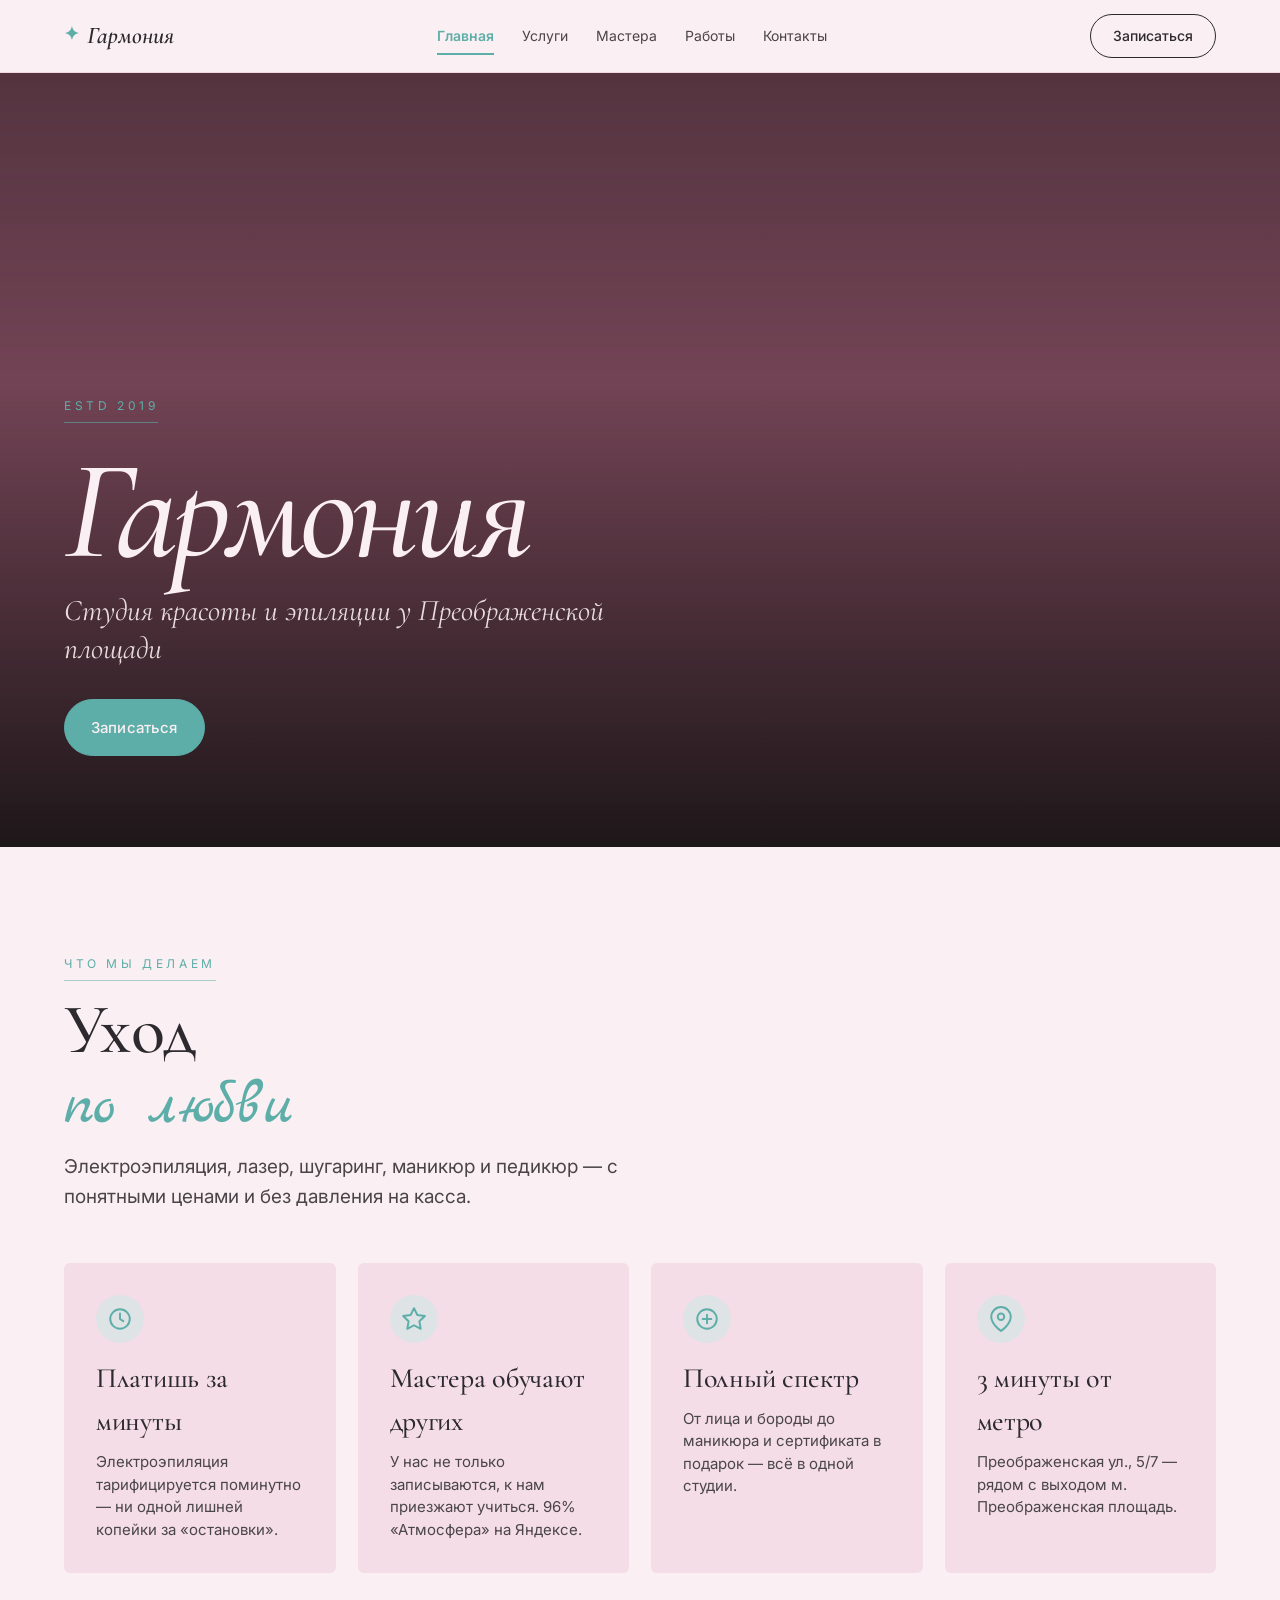
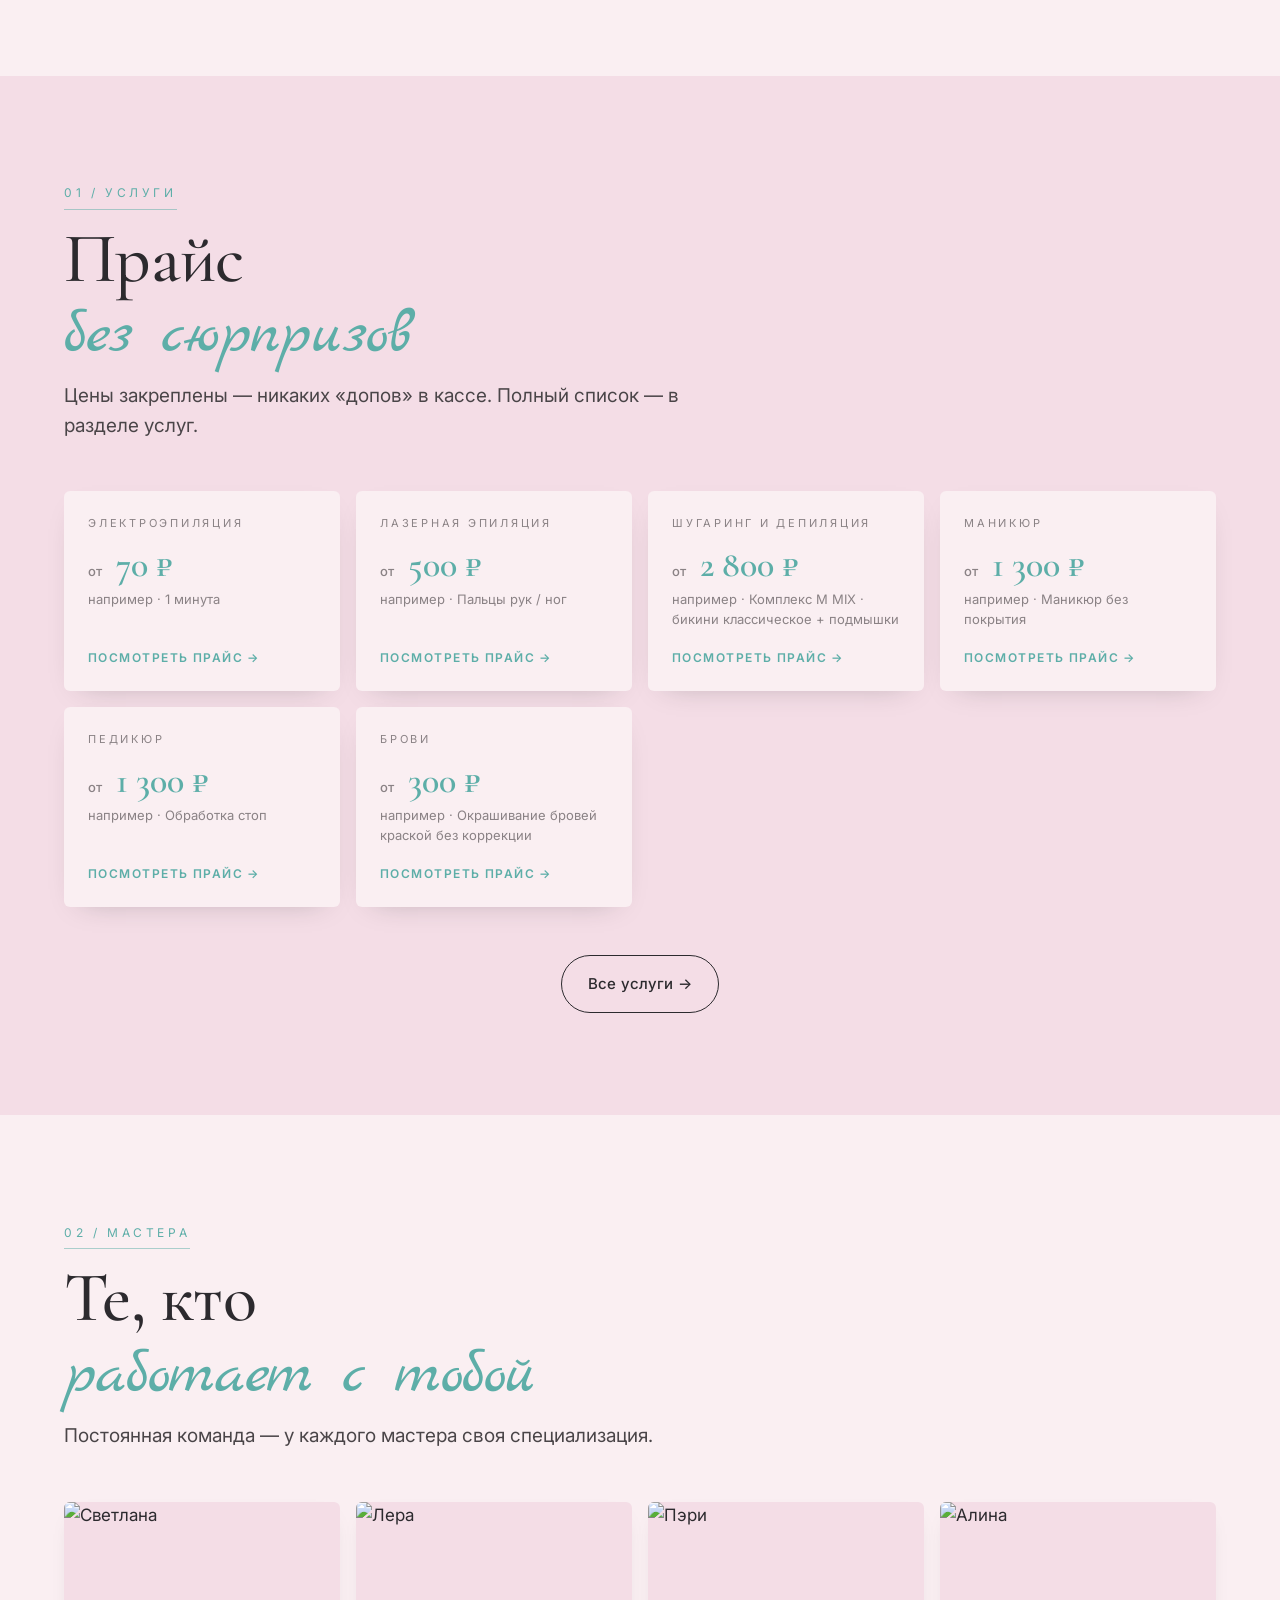
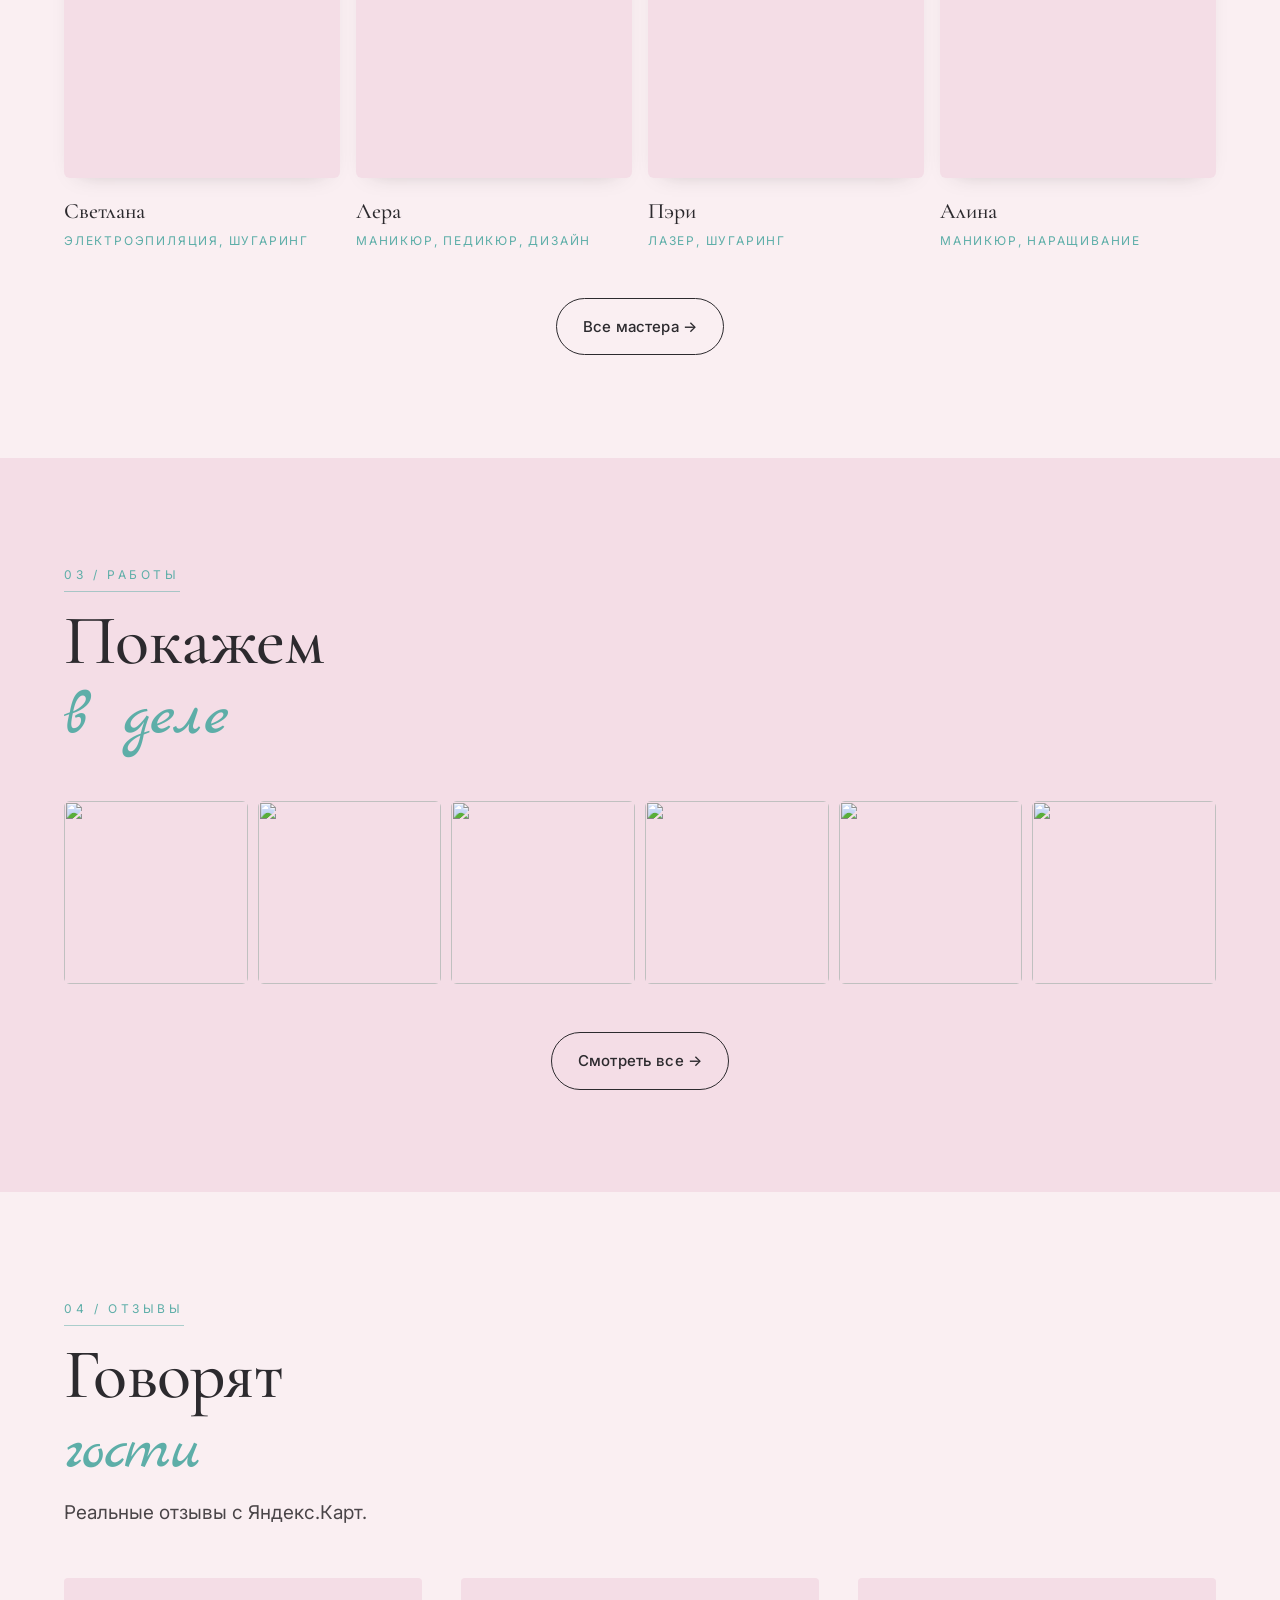
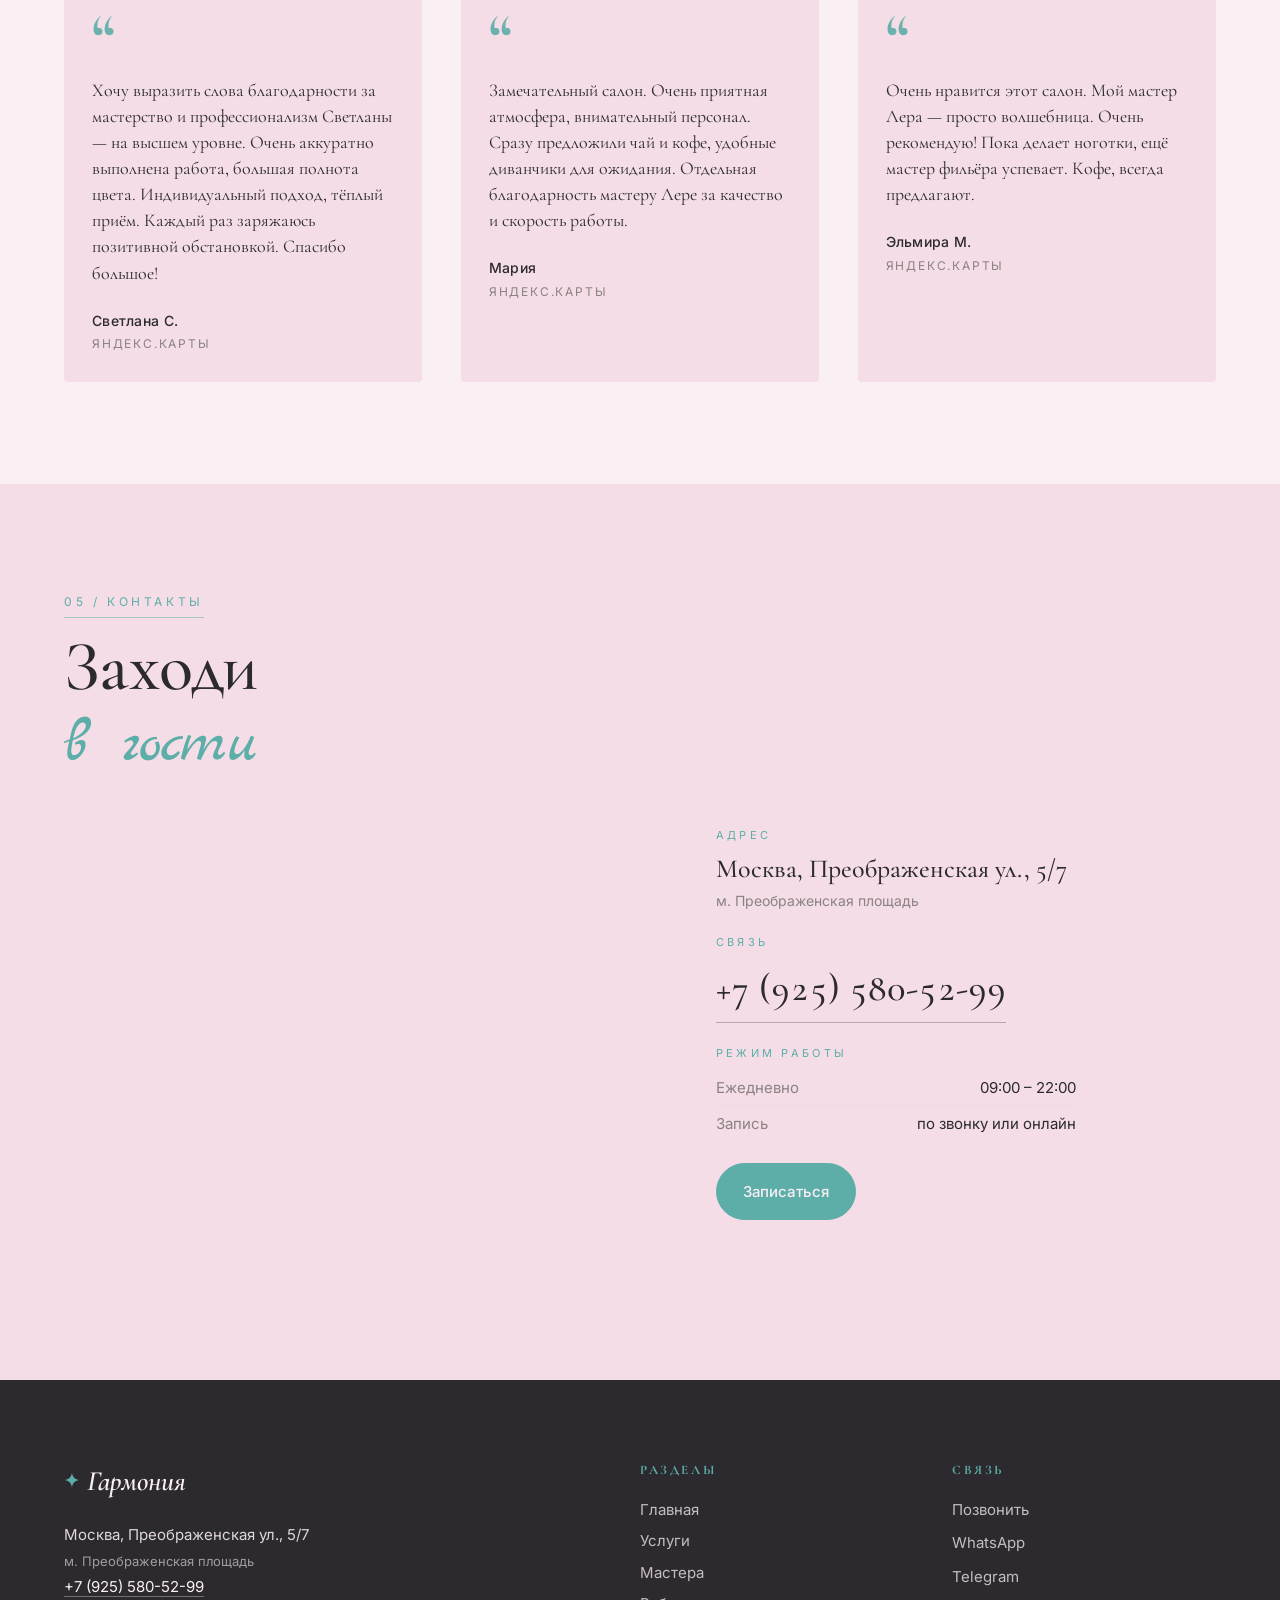
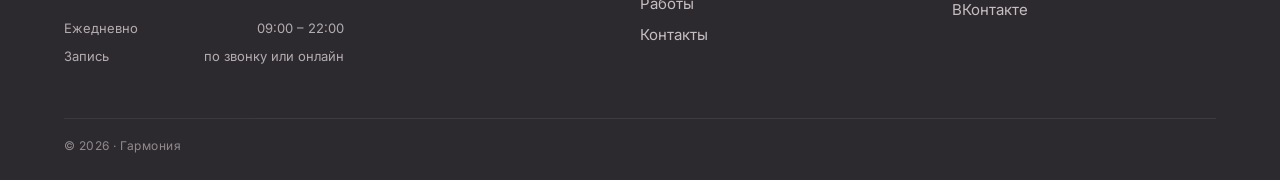
==== index.html @ d14ef210 "v2.8: фикс iOS-шапки (solid bg, без backdrop-filter) + карточки светлее - .site-header: солидный pap" ====
<!DOCTYPE html>
<html lang="ru">
<head>
  <meta charset="UTF-8" />
  <meta name="viewport" content="width=device-width, initial-scale=1, viewport-fit=cover" />
  <title>Гармония — студия красоты и эпиляции у Преображенской площади</title>
  <meta name="description" content="Гармония — студия красоты и эпиляции у м. Преображенская площадь. Электроэпиляция по минутам, лазер, шугаринг, маникюр, педикюр." />
  <meta name="theme-color" content="#FAEFF2" />

  <!-- Open Graph -->
  <meta property="og:type" content="website" />
  <meta property="og:title" content="Гармония — студия красоты и эпиляции" />
  <meta property="og:description" content="Электроэпиляция по минутам, лазер, шугаринг, маникюр, педикюр. У м. Преображенская площадь." />
  <meta property="og:url" content="https://rumiantsevivan.github.io/harmonia/" />
  <!-- TODO: og:image от клиента -->

  <link rel="icon" href="data:image/svg+xml,<svg xmlns='http://www.w3.org/2000/svg' viewBox='0 0 100 100'><text y='.9em' font-size='90' x='5' fill='%235DAEA8'>✦</text></svg>" />
  <link rel="preconnect" href="https://fonts.googleapis.com" />
  <link rel="preconnect" href="https://fonts.gstatic.com" crossorigin />
  <link href="https://fonts.googleapis.com/css2?family=Cormorant+Garamond:ital,wght@0,400;0,500;0,600;0,700;1,400;1,500&family=Marck+Script&family=Inter:wght@400;500;600;700&display=swap" rel="stylesheet" />
  <link rel="stylesheet" href="style.css?v=14" />
</head>
<body data-page="home">

  <div data-include="header"></div>

  <!-- HERO -->
  <section class="home-hero" id="top">
    <div class="home-hero__media" data-bind-style="backgroundImage:hero_image_css"></div>
    <div class="home-hero__veil"></div>
    <div class="home-hero__inner">
      <span class="home-hero__crumb">ESTD <span data-bind="est_year">—</span></span>
      <h1 class="home-hero__title"><span data-bind="name">Гармония</span></h1>
      <p class="home-hero__tagline" data-bind="tagline">Студия красоты и эпиляции у Преображенской площади</p>
      <div class="home-hero__cta">
        <button class="btn btn--solid" type="button" data-modal-open="booking">
          Записаться
        </button>
      </div>
    </div>
  </section>

  <!-- ПРЕИМУЩЕСТВА -->
  <section class="home-section home-section--paper">
    <div class="home-section__head">
      <span class="home-section__crumb">Что мы делаем</span>
      <h2 class="home-section__title">Уход<br /><em>по любви</em></h2>
      <p class="home-section__lede">
        Электроэпиляция, лазер, шугаринг, маникюр и педикюр —
        с понятными ценами и без давления на касса.
      </p>
    </div>
    <div class="features">
      <article class="feature">
        <div class="feature__icon" aria-hidden="true">
          <svg viewBox="0 0 24 24" fill="none" stroke="currentColor" stroke-width="1.8" stroke-linecap="round" stroke-linejoin="round"><circle cx="12" cy="12" r="9"/><polyline points="12 7 12 12 15 14"/></svg>
        </div>
        <h3 class="feature__title">Платишь за минуты</h3>
        <p class="feature__lede">Электроэпиляция тарифицируется поминутно — ни одной лишней копейки за «остановки».</p>
      </article>
      <article class="feature">
        <div class="feature__icon" aria-hidden="true">
          <svg viewBox="0 0 24 24" fill="none" stroke="currentColor" stroke-width="1.8" stroke-linecap="round" stroke-linejoin="round"><polygon points="12 2 15.09 8.26 22 9.27 17 14.14 18.18 21.02 12 17.77 5.82 21.02 7 14.14 2 9.27 8.91 8.26 12 2"/></svg>
        </div>
        <h3 class="feature__title">Мастера обучают других</h3>
        <p class="feature__lede">У нас не только записываются, к нам приезжают учиться. 96% «Атмосфера» на Яндексе.</p>
      </article>
      <article class="feature">
        <div class="feature__icon" aria-hidden="true">
          <svg viewBox="0 0 24 24" fill="none" stroke="currentColor" stroke-width="1.8" stroke-linecap="round" stroke-linejoin="round"><circle cx="12" cy="12" r="9"/><line x1="12" y1="8" x2="12" y2="16"/><line x1="8" y1="12" x2="16" y2="12"/></svg>
        </div>
        <h3 class="feature__title">Полный спектр</h3>
        <p class="feature__lede">От лица и бороды до маникюра и сертификата в подарок — всё в одной студии.</p>
      </article>
      <article class="feature">
        <div class="feature__icon" aria-hidden="true">
          <svg viewBox="0 0 24 24" fill="none" stroke="currentColor" stroke-width="1.8" stroke-linecap="round" stroke-linejoin="round"><path d="M21 10c0 7-9 13-9 13s-9-6-9-13a9 9 0 0 1 18 0z"/><circle cx="12" cy="10" r="3"/></svg>
        </div>
        <h3 class="feature__title">3 минуты от метро</h3>
        <p class="feature__lede">Преображенская ул., 5/7 — рядом с выходом м. Преображенская площадь.</p>
      </article>
    </div>
  </section>

  <!-- ПРЕВЬЮ УСЛУГ -->
  <section class="home-section home-section--soft">
    <div class="home-section__head">
      <span class="home-section__crumb">01 / Услуги</span>
      <h2 class="home-section__title">Прайс<br /><em>без сюрпризов</em></h2>
      <p class="home-section__lede">
        Цены закреплены — никаких «допов» в кассе. Полный список —
        в разделе услуг.
      </p>
    </div>
    <div class="preview-services" id="servicesPreview"><!-- fill --></div>
    <div class="preview-grid-foot">
      <a class="btn btn--ghost-dark" href="services.html">Все услуги →</a>
    </div>
  </section>

  <!-- ПРЕВЬЮ МАСТЕРОВ -->
  <section class="home-section home-section--paper">
    <div class="home-section__head">
      <span class="home-section__crumb">02 / Мастера</span>
      <h2 class="home-section__title">Те, кто<br /><em>работает с тобой</em></h2>
      <p class="home-section__lede">
        Постоянная команда — у каждого мастера своя специализация.
      </p>
    </div>
    <div class="preview-masters" id="mastersPreview"><!-- fill --></div>
    <div class="preview-grid-foot">
      <a class="btn btn--ghost-dark" href="masters.html">Все мастера →</a>
    </div>
  </section>

  <!-- ПРЕВЬЮ РАБОТ -->
  <section class="home-section home-section--soft">
    <div class="home-section__head">
      <span class="home-section__crumb">03 / Работы</span>
      <h2 class="home-section__title">Покажем<br /><em>в деле</em></h2>
    </div>
    <div class="preview-gallery" id="galleryPreview"><!-- fill --></div>
    <div class="preview-grid-foot">
      <a class="btn btn--ghost-dark" href="gallery.html">Смотреть все →</a>
    </div>
  </section>

  <!-- ПРЕВЬЮ ОТЗЫВОВ -->
  <section class="home-section home-section--paper">
    <div class="home-section__head">
      <span class="home-section__crumb">04 / Отзывы</span>
      <h2 class="home-section__title">Говорят<br /><em>гости</em></h2>
      <p class="home-section__lede">
        Реальные отзывы с Яндекс.Карт.
      </p>
    </div>
    <div class="reviews" id="reviewsPreview"><!-- fill --></div>
  </section>

  <!-- КОНТАКТНЫЙ БЛОК -->
  <section class="home-section home-section--soft" id="contacts-home">
    <div class="home-section__head">
      <span class="home-section__crumb">05 / Контакты</span>
      <h2 class="home-section__title">Заходи<br /><em>в гости</em></h2>
    </div>
    <div class="home-contacts">
      <div class="home-contacts__map" id="homeMap"><!-- iframe --></div>
      <div class="home-contacts__info">
        <div class="contacts-page__block">
          <div class="contacts-page__label">Адрес</div>
          <div class="contacts-page__value" data-bind="address">—</div>
          <div class="contacts-page__sub" data-bind="metro">—</div>
        </div>
        <div class="contacts-page__block">
          <div class="contacts-page__label">Связь</div>
          <a class="contacts-page__phone" data-bind-attr="href:phone_tel">
            <span data-bind="phone">—</span>
          </a>
        </div>
        <div class="contacts-page__block">
          <div class="contacts-page__label">Режим работы</div>
          <ul class="contacts-page__hours" id="homeHoursList"><!-- fill --></ul>
        </div>
        <div>
          <button class="btn btn--solid" type="button" data-modal-open="booking">Записаться</button>
        </div>
      </div>
    </div>
  </section>

  <div data-include="footer"></div>
  <div data-include="modal-booking"></div>

  <script src="config.js?v=7"></script>
  <script src="include.js?v=1"></script>
  <script src="page-fills.js?v=5"></script>
  <script src="modal.js?v=3"></script>
  <script src="script.js?v=2"></script>
</body>
</html>
---- style.css ----
/* ============================================================
   ГАРМОНИЯ · Студия красоты — Soft Pink + Teal
   Шрифты: Cormorant Garamond (display, serif) + Marck Script + Inter
   Все настраиваемые значения — в :root и инжектятся из config.js
   ============================================================ */

:root {
  /* Цвета (переопределяются из config.js через JS) */
  --accent: #5DAEA8;
  --accent-dark: #3E8F89;
  --pink: #E68FAA;
  --ink: #2C2A2E;
  --ink-soft: #4A4548;
  --muted: #8A8285;
  --line: #EDD8DF;
  --paper: #FAEFF2;
  --paper-soft: #F4DDE6;
  --paper-dark: #A8607A;
  --paper-dark-soft: #8E4A62;

  /* Типографика — Soft & Feminine */
  --display: "Cormorant Garamond", "Iowan Old Style", "Hoefler Text", "Georgia", "Times New Roman", serif;
  --script: "Marck Script", "Brush Script MT", "Lucida Handwriting", cursive;
  --body: "Inter", -apple-system, BlinkMacSystemFont, "Segoe UI", sans-serif;

  /* Ритм */
  --section-px: clamp(20px, 5vw, 96px);
  --section-py: clamp(64px, 9vw, 140px);
  --max-w: 1320px;
}

* { box-sizing: border-box; }
html { scroll-behavior: smooth; }
body {
  margin: 0;
  font-family: var(--body);
  font-size: 17px;
  line-height: 1.55;
  color: var(--ink);
  /* Тёмный фон под всем сайтом — чтобы iOS safe-area сверху/снизу не была белой */
  background: var(--paper-dark);
  -webkit-font-smoothing: antialiased;
  text-rendering: optimizeLegibility;
}
img { max-width: 100%; display: block; }
a { color: inherit; text-decoration: none; }
button { font: inherit; cursor: pointer; }

/* ===== TOPBAR ===== */
.topbar {
  position: fixed; top: 0; left: 0; right: 0; z-index: 50;
  padding-top: max(14px, env(safe-area-inset-top));
  padding-bottom: 14px;
  padding-left: var(--section-px); padding-right: var(--section-px);
  display: flex; align-items: center; justify-content: space-between;
  /* Прозрачный над hero — фон появляется только при скролле */
  background: transparent;
  border-bottom: 1px solid transparent;
  transition: background .25s, border-color .2s, padding .2s, backdrop-filter .25s;
}
.topbar.is-scrolled {
  background: color-mix(in srgb, var(--paper) 92%, transparent);
  backdrop-filter: blur(12px);
  -webkit-backdrop-filter: blur(12px);
  border-bottom-color: var(--line);
  padding-top: max(10px, env(safe-area-inset-top));
  padding-bottom: 10px;
}
/* Над hero (когда topbar прозрачный) текст белый, чтобы читался на фото */
.topbar:not(.is-scrolled) .topbar__brand,
.topbar:not(.is-scrolled) .topbar__nav a { color: var(--paper); }
.topbar:not(.is-scrolled) .topbar__cta {
  color: var(--paper);
  border-color: color-mix(in srgb, var(--paper) 60%, transparent);
}
.topbar:not(.is-scrolled) .topbar__cta:hover {
  background: var(--paper); color: var(--ink); border-color: var(--paper);
}
.topbar__brand {
  display: inline-flex; align-items: center; gap: 8px;
  font-family: var(--display); font-weight: 600; font-size: 22px;
  letter-spacing: -.01em;
}
.topbar__mark { color: var(--accent); font-size: 18px; transform: translateY(-1px); }
.topbar__nav { display: flex; gap: 28px; font-size: 14px; }
.topbar__nav a {
  position: relative; padding: 6px 0;
  color: var(--ink-soft); transition: color .15s;
}
.topbar__nav a:hover { color: var(--accent); }
.topbar__cta {
  padding: 10px 18px;
  border: 1px solid var(--ink);
  border-radius: 999px;
  font-size: 14px; font-weight: 500;
  transition: background .15s, color .15s;
}
.topbar__cta:hover { background: var(--ink); color: var(--paper); }

@media (max-width: 820px) {
  .topbar { padding: 10px 16px; }
  .topbar__nav { display: none; }
  .topbar__brand { font-size: 18px; }
  .topbar__cta { padding: 8px 14px; font-size: 13px; }
}

/* ===== HERO ===== */
.hero {
  position: relative; min-height: 100vh;
  display: flex; align-items: flex-end;
  padding: 120px var(--section-px) clamp(60px, 8vw, 100px);
  color: var(--paper); overflow: hidden;
}
.hero__media {
  position: absolute; inset: 0;
  background-size: cover; background-position: center;
  transform: scale(1.05);
  animation: heroZoom 18s ease-out forwards;
}
@keyframes heroZoom { to { transform: scale(1); } }
.hero__veil {
  position: absolute; inset: 0;
  background: linear-gradient(
    180deg,
    rgba(15,15,15,.62) 0%,
    rgba(15,15,15,.42) 35%,
    rgba(15,15,15,.95) 100%
  );
}
.hero__inner {
  position: relative;
  max-width: 880px;
  width: 100%;
}
.hero__est {
  display: inline-block;
  font-size: 12px; letter-spacing: .3em; text-transform: uppercase;
  color: var(--accent);
  padding-bottom: 8px;
  border-bottom: 1px solid color-mix(in srgb, var(--accent) 60%, transparent);
  margin-bottom: 24px;
  animation: fadeUp .8s .1s both;
}
.hero__title {
  font-family: var(--display);
  font-weight: 500;
  font-size: clamp(56px, 11vw, 168px);
  line-height: .92;
  letter-spacing: -.035em;
  margin: 0 0 18px;
  animation: fadeUp .9s .25s both;
}
.hero__title-name { font-style: italic; }
.hero__tagline {
  font-family: var(--display);
  font-size: clamp(22px, 2.4vw, 32px);
  font-weight: 400;
  font-style: italic;
  margin: 0 0 28px;
  line-height: 1.25;
  max-width: 660px;
  color: color-mix(in srgb, var(--paper) 90%, transparent);
  animation: fadeUp .9s .4s both;
}
.hero__trust {
  display: flex; flex-wrap: wrap; align-items: center;
  gap: 14px;
  margin: 0 0 28px;
  font-size: 13px;
  letter-spacing: .04em;
  color: color-mix(in srgb, var(--paper) 80%, transparent);
  animation: fadeUp .9s .5s both;
}
.hero__trust:empty { display: none; }
.hero__trust-rating {
  display: inline-flex; align-items: center; gap: 7px;
  color: var(--paper);
}
.hero__trust-star { color: #F5C76E; font-size: 15px; line-height: 1; }
.hero__trust-rating strong {
  font-family: var(--display); font-weight: 500;
  font-size: 16px; letter-spacing: -.01em;
}
.hero__trust-sep {
  color: color-mix(in srgb, var(--accent) 75%, var(--paper));
  font-size: 14px;
  opacity: .8;
  user-select: none;
}
.hero__trust-award {
  display: inline-flex; align-items: center; gap: 6px;
  font-style: italic;
  color: color-mix(in srgb, var(--accent) 80%, var(--paper));
}
.hero__trust-award::before {
  content: "✦";
  color: var(--accent);
  font-size: 10px;
  font-style: normal;
}
.hero__offer {
  font-size: 16px;
  max-width: 540px;
  margin: 0 0 36px;
  white-space: pre-line;
  color: color-mix(in srgb, var(--paper) 78%, transparent);
  animation: fadeUp .9s .55s both;
}
.hero__cta-row {
  display: flex; flex-wrap: wrap; gap: 14px;
  margin-bottom: 32px;
  animation: fadeUp .9s .7s both;
}
.hero__address {
  font-size: 13px;
  letter-spacing: .05em;
  text-transform: uppercase;
  color: color-mix(in srgb, var(--paper) 75%, transparent);
  animation: fadeUp .9s .85s both;
}
.hero__address .dot { margin: 0 10px; opacity: .5; }
.hero__scroll {
  position: absolute;
  left: 50%; bottom: clamp(20px, 4vw, 36px);
  transform: translateX(-50%);
  font-size: 11px; letter-spacing: .25em; text-transform: uppercase;
  color: color-mix(in srgb, var(--paper) 60%, transparent);
  animation: scrollFadeUp 1s 1s both, scrollBounce 2.6s 2s ease-in-out infinite;
  pointer-events: none;
}
@keyframes scrollFadeUp { from { opacity: 0; transform: translate(-50%, 24px); } to { opacity: 1; transform: translate(-50%, 0); } }
@keyframes scrollBounce { 0%, 100% { transform: translate(-50%, 0); } 50% { transform: translate(-50%, 8px); } }
@keyframes fadeUp { from { opacity: 0; transform: translateY(24px); } to { opacity: 1; transform: none; } }
@keyframes bounce { 0%, 100% { transform: translateY(0); } 50% { transform: translateY(8px); } }

@media (max-width: 600px) {
  .hero { min-height: 94vh; padding-bottom: 80px; }
  .hero__scroll { display: none; }
  .hero__address { font-size: 12px; }
  .hero__cta-row { width: 100%; }
}

/* ===== BUTTONS ===== */
.btn {
  display: inline-flex; align-items: center; gap: 10px;
  padding: 16px 26px;
  border-radius: 999px;
  font-size: 15px; font-weight: 500;
  letter-spacing: .01em;
  transition: transform .15s, background .15s, color .15s, border-color .15s;
}
.btn:active { transform: translateY(1px); }
.btn--solid {
  background: var(--accent); color: var(--paper);
  border: 1px solid var(--accent);
}
.btn--solid:hover { background: var(--accent-dark); border-color: var(--accent-dark); }
.btn--solid .btn__phone {
  font-family: var(--display); font-weight: 500; font-size: 16px;
  opacity: .85;
}
.btn--ghost {
  background: transparent; color: var(--paper);
  border: 1px solid color-mix(in srgb, var(--paper) 50%, transparent);
}
.btn--ghost:hover {
  border-color: var(--paper);
  background: color-mix(in srgb, var(--paper) 10%, transparent);
}
.btn--ghost-dark {
  background: transparent; color: var(--ink);
  border: 1px solid var(--ink);
}
.btn--ghost-dark:hover { background: var(--ink); color: var(--paper); }
.btn--with-arrow .btn__arrow { transition: transform .25s cubic-bezier(.5,.05,.2,1); }
.btn--with-arrow:hover .btn__arrow { transform: translateX(4px); }
.btn--with-icon { padding: 14px 22px; }
.btn--book {
  padding: 20px 32px;
  font-size: 16px;
  width: 100%;
  justify-content: center;
}
.btn--book .btn__spinner { display: none; animation: spin 1s linear infinite; }
.btn--book.is-loading { pointer-events: none; opacity: .85; }
.btn--book.is-loading .btn__label,
.btn--book.is-loading .btn__arrow { display: none; }
.btn--book.is-loading .btn__spinner { display: inline-block; }
@keyframes spin { to { transform: rotate(360deg); } }

/* ===== SECTIONS ===== */
.section {
  padding: var(--section-py) var(--section-px);
  position: relative;
}
.section--paper { background: var(--paper); color: var(--ink); }
.section--dark { background: var(--paper-dark); color: var(--paper); }
.section__head { max-width: var(--max-w); margin: 0 auto clamp(40px, 5vw, 72px); }
.section__head--inverse { color: var(--paper); }
.eyebrow {
  display: inline-block;
  font-size: 12px; letter-spacing: .3em; text-transform: uppercase;
  color: var(--accent); margin-bottom: 20px;
  padding-bottom: 4px;
  border-bottom: 1px solid color-mix(in srgb, var(--accent) 50%, transparent);
}
.eyebrow--inverse { color: var(--accent); border-bottom-color: color-mix(in srgb, var(--accent) 60%, transparent); }
.section__title {
  font-family: var(--display);
  font-weight: 500;
  font-size: clamp(42px, 6.4vw, 96px);
  line-height: .98;
  letter-spacing: -.025em;
  margin: 0 0 18px;
  max-width: 900px;
}
.section__title em { font-style: italic; color: var(--accent); font-weight: 400; }
.section__title--inverse em { color: var(--accent); }
.section__lede {
  font-size: 18px;
  max-width: 540px;
  color: var(--muted);
  margin: 0;
}

/* ===== SERVICES ===== */
.services {
  list-style: none; padding: 0; margin: 0 auto;
  max-width: var(--max-w);
  border-top: 1px solid var(--line);
}
.services__item {
  display: grid;
  grid-template-columns: 60px 1fr auto auto;
  gap: 24px;
  align-items: baseline;
  padding: 28px 0;
  border-bottom: 1px solid var(--line);
  transition: padding .25s, background .25s;
}
.services__item:hover { padding-left: 12px; padding-right: 12px; background: var(--paper-soft); }
.services__num {
  font-family: var(--display);
  font-style: italic;
  font-size: 18px;
  color: var(--accent);
}
.services__title {
  font-family: var(--display);
  font-size: clamp(22px, 2.3vw, 30px);
  font-weight: 500;
  letter-spacing: -.01em;
  line-height: 1.15;
}
.services__note {
  font-size: 13px;
  color: var(--muted);
  letter-spacing: .02em;
  text-align: right;
}
.services__price {
  font-family: var(--display);
  font-size: clamp(20px, 2.2vw, 28px);
  font-weight: 500;
  color: var(--ink);
  white-space: nowrap;
  min-width: 130px;
  text-align: right;
}

@media (max-width: 700px) {
  .services__item {
    grid-template-columns: 32px 1fr;
    gap: 12px;
    padding: 22px 0;
  }
  .services__item:hover { padding-left: 0; padding-right: 0; background: transparent; }
  .services__title { font-size: 19px; grid-column: 2; }
  .services__num { font-size: 14px; align-self: start; padding-top: 4px; }
  .services__price { grid-column: 2; text-align: left; font-size: 18px; min-width: 0; margin-top: 4px; }
  .services__note { grid-column: 2; text-align: left; }
}

/* ===== GALLERY ===== */
.gallery {
  max-width: var(--max-w); margin: 0 auto;
  display: grid;
  grid-template-columns: repeat(12, 1fr);
  gap: 12px;
  align-items: start;
}
.gallery__item {
  position: relative;
  overflow: hidden;
  border-radius: 4px;
  background: var(--paper-dark-soft);
  aspect-ratio: 4 / 5;
}
/* Асимметричный паттерн для первых 6: */
.gallery__item:nth-child(1) { grid-column: span 5; grid-row: span 2; aspect-ratio: 5 / 7; }
.gallery__item:nth-child(2) { grid-column: span 4; aspect-ratio: 1 / 1; }
.gallery__item:nth-child(3) { grid-column: span 3; aspect-ratio: 3 / 4; }
.gallery__item:nth-child(4) { grid-column: span 3; aspect-ratio: 3 / 4; margin-top: 32px; }
.gallery__item:nth-child(5) { grid-column: span 4; aspect-ratio: 4 / 3; }
.gallery__item:nth-child(6) { grid-column: span 5; aspect-ratio: 5 / 4; }
.gallery__item:nth-child(n+7) { grid-column: span 4; }
.gallery__img {
  width: 100%; height: 100%;
  object-fit: cover;
  transition: transform .8s cubic-bezier(.16,.84,.44,1);
  filter: saturate(.92);
}
.gallery__item:hover .gallery__img { transform: scale(1.04); }
@media (max-width: 820px) {
  .gallery { grid-template-columns: repeat(2, 1fr); gap: 10px; }
  .gallery__item,
  .gallery__item:nth-child(n+7) { grid-column: span 1; grid-row: auto; margin-top: 0; aspect-ratio: 4 / 5; }
  /* Намеренный «масонри-ритм» — разные пропорции и небольшие сдвиги, чтобы плитка не была линейкой */
  .gallery__item:nth-child(1) { grid-column: 1 / -1; aspect-ratio: 5 / 4; }
  .gallery__item:nth-child(2) { aspect-ratio: 3 / 4; }
  .gallery__item:nth-child(3) { aspect-ratio: 1 / 1; margin-top: 24px; }
  .gallery__item:nth-child(4) { aspect-ratio: 5 / 6; }
  .gallery__item:nth-child(5) { aspect-ratio: 4 / 5; margin-top: 18px; }
  .gallery__item:nth-child(6) { aspect-ratio: 3 / 4; }
}

/* ===== REVIEWS ===== */
.reviews {
  max-width: var(--max-w); margin: 0 auto;
  display: grid;
  grid-template-columns: repeat(3, 1fr);
  gap: clamp(20px, 3vw, 48px);
}
.review {
  position: relative;
  padding: 24px 28px 28px;
  background: var(--paper-soft);
  border-radius: 4px;
  display: flex;
  flex-direction: column;
}
.review__mark {
  font-family: var(--display);
  font-style: normal;
  font-weight: 700;
  font-size: 64px;
  color: var(--accent);
  line-height: 1.1;
  display: block;
  margin: 0 0 4px;
  opacity: .9;
}
.review__text {
  font-family: var(--display);
  font-size: 18px;
  font-weight: 400;
  line-height: 1.45;
  color: var(--ink);
  margin: 0 0 24px;
}
.review__author {
  font-size: 14px;
  font-weight: 500;
  letter-spacing: .02em;
}
.review__source {
  font-size: 12px;
  letter-spacing: .15em;
  text-transform: uppercase;
  color: var(--muted);
  margin-top: 4px;
}
@media (max-width: 820px) { .reviews { grid-template-columns: 1fr; } }

/* ===== MASTERS ===== */
.masters {
  max-width: 1080px;            /* чуть уже — чтобы 2 колонки выглядели плотнее */
  margin: 0 auto;
  display: grid;
  grid-template-columns: repeat(2, 1fr);
  gap: clamp(28px, 4vw, 64px);
}
.master__photo-wrap {
  aspect-ratio: 3 / 4;
  overflow: hidden;
  margin-bottom: 18px;
  background: var(--paper-soft);
  border-radius: 4px;
}
.master__photo {
  width: 100%; height: 100%; object-fit: cover;
  filter: grayscale(.15) saturate(.95);
  transition: transform .8s cubic-bezier(.16,.84,.44,1), filter .4s;
}
.master:hover .master__photo { transform: scale(1.03); filter: grayscale(0) saturate(1); }
.master__name {
  font-family: var(--display);
  font-size: 24px; font-weight: 500;
  letter-spacing: -.01em;
  margin: 0 0 4px;
}
.master__role {
  font-size: 13px;
  letter-spacing: .12em;
  text-transform: uppercase;
  color: var(--muted);
}
@media (max-width: 480px) { .masters { grid-template-columns: 1fr; } }

/* ===== CONTACTS ===== */
.section--contacts { padding: 0; }
.contacts {
  display: grid;
  grid-template-columns: 1fr 1fr;
  min-height: 640px;
}
.contacts__col--info {
  padding: var(--section-py) var(--section-px);
}
.contacts__col--map {
  background: var(--paper-dark-soft);
  position: relative;
  min-height: 480px;
}
.contacts__block { margin-top: 28px; }
.contacts__label {
  font-size: 11px; letter-spacing: .3em; text-transform: uppercase;
  color: var(--accent); margin-bottom: 8px;
}
.contacts__value {
  font-family: var(--display);
  font-size: 22px; font-weight: 500;
  line-height: 1.3;
  color: var(--paper);
}
.contacts__sub { font-size: 14px; color: color-mix(in srgb, var(--paper) 65%, transparent); margin-top: 4px; }
.contacts__phone {
  display: inline-block;
  font-family: var(--display);
  font-size: clamp(28px, 3vw, 40px);
  font-weight: 500;
  color: var(--paper);
  letter-spacing: -.01em;
  border-bottom: 1px solid color-mix(in srgb, var(--paper) 40%, transparent);
  padding-bottom: 4px;
  transition: color .15s, border-color .15s;
}
.contacts__phone:hover { color: color-mix(in srgb, var(--paper) 80%, transparent); border-color: color-mix(in srgb, var(--paper) 70%, transparent); }
.contacts__socials { display: flex; gap: 16px; margin-top: 20px; }
.contacts__socials a {
  font-size: 13px;
  letter-spacing: .12em;
  text-transform: uppercase;
  color: color-mix(in srgb, var(--paper) 80%, transparent);
  padding: 8px 14px;
  border: 1px solid color-mix(in srgb, var(--paper) 30%, transparent);
  border-radius: 999px;
  transition: border-color .15s, color .15s;
}
.contacts__socials a:hover { color: var(--paper); border-color: var(--paper); }
.hours { list-style: none; padding: 0; margin: 0; }
.hours li {
  display: flex; justify-content: space-between;
  padding: 6px 0;
  font-size: 16px;
  color: color-mix(in srgb, var(--paper) 88%, transparent);
  border-bottom: 1px solid color-mix(in srgb, var(--paper) 12%, transparent);
  max-width: 360px;
}
.hours li:last-child { border-bottom: none; }
.hours span:first-child { color: color-mix(in srgb, var(--paper) 60%, transparent); }

.map { width: 100%; height: 100%; min-height: 480px; }
.map iframe { width: 100%; height: 100%; border: 0; display: block; }

@media (max-width: 900px) {
  .contacts { grid-template-columns: 1fr; }
  .contacts__col--map { min-height: 340px; order: 2; }
  .map { min-height: 340px; }
}

/* ===== FOOTER ===== */
.footer {
  padding: 36px var(--section-px);
  background: var(--paper-dark);
  color: color-mix(in srgb, var(--paper) 60%, transparent);
  display: flex; flex-wrap: wrap; align-items: center; justify-content: space-between;
  gap: 16px;
  font-size: 13px;
  border-top: 1px solid color-mix(in srgb, var(--paper) 8%, transparent);
}
.footer__brand {
  font-family: var(--display);
  font-size: 18px; font-weight: 500;
  color: var(--paper);
  display: inline-flex; gap: 8px;
}
.footer__mark { color: var(--accent); }
.footer__est { letter-spacing: .12em; text-transform: uppercase; font-size: 11px; }
.footer__signature { font-size: 12px; opacity: .7; }

/* ============================================================
   ===== SECTION: BOOKING (форма записи) ======================
   ============================================================ */
.section--booking { background: var(--paper); position: relative; }
.section--booking::before {
  /* Тонкая декоративная линия сверху, отделяющая от мастеров */
  content: "";
  display: block;
  height: 1px;
  width: clamp(80px, 12vw, 160px);
  background: var(--accent);
  position: absolute;
  top: clamp(40px, 6vw, 80px);
  left: var(--section-px);
  opacity: .7;
}

.booking {
  max-width: var(--max-w);
  margin: 0 auto;
  display: grid;
  grid-template-columns: 1fr 1.15fr;
  gap: clamp(40px, 6vw, 96px);
  align-items: start;
  position: relative;
}

.booking__head { padding-top: clamp(8px, 1vw, 16px); }
.booking__head .eyebrow { margin-bottom: 20px; }
.booking__head .section__title { margin-bottom: 22px; }
.booking__head .section__lede { margin-bottom: 28px; }

.booking__points {
  list-style: none; padding: 0; margin: 0;
  display: flex; flex-direction: column;
  gap: 14px;
}
.booking__points li {
  display: flex; align-items: baseline;
  gap: 14px;
  font-size: 16px;
  color: var(--ink-soft);
  line-height: 1.4;
}
.booking__bullet {
  color: var(--accent);
  font-size: 11px;
  transform: translateY(-2px);
}

/* ===== Карточка формы ===== */
.booking__form {
  background: var(--paper-soft);
  border: 1px solid var(--line);
  border-radius: 6px;
  padding: clamp(28px, 3.4vw, 48px);
  display: flex; flex-direction: column;
  gap: 22px;
  position: relative;
  box-shadow: 0 1px 0 rgba(0,0,0,.02), 0 20px 40px -30px rgba(15,15,15,.25);
}
.booking__form[hidden], .booking__success[hidden] { display: none !important; }
/* декоративный «угол» в верхнем правом — едва заметный editorial-штрих */
.booking__form::before {
  content: "";
  position: absolute;
  top: -1px; right: -1px;
  width: 28px; height: 28px;
  border-top: 2px solid var(--accent);
  border-right: 2px solid var(--accent);
  border-top-right-radius: 6px;
  pointer-events: none;
}

/* ===== Поля ===== */
.field { display: flex; flex-direction: column; gap: 8px; }
.field__label {
  font-size: 11px;
  letter-spacing: .22em;
  text-transform: uppercase;
  color: var(--muted);
  font-weight: 500;
}
.field__opt {
  text-transform: none;
  letter-spacing: 0;
  font-style: italic;
  color: var(--muted);
  font-size: 12px;
  margin-left: 2px;
}
.field__input {
  font: inherit;
  font-family: var(--body);
  font-size: 16px;
  line-height: 1.4;
  color: var(--ink);
  background: var(--paper);
  border: 1px solid var(--line);
  border-radius: 4px;
  padding: 14px 16px;
  width: 100%;
  min-height: 52px;
  box-sizing: border-box;
  outline: none;
  transition: border-color .15s, background .15s, box-shadow .15s;
  -webkit-appearance: none;
  appearance: none;
}
/* Фикс iOS Safari: пустой <input type="time"> схлопывается по высоте,
   из-за чего «Дата» и «Время» оказывались разными. Жёстко уравниваем. */
input[type="time"].field__input,
input[type="date"].field__input {
  height: 52px;
  line-height: 22px;
}
.field__input::placeholder { color: color-mix(in srgb, var(--muted) 80%, transparent); }
.field__input:hover { border-color: color-mix(in srgb, var(--accent) 50%, var(--line)); }
.field__input:focus {
  border-color: var(--accent);
  background: var(--paper);
  box-shadow: 0 0 0 3px color-mix(in srgb, var(--accent) 18%, transparent);
}
.field--invalid .field__input { border-color: #B84A4A; background: #FBF3F3; }
.field--invalid .field__input:focus { box-shadow: 0 0 0 3px rgba(184,74,74,.15); }
.field__error {
  font-size: 12px;
  color: #B84A4A;
  letter-spacing: .01em;
  min-height: 0;
  opacity: 0;
  transition: opacity .15s;
}
.field--invalid .field__error { opacity: 1; }

/* select wrapper с кастомной стрелкой */
.field__select-wrap { position: relative; }
.field__select {
  padding-right: 42px;
  cursor: pointer;
  background: var(--paper);
}
.field__select-caret {
  position: absolute;
  right: 16px; top: 50%;
  transform: translateY(-50%);
  pointer-events: none;
  color: var(--muted);
}

/* Дата/время — две колонки */
.field-row {
  display: grid;
  grid-template-columns: 1fr 1fr;
  gap: 14px;
}
/* native date/time picker — иконка контрастнее */
input[type="date"]::-webkit-calendar-picker-indicator,
input[type="time"]::-webkit-calendar-picker-indicator {
  opacity: .55;
  cursor: pointer;
  filter: invert(28%) sepia(8%) saturate(280%) hue-rotate(2deg);
}
input[type="date"]:hover::-webkit-calendar-picker-indicator,
input[type="time"]:hover::-webkit-calendar-picker-indicator { opacity: 1; }

/* CTA подача — pulse-эффект, привлекает внимание без агрессии.
   Запас по вертикали (margin) — чтобы свечение не упиралось в края формы. */
.btn--book {
  margin-top: 14px;
  margin-bottom: 10px;
  position: relative;
}
.btn--book::after {
  content: "";
  position: absolute;
  inset: 0;
  border-radius: 999px;
  border: 2px solid var(--accent);
  opacity: 0;
  animation: btnPulse 3.2s ease-out 1s infinite;
  pointer-events: none;
}
@keyframes btnPulse {
  0%   { opacity: .55; transform: scale(1); }
  70%  { opacity: 0;   transform: scale(1.05); }
  100% { opacity: 0;   transform: scale(1.05); }
}
.btn--book.is-loading::after,
.btn--book:hover::after { display: none; }

.booking__legal {
  font-size: 12px;
  color: var(--muted);
  margin: 0;
  text-align: center;
  line-height: 1.5;
}

/* ===== Success state ===== */
.booking__success {
  background: var(--paper-soft);
  border: 1px solid var(--line);
  border-radius: 6px;
  padding: clamp(48px, 6vw, 84px) clamp(28px, 4vw, 56px);
  text-align: center;
  position: relative;
  animation: successIn .6s cubic-bezier(.16,.84,.44,1);
}
.booking__success::before {
  content: "";
  position: absolute;
  top: -1px; right: -1px;
  width: 40px; height: 40px;
  border-top: 2px solid var(--accent);
  border-right: 2px solid var(--accent);
  border-top-right-radius: 6px;
}
@keyframes successIn { from { opacity: 0; transform: translateY(8px); } to { opacity: 1; transform: none; } }
.booking__success-mark {
  display: inline-block;
  font-size: 32px;
  color: var(--accent);
  margin-bottom: 18px;
  animation: markIn .8s .2s both cubic-bezier(.16,.84,.44,1);
}
@keyframes markIn { from { opacity: 0; transform: scale(.5) rotate(-12deg); } to { opacity: 1; transform: none; } }
.booking__success-title {
  font-family: var(--display);
  font-weight: 500;
  font-size: clamp(36px, 5vw, 64px);
  line-height: 1;
  letter-spacing: -.025em;
  margin: 0 0 16px;
  color: var(--ink);
}
.booking__success-title em { font-style: italic; color: var(--accent); font-weight: 400; }
.booking__success-lede {
  font-size: 17px;
  color: var(--ink-soft);
  max-width: 460px;
  margin: 0 auto 32px;
  line-height: 1.55;
}
.booking__success-actions {
  display: flex; flex-direction: column;
  align-items: center; gap: 14px;
}
.booking__again {
  background: none; border: 0;
  color: var(--muted);
  font-size: 13px;
  font-style: italic;
  text-decoration: underline;
  text-underline-offset: 3px;
  text-decoration-thickness: 1px;
  cursor: pointer;
  padding: 4px 8px;
}
.booking__again:hover { color: var(--ink); }

/* ===== Mobile layout ===== */
@media (max-width: 900px) {
  .booking { grid-template-columns: 1fr; gap: 36px; }
  .booking__head .section__title { font-size: clamp(40px, 9vw, 64px); }
  .field-row { grid-template-columns: 1fr 1fr; gap: 10px; }
  .booking__form { padding: 24px; }
  .field__input { font-size: 16px; padding: 13px 14px; } /* 16px чтобы iOS не зумил */
}
@media (max-width: 420px) {
  .field-row { grid-template-columns: 1fr; }
}

/* ===== FAB (плавающая кнопка записи) ===== */
.fab {
  position: fixed; right: 16px;
  /* Подняли выше safe-area iOS, чтобы тень не упиралась в URL-бар Safari */
  bottom: max(20px, calc(env(safe-area-inset-bottom) + 16px));
  z-index: 60;
  display: none;
  align-items: center; gap: 10px;
  padding: 14px 18px;
  background: var(--accent);
  color: var(--paper);
  border-radius: 999px;
  /* Чуть сократил тень — менее размашистая, не «обрезается» о край экрана */
  box-shadow: 0 8px 20px rgba(184, 131, 90, .35), 0 2px 6px rgba(0,0,0,.15);
  font-family: var(--display);
  font-weight: 500;
  font-size: 15px;
  transition: transform .15s, background .15s;
}
.fab:active { transform: scale(.97); background: var(--accent-dark); }
@media (max-width: 900px) {
  .fab { display: inline-flex; }
}

/* ===== SERVICES — TABBED (по категориям) ===== */
.services-root--tabs {
  max-width: var(--max-w);
  margin: 0 auto;
}
.srv-nav {
  display: flex;
  flex-wrap: wrap;
  gap: 8px;
  margin-bottom: 36px;
  border-bottom: 1px solid var(--line);
  padding-bottom: 4px;
}
.srv-tab {
  appearance: none;
  border: 0;
  background: transparent;
  padding: 14px 22px;
  cursor: pointer;
  display: flex;
  flex-direction: column;
  align-items: flex-start;
  gap: 2px;
  color: var(--muted);
  border-bottom: 2px solid transparent;
  margin-bottom: -1px;
  transition: color .2s, border-color .2s;
  text-align: left;
}
.srv-tab:hover { color: var(--ink); }
.srv-tab.is-active {
  color: var(--accent);
  border-bottom-color: var(--accent);
}
.srv-tab__name {
  font-family: var(--display);
  font-size: clamp(18px, 2vw, 22px);
  font-weight: 500;
  letter-spacing: -.01em;
  line-height: 1;
}
.srv-tab__sub {
  font-size: 11px;
  letter-spacing: .15em;
  text-transform: uppercase;
  color: var(--muted);
}
.srv-panel { display: none; }
.srv-panel.is-active { display: block; animation: fadeUp .35s ease-out; }
.srv-groups {
  display: grid;
  grid-template-columns: repeat(2, minmax(0, 1fr));
  column-gap: 56px;
  row-gap: 36px;
}
.srv-group { break-inside: avoid; }
.srv-group__title {
  font-family: var(--display);
  font-size: clamp(20px, 2.1vw, 26px);
  font-weight: 500;
  letter-spacing: -.01em;
  color: var(--ink);
  margin: 0 0 14px;
  padding-bottom: 10px;
  border-bottom: 1px solid var(--line);
}
.srv-list { list-style: none; margin: 0; padding: 0; }
.srv-row {
  display: grid;
  grid-template-columns: 1fr auto auto;
  align-items: baseline;
  gap: 10px;
  padding: 12px 0;
  border-bottom: 1px solid color-mix(in srgb, var(--line) 60%, transparent);
}
.srv-row:last-child { border-bottom: 0; }
.srv-row__title { font-size: 15px; line-height: 1.4; color: var(--ink); }
.srv-row__note {
  display: block;
  font-size: 12px;
  color: var(--muted);
  letter-spacing: .02em;
  margin-top: 2px;
}
.srv-row__dots {
  border-bottom: 1px dotted color-mix(in srgb, var(--ink) 30%, transparent);
  height: 1px;
  align-self: end;
  margin-bottom: 6px;
  min-width: 16px;
}
.srv-row__price {
  font-family: var(--display);
  font-size: 16px;
  font-weight: 500;
  color: var(--accent);
  white-space: nowrap;
  text-align: right;
}
@media (max-width: 820px) {
  .srv-groups { grid-template-columns: 1fr; column-gap: 0; row-gap: 28px; }
  .srv-nav {
    flex-wrap: nowrap;
    overflow-x: auto;
    -webkit-overflow-scrolling: touch;
    scrollbar-width: thin;
  }
  .srv-tab { padding: 12px 16px; flex-shrink: 0; }
  .srv-tab__name { font-size: 16px; }
  .srv-tab__sub { font-size: 10px; }
  .srv-row { grid-template-columns: 1fr auto; }
  .srv-row__dots { display: none; }
}


/* ============================================================
   MULTI-PAGE SHELL (v2) — header / footer / modal / lightbox
   ============================================================ */

/* ===== SITE HEADER =====
   ВНИМАНИЕ: фон СОЛИДНЫЙ (без backdrop-filter и без полупрозрачности).
   Иначе на iOS Safari при position:sticky + env(safe-area-inset-top)
   фильтр рендерится только в исходной высоте шапки, safe-area-падинг
   становится отдельной зоной, и контент шапки визуально «обрезается». */
.site-header {
  position: sticky; top: 0; z-index: 100;
  background: var(--paper);
  border-bottom: 1px solid var(--line);
}
.site-header__inner {
  max-width: var(--max-w); margin: 0 auto;
  display: flex; align-items: center; justify-content: space-between; gap: 24px;
  padding: 14px var(--section-px);
}
.site-header__brand {
  display: inline-flex; align-items: center; gap: 8px;
  font-family: var(--display); font-style: italic; font-weight: 600;
  font-size: 24px;
  color: var(--ink);
}
.site-header__mark { color: var(--accent); font-style: normal; font-size: 18px; transform: translateY(-1px); }
.site-header__nav { display: flex; gap: 28px; }
.site-header__nav a {
  position: relative;
  padding: 6px 0;
  font-size: 14px;
  color: var(--ink-soft);
  transition: color .15s;
}
.site-header__nav a:hover { color: var(--accent); }
.site-header__nav a.is-active { color: var(--accent); font-weight: 600; }
.site-header__nav a.is-active::after {
  content: ""; position: absolute; left: 0; right: 0; bottom: -2px;
  height: 2px; background: var(--accent);
}
.site-header__cta {
  padding: 10px 22px;
  border: 1px solid var(--ink); border-radius: 999px;
  background: transparent; color: var(--ink);
  font-size: 14px; font-weight: 500; cursor: pointer;
  transition: background .15s, color .15s;
}
.site-header__cta:hover { background: var(--ink); color: var(--paper); }
.site-header__burger { display: none; }

@media (max-width: 820px) {
  .site-header__inner { gap: 12px; padding: 10px 16px; }
  .site-header__brand { font-size: 18px; }
  .site-header__nav {
    position: fixed; inset: 60px 0 auto 0;
    background: var(--paper); border-bottom: 1px solid var(--line);
    flex-direction: column; gap: 0;
    padding: 8px var(--section-px) 20px;
    transform: translateY(-110%);
    transition: transform .25s;
  }
  .site-header__nav.is-open { transform: translateY(0); }
  .site-header__nav a { padding: 14px 0; border-bottom: 1px solid var(--line); font-size: 16px; }
  .site-header__nav a.is-active::after { display: none; }
  .site-header__burger {
    display: inline-flex; flex-direction: column; justify-content: center; gap: 5px;
    width: 36px; height: 36px;
    background: transparent; border: 0; padding: 0;
    cursor: pointer; order: -1;
  }
  .site-header__burger span {
    display: block; width: 22px; height: 2px; background: var(--ink); border-radius: 2px;
    transition: transform .2s, opacity .2s;
  }
  .site-header__burger[aria-expanded="true"] span:nth-child(1) { transform: translateY(7px) rotate(45deg); }
  .site-header__burger[aria-expanded="true"] span:nth-child(2) { opacity: 0; }
  .site-header__burger[aria-expanded="true"] span:nth-child(3) { transform: translateY(-7px) rotate(-45deg); }
  .site-header__cta { padding: 8px 14px; font-size: 13px; }
}

/* ===== SITE FOOTER ===== */
.site-footer {
  background: var(--ink); color: color-mix(in srgb, var(--paper) 88%, transparent);
  padding: clamp(48px, 8vw, 80px) var(--section-px) 24px;
}
.site-footer__inner {
  max-width: var(--max-w); margin: 0 auto;
  display: grid; grid-template-columns: 2fr 1fr 1fr; gap: 48px;
}
.site-footer__brand {
  display: inline-flex; align-items: center; gap: 8px;
  font-family: var(--display); font-style: italic; font-weight: 600;
  font-size: 28px; color: var(--paper); margin-bottom: 16px;
}
.site-footer__brand .site-footer__mark { color: var(--accent); font-style: normal; font-size: 18px; }
.site-footer__line { margin: 4px 0; font-size: 15px; }
.site-footer__line--muted { opacity: .65; font-size: 13px; }
.site-footer__link { color: var(--paper); border-bottom: 1px solid color-mix(in srgb, var(--paper) 35%, transparent); transition: border-color .15s, color .15s; }
.site-footer__link:hover { border-bottom-color: var(--accent); color: var(--accent); }
.site-footer__hours { list-style: none; padding: 0; margin: 16px 0 0; }
.site-footer__hours li {
  display: flex; justify-content: space-between; gap: 16px;
  font-size: 13px; opacity: .75;
  max-width: 280px; padding: 4px 0;
}
.site-footer__h {
  font-family: var(--display); font-size: 13px;
  letter-spacing: .2em; text-transform: uppercase;
  color: var(--accent); margin: 0 0 18px;
}
.site-footer__nav { display: flex; flex-direction: column; gap: 8px; font-size: 15px; }
.site-footer__nav a { opacity: .85; transition: opacity .15s, color .15s; }
.site-footer__nav a:hover { opacity: 1; color: var(--accent); }
.site-footer__social { list-style: none; padding: 0; margin: 0; display: flex; flex-direction: column; gap: 10px; font-size: 15px; }
.site-footer__social a { opacity: .85; transition: opacity .15s, color .15s; }
.site-footer__social a:hover { opacity: 1; color: var(--accent); }
.site-footer__bottom {
  max-width: var(--max-w); margin: 48px auto 0;
  padding-top: 18px;
  border-top: 1px solid color-mix(in srgb, var(--paper) 15%, transparent);
  font-size: 12px; opacity: .55; letter-spacing: .04em;
}
@media (max-width: 720px) {
  .site-footer__inner { grid-template-columns: 1fr; gap: 32px; }
}

/* ===== MODAL ===== */
.modal {
  position: fixed; inset: 0; z-index: 200;
  display: flex; align-items: center; justify-content: center;
  padding: 16px;
  opacity: 0; pointer-events: none;
  transition: opacity .25s;
}
.modal.is-open { opacity: 1; pointer-events: auto; }
.modal__overlay {
  position: absolute; inset: 0;
  background: rgba(15, 15, 15, .65);
  backdrop-filter: blur(4px);
  -webkit-backdrop-filter: blur(4px);
}
.modal__content {
  position: relative; z-index: 1;
  background: var(--paper);
  width: 100%; max-width: 480px;
  max-height: 92vh; overflow-y: auto;
  border-radius: 8px;
  padding: clamp(24px, 4vw, 40px);
  transform: translateY(20px) scale(.98);
  transition: transform .25s;
}
.modal.is-open .modal__content { transform: translateY(0) scale(1); }
.modal__close {
  position: absolute; top: 12px; right: 14px;
  width: 36px; height: 36px;
  background: transparent; border: 0;
  font-size: 28px; line-height: 1;
  color: var(--ink-soft); cursor: pointer;
  border-radius: 50%;
  transition: background .15s, color .15s;
}
.modal__close:hover { background: var(--paper-soft); color: var(--ink); }
.modal__title {
  font-family: var(--display); font-weight: 500;
  font-size: clamp(28px, 4vw, 40px);
  line-height: 1.05;
  margin: 0 0 8px;
}
.modal__title em { font-family: var(--script); color: var(--accent); font-style: normal; font-size: 1.1em; }
.modal__lede { font-size: 15px; color: var(--ink-soft); margin: 0 0 20px; }
.modal__form .field { margin-bottom: 14px; }
.modal__legal { font-size: 11px; color: var(--muted); margin: 12px 0 0; line-height: 1.4; }

/* Поля формы — общие */
.field { display: block; }
.field__label {
  display: block; font-size: 12px; letter-spacing: .15em; text-transform: uppercase;
  color: var(--muted); margin-bottom: 6px;
}
.field__opt { text-transform: none; letter-spacing: 0; font-size: 12px; }
.field__input {
  width: 100%; box-sizing: border-box;
  padding: 12px 14px;
  background: white;
  border: 1px solid var(--line); border-radius: 4px;
  font-size: 15px; font-family: var(--body); color: var(--ink);
  transition: border-color .15s, box-shadow .15s;
}
.field__input:focus { outline: none; border-color: var(--accent); box-shadow: 0 0 0 3px color-mix(in srgb, var(--accent) 20%, transparent); }
.field__textarea { resize: vertical; min-height: 80px; }
.field__select-wrap { position: relative; }
.field__select { appearance: none; padding-right: 36px; cursor: pointer; }
.field__select-caret { position: absolute; right: 14px; top: 50%; transform: translateY(-50%); pointer-events: none; color: var(--muted); }
.field__error { font-size: 12px; color: #C0392B; margin-top: 4px; min-height: 14px; }
.field--invalid .field__input { border-color: #C0392B; box-shadow: 0 0 0 3px rgba(192,57,43,.12); }

.modal__success { text-align: center; padding: 12px 0; }
.modal__success-mark {
  display: inline-block; font-size: 48px; color: var(--accent);
  margin-bottom: 12px;
  animation: markIn .5s ease-out;
}
@keyframes markIn { from { opacity: 0; transform: scale(.5); } to { opacity: 1; transform: scale(1); } }
.modal__success-title {
  font-family: var(--display); font-weight: 500;
  font-size: clamp(28px, 4vw, 40px); line-height: 1.05;
  margin: 0 0 12px;
}
.modal__success-title em { font-family: var(--script); color: var(--accent); font-style: normal; font-size: .9em; }
.modal__success-lede { font-size: 15px; color: var(--ink-soft); margin: 0 0 24px; }

/* ===== LIGHTBOX ===== */
.lightbox {
  position: fixed; inset: 0; z-index: 300;
  background: rgba(0, 0, 0, .94);
  display: none;
  align-items: center; justify-content: center;
}
.lightbox.is-open { display: flex; }
.lightbox__stage { width: 100%; height: 100%; display: flex; align-items: center; justify-content: center; padding: 56px 56px; }
.lightbox__img { max-width: 100%; max-height: 100%; object-fit: contain; box-shadow: 0 12px 64px rgba(0,0,0,.4); }
.lightbox__close, .lightbox__nav {
  position: absolute; background: transparent; border: 0;
  color: white; cursor: pointer;
  width: 48px; height: 48px;
  display: inline-flex; align-items: center; justify-content: center;
  font-size: 32px; line-height: 1;
  border-radius: 50%;
  transition: background .15s;
}
.lightbox__close:hover, .lightbox__nav:hover { background: rgba(255,255,255,.12); }
.lightbox__close { top: 16px; right: 16px; font-size: 36px; }
.lightbox__prev { left: 12px; top: 50%; transform: translateY(-50%); font-size: 48px; }
.lightbox__next { right: 12px; top: 50%; transform: translateY(-50%); font-size: 48px; }
.lightbox__counter { position: absolute; bottom: 18px; left: 50%; transform: translateX(-50%); color: rgba(255,255,255,.7); font-size: 13px; letter-spacing: .15em; }

/* ===== PAGE HEADER (под-страницы) ===== */
.page-header {
  padding: clamp(48px, 6vw, 80px) var(--section-px) clamp(28px, 4vw, 48px);
  background: var(--paper);
}
.page-header__inner { max-width: var(--max-w); margin: 0 auto; }
.page-header__crumb {
  display: inline-block;
  font-size: 12px; letter-spacing: .3em; text-transform: uppercase;
  color: var(--accent);
  padding-bottom: 6px;
  border-bottom: 1px solid color-mix(in srgb, var(--accent) 50%, transparent);
  margin-bottom: 18px;
}
.page-header__title {
  font-family: var(--display); font-weight: 500;
  font-size: clamp(48px, 7vw, 96px);
  line-height: .98;
  letter-spacing: -.02em;
  margin: 0 0 16px;
}
.page-header__title em { font-family: var(--script); font-style: normal; color: var(--accent); font-size: .9em; }
.page-header__lede {
  font-size: clamp(16px, 1.8vw, 19px);
  color: var(--ink-soft);
  max-width: 620px; margin: 0;
}

/* ===== HOME HERO V2 ===== */
.home-hero {
  position: relative; min-height: 86vh;
  display: flex; align-items: flex-end;
  padding: clamp(120px, 14vw, 180px) var(--section-px) clamp(48px, 8vw, 90px);
  color: var(--paper); overflow: hidden;
}
.home-hero__media {
  position: absolute; inset: 0;
  background-size: cover; background-position: center;
  transform: scale(1.04);
  animation: heroZoom 18s ease-out forwards;
}
.home-hero__veil {
  position: absolute; inset: 0;
  background: linear-gradient(180deg, rgba(15,15,15,.55) 0%, rgba(15,15,15,.35) 40%, rgba(15,15,15,.9) 100%);
}
.home-hero__inner { position: relative; max-width: 880px; width: 100%; }
.home-hero__crumb {
  display: inline-block;
  font-size: 12px; letter-spacing: .3em; text-transform: uppercase;
  color: var(--accent);
  padding-bottom: 6px;
  border-bottom: 1px solid color-mix(in srgb, var(--accent) 60%, transparent);
  margin-bottom: 24px;
  animation: fadeUp .8s .1s both;
}
.home-hero__title {
  font-family: var(--display); font-weight: 500; font-style: italic;
  font-size: clamp(56px, 11vw, 168px);
  line-height: .92; letter-spacing: -.035em;
  margin: 0 0 16px;
  animation: fadeUp .9s .25s both;
}
.home-hero__tagline {
  font-family: var(--display); font-style: italic;
  font-size: clamp(20px, 2.4vw, 30px);
  line-height: 1.25;
  max-width: 620px;
  margin: 0 0 32px;
  color: color-mix(in srgb, var(--paper) 90%, transparent);
  animation: fadeUp .9s .4s both;
}
.home-hero__cta { animation: fadeUp .9s .55s both; }

/* ===== FEATURES ===== */
.features {
  display: grid;
  grid-template-columns: repeat(auto-fit, minmax(220px, 1fr));
  gap: 22px;
  max-width: var(--max-w); margin: 0 auto;
}
.feature {
  padding: clamp(20px, 2.5vw, 32px);
  background: var(--paper-soft);
  border-radius: 6px;
}
.feature__icon {
  display: inline-flex; align-items: center; justify-content: center;
  width: 44px; height: 44px;
  border-radius: 50%;
  background: color-mix(in srgb, var(--accent) 18%, var(--paper));
  color: var(--accent); font-size: 22px;
  margin-bottom: 14px;
}
.feature__title {
  font-family: var(--display); font-size: clamp(22px, 2.4vw, 28px); font-weight: 500;
  margin: 0 0 8px; letter-spacing: -.01em;
}
.feature__lede { font-size: 15px; line-height: 1.5; color: var(--ink-soft); margin: 0; }

/* ===== HOME PREVIEW BLOCKS ===== */
.preview-services {
  display: grid;
  grid-template-columns: repeat(auto-fit, minmax(220px, 1fr));
  gap: 16px;
  max-width: var(--max-w); margin: 0 auto;
}
.preview-service {
  display: flex; flex-direction: column;
  padding: 24px;
  background: var(--paper-soft);
  border-radius: 6px;
  color: var(--ink);
  transition: transform .2s, background .2s, box-shadow .2s;
  min-height: 200px;
}
.preview-service:hover {
  transform: translateY(-3px);
  background: var(--paper);
  box-shadow: 0 14px 32px -16px color-mix(in srgb, var(--ink) 35%, transparent);
}
.preview-service__cat {
  font-size: 11px; letter-spacing: .25em; text-transform: uppercase;
  color: var(--muted); margin-bottom: 14px;
}
.preview-service__price {
  font-family: var(--display); font-size: clamp(28px, 3vw, 36px);
  font-weight: 600; color: var(--accent);
  line-height: 1; margin-bottom: 6px;
}
.preview-service__price-prefix { font-family: var(--body); font-size: 13px; font-weight: 500; color: var(--muted); margin-right: 6px; letter-spacing: 0; }
.preview-service__example { font-size: 13px; color: var(--muted); margin-bottom: auto; padding-bottom: 14px; }
.preview-service__cta { font-size: 12px; letter-spacing: .12em; text-transform: uppercase; color: var(--accent); font-weight: 600; }

.preview-grid-foot {
  display: flex; justify-content: center;
  margin-top: clamp(28px, 4vw, 48px);
}

.preview-masters {
  display: grid;
  grid-template-columns: repeat(auto-fit, minmax(200px, 1fr));
  gap: 16px;
  max-width: var(--max-w); margin: 0 auto;
}
.preview-master {
  display: flex; flex-direction: column; gap: 4px;
  color: var(--ink);
}
.preview-master__photo-wrap { aspect-ratio: 1; overflow: hidden; border-radius: 6px; margin-bottom: 12px; background: var(--paper-soft); }
.preview-master__photo { width: 100%; height: 100%; object-fit: cover; transition: transform .35s; }
.preview-master:hover .preview-master__photo { transform: scale(1.04); }
.preview-master__name { font-family: var(--display); font-size: 22px; font-weight: 500; }
.preview-master__role { font-size: 12px; letter-spacing: .15em; text-transform: uppercase; color: var(--accent); }

.preview-gallery {
  display: grid;
  grid-template-columns: repeat(auto-fit, minmax(180px, 1fr));
  gap: 10px;
  max-width: var(--max-w); margin: 0 auto;
}
.preview-gallery__item {
  display: block; aspect-ratio: 1; overflow: hidden; border-radius: 6px;
  background: var(--paper-soft);
}
.preview-gallery__item img { width: 100%; height: 100%; object-fit: cover; transition: transform .35s; }
.preview-gallery__item:hover img { transform: scale(1.05); }

/* ===== MASTERS GRID ===== */
.masters-grid {
  display: grid;
  grid-template-columns: repeat(auto-fit, minmax(280px, 1fr));
  gap: 28px;
  max-width: var(--max-w); margin: 0 auto;
}
.master-card {
  background: var(--paper-soft);
  border-radius: 8px;
  overflow: hidden;
  display: flex; flex-direction: column;
}
.master-card__photo-wrap { aspect-ratio: 4/5; overflow: hidden; background: var(--paper); }
.master-card__photo { width: 100%; height: 100%; object-fit: cover; }
.master-card__body { padding: 28px; display: flex; flex-direction: column; gap: 12px; }
.master-card__name { font-family: var(--display); font-size: clamp(28px, 3vw, 34px); font-weight: 500; margin: 0; letter-spacing: -.01em; }
.master-card__role { font-size: 12px; letter-spacing: .18em; text-transform: uppercase; color: var(--accent); }
.master-card__bio { font-size: 15px; line-height: 1.5; color: var(--ink-soft); margin: 0; }
.master-card__body .btn { align-self: flex-start; margin-top: 8px; }

/* ===== SERVICES TABLES ===== */
.services-tables { max-width: var(--max-w); margin: 0 auto; }
.service-cat { margin-bottom: clamp(48px, 6vw, 80px); }
.service-cat__head {
  display: flex; align-items: baseline; flex-wrap: wrap; gap: 16px;
  margin-bottom: 18px;
  padding-bottom: 12px;
  border-bottom: 1px solid var(--line);
}
.service-cat__name {
  font-family: var(--display); font-weight: 500;
  font-size: clamp(28px, 3.5vw, 44px);
  line-height: 1; margin: 0; letter-spacing: -.01em;
}
.service-cat__sub { font-family: var(--script); font-size: 22px; color: var(--accent); }
.service-table {
  width: 100%; border-collapse: collapse;
  margin-bottom: 18px;
}
.service-table th {
  text-align: left;
  font-size: 11px; letter-spacing: .2em; text-transform: uppercase;
  color: var(--muted);
  padding: 12px 16px 12px 0;
  border-bottom: 1px solid var(--line);
}
.service-table th:nth-child(2) { text-align: center; }
.service-table th:last-child { text-align: right; }
.service-table td {
  padding: 16px 16px 16px 0;
  border-bottom: 1px solid color-mix(in srgb, var(--line) 60%, transparent);
  font-size: clamp(15px, 1.4vw, 17px);
  vertical-align: top;
}
.service-table td:nth-child(2) { text-align: center; color: var(--muted); font-size: 14px; white-space: nowrap; }
.service-table td:last-child {
  text-align: right;
  font-family: var(--display); font-weight: 600;
  color: var(--accent);
  font-size: clamp(17px, 1.6vw, 20px);
  white-space: nowrap;
}
.service-table__name { font-weight: 500; }
.service-table__note { font-size: 13px; color: var(--muted); margin-top: 4px; }
.service-cat__cta { margin-top: 12px; }

/* ===== CONTACTS PAGE ===== */
.contacts-page {
  display: grid; grid-template-columns: 1fr 1fr; gap: clamp(28px, 4vw, 56px);
  max-width: var(--max-w); margin: 0 auto;
  align-items: start;
}
.contacts-page__map {
  aspect-ratio: 4/3;
  overflow: hidden; border-radius: 8px;
  background: var(--paper-soft);
}
.contacts-page__map iframe { width: 100%; height: 100%; border: 0; display: block; }
.contacts-page__info { display: flex; flex-direction: column; gap: 28px; }
.contacts-page__label {
  font-size: 11px; letter-spacing: .3em; text-transform: uppercase;
  color: var(--accent); margin-bottom: 8px;
}
.contacts-page__value {
  font-family: var(--display); font-size: clamp(20px, 2.2vw, 26px);
  font-weight: 500; line-height: 1.3;
}
.contacts-page__sub { font-size: 14px; color: var(--muted); margin-top: 4px; }
.contacts-page__phone {
  display: inline-block;
  font-family: var(--display); font-size: clamp(28px, 3vw, 38px);
  font-weight: 500;
  color: var(--ink);
  border-bottom: 1px solid color-mix(in srgb, var(--ink) 30%, transparent);
  padding-bottom: 4px;
  font-variant-numeric: tabular-nums;
}
.contacts-page__phone:hover { color: var(--accent); border-bottom-color: var(--accent); }
.contacts-page__hours { list-style: none; padding: 0; margin: 0; max-width: 360px; }
.contacts-page__hours li {
  display: flex; justify-content: space-between;
  padding: 6px 0; font-size: 15px;
  border-bottom: 1px solid color-mix(in srgb, var(--line) 70%, transparent);
}
.contacts-page__hours li:last-child { border-bottom: 0; }
.contacts-page__hours li span:first-child { color: var(--muted); }
.contacts-page__quick { display: flex; flex-wrap: wrap; gap: 10px; }
.quick-btn {
  display: inline-flex; align-items: center; gap: 8px;
  padding: 12px 20px;
  background: var(--ink); color: var(--paper);
  border-radius: 999px;
  font-size: 14px; font-weight: 500;
  transition: background .15s, transform .15s;
}
.quick-btn:hover { background: var(--accent); transform: translateY(-2px); }
.quick-btn--wa { background: #25D366; }
.quick-btn--wa:hover { background: #1EBE5A; }
.quick-btn--tg { background: #2AABEE; }
.quick-btn--tg:hover { background: #1A95D8; }
.quick-btn--vk { background: #0077FF; }
.quick-btn--vk:hover { background: #0061CC; }

@media (max-width: 820px) {
  .contacts-page { grid-template-columns: 1fr; }
}

.home-contacts { display: grid; grid-template-columns: 1.2fr 1fr; gap: clamp(28px, 4vw, 56px); max-width: var(--max-w); margin: 0 auto; align-items: start; }
.home-contacts__map { aspect-ratio: 4/3; overflow: hidden; border-radius: 8px; background: var(--paper-soft); }
.home-contacts__map iframe { width: 100%; height: 100%; border: 0; }
.home-contacts__info { display: flex; flex-direction: column; gap: 22px; }
@media (max-width: 820px) {
  .home-contacts { grid-template-columns: 1fr; }
}

/* ===== GALLERY · полная сетка ===== */
.lightbox-gallery {
  display: grid;
  grid-template-columns: repeat(auto-fit, minmax(240px, 1fr));
  gap: 12px;
  max-width: var(--max-w); margin: 0 auto;
}
.lightbox-gallery__item {
  margin: 0; cursor: zoom-in;
  aspect-ratio: 1; overflow: hidden; border-radius: 6px;
  background: var(--paper-soft);
}
.lightbox-gallery__item img { width: 100%; height: 100%; object-fit: cover; transition: transform .35s; }
.lightbox-gallery__item:hover img { transform: scale(1.04); }

/* ===== BUTTONS ===== */
.btn--block { display: inline-flex; justify-content: center; width: 100%; padding: 16px 22px; }
.btn--sm { padding: 10px 18px; font-size: 13px; }

/* ===== HOME · section spacing ===== */
.home-section { padding: clamp(56px, 8vw, 110px) var(--section-px); }
.home-section--paper { background: var(--paper); }
.home-section--soft { background: var(--paper-soft); }
.home-section--dark { background: var(--paper-dark); color: var(--paper); }
.home-section__head { max-width: var(--max-w); margin: 0 auto clamp(28px, 4vw, 56px); }
.home-section__crumb { display: inline-block; font-size: 12px; letter-spacing: .3em; text-transform: uppercase; color: var(--accent); padding-bottom: 6px; border-bottom: 1px solid color-mix(in srgb, var(--accent) 50%, transparent); margin-bottom: 14px; }
.home-section__title { font-family: var(--display); font-weight: 500; font-size: clamp(40px, 5.5vw, 80px); line-height: 1; margin: 0 0 14px; letter-spacing: -.01em; }
.home-section__title em { font-family: var(--script); color: var(--accent); font-style: normal; font-size: .9em; }
.home-section__lede { font-size: clamp(16px, 1.8vw, 19px); color: var(--ink-soft); max-width: 620px; margin: 0; }
.home-section--dark .home-section__title { color: var(--paper); }
.home-section--dark .home-section__lede { color: color-mix(in srgb, var(--paper) 80%, transparent); }
.home-section--dark .home-section__crumb { color: var(--paper); border-bottom-color: color-mix(in srgb, var(--paper) 50%, transparent); }

/* ============================================================
   SERVICES v2 — категории → группы-карточки с фото
   ============================================================ */
.svc-cat { margin-bottom: clamp(56px, 7vw, 88px); }
.svc-cat__head {
  display: flex; align-items: baseline; flex-wrap: wrap; gap: 14px;
  margin-bottom: 28px;
  padding-bottom: 14px;
  border-bottom: 1px solid var(--line);
}
.svc-cat__name {
  font-family: var(--display); font-weight: 500;
  font-size: clamp(34px, 4.5vw, 56px);
  line-height: 1; margin: 0; letter-spacing: -.01em;
}
.svc-cat__sub { font-family: var(--script); font-size: clamp(20px, 2.2vw, 28px); color: var(--accent); }
.svc-cat__groups {
  display: grid; grid-template-columns: repeat(2, 1fr); gap: 22px;
  align-items: start; /* не растягивать карточки по высоте соседа */
}
@media (max-width: 900px) {
  .svc-cat__groups { grid-template-columns: 1fr; }
}

.svc-group {
  display: grid; grid-template-columns: 260px 1fr;
  gap: 32px;
  padding: clamp(20px, 2.5vw, 32px);
  background: var(--paper-soft);
  border-radius: 10px;
  align-items: start;
}
.svc-group__photo {
  position: relative;
  aspect-ratio: 4/5;
  background: color-mix(in srgb, var(--paper) 70%, var(--paper-soft));
  border-radius: 6px; overflow: hidden;
  display: flex; align-items: center; justify-content: center;
  color: var(--muted);
  font-size: 11px; letter-spacing: .3em; text-transform: uppercase;
  border: 1px dashed color-mix(in srgb, var(--ink) 18%, transparent);
}
.svc-group__photo img { width: 100%; height: 100%; object-fit: cover; }
.svc-group__body { min-width: 0; }
.svc-group__title {
  font-family: var(--display); font-weight: 500;
  font-size: clamp(22px, 2.6vw, 30px);
  margin: 0 0 4px; letter-spacing: -.005em;
}
.svc-group__sub {
  font-size: 12px; letter-spacing: .2em; text-transform: uppercase;
  color: var(--muted); margin: 0 0 18px;
}
.svc-group__list { list-style: none; padding: 0; margin: 0; }
.svc-group__row {
  display: grid; grid-template-columns: 1fr auto;
  align-items: baseline; gap: 24px;
  padding: 14px 0;
  border-bottom: 1px solid color-mix(in srgb, var(--line) 60%, transparent);
}
.svc-group__row:last-child { border-bottom: 0; }
.svc-group__row-name { font-size: clamp(15px, 1.4vw, 17px); }
.svc-group__row-note { display: block; font-size: 12px; color: var(--muted); margin-top: 3px; }
.svc-group__row-price {
  font-family: var(--display); font-weight: 600;
  color: var(--accent);
  font-size: clamp(17px, 1.6vw, 20px);
  white-space: nowrap;
}
.svc-group__cta { margin-top: 18px; }

/* Группа без фото — одна колонка, контент во всю ширину */
.svc-group--nopic { grid-template-columns: 1fr; }

@media (max-width: 700px) {
  .svc-group { grid-template-columns: 1fr; gap: 18px; }
  .svc-group__photo { aspect-ratio: 16/9; max-height: 200px; }
}

/* ============================================================
   FORM — две колонки для дата+время
   ============================================================ */
.field-row {
  display: grid; grid-template-columns: 1fr 1fr;
  gap: 12px;
  margin-bottom: 14px;
}
@media (max-width: 480px) {
  .field-row { grid-template-columns: 1fr; }
}

/* ============================================================
   v2.3 mobile fixes
   ============================================================ */

/* Безопасная зона iOS (notch) — для шапки и для первой секции */
/* iOS notch: фон шапки растёт вверх на высоту safe-area, прикрывает чёлку */
.site-header {
  padding-top: env(safe-area-inset-top);
}
.home-hero {
  padding-top: max(clamp(120px, 14vw, 180px), calc(env(safe-area-inset-top) + 80px));
}
.page-header {
  padding-top: max(clamp(48px, 6vw, 80px), calc(env(safe-area-inset-top) + 24px));
}
@media (max-width: 600px) {
  .page-header { padding-top: calc(env(safe-area-inset-top) + 64px); }
}

/* SVG-иконки в "что мы делаем" — единообразно на ПК и мобиле */
.feature__icon {
  width: 48px; height: 48px;
  font-size: 0;
}
.feature__icon svg { width: 26px; height: 26px; }

/* Услуги: карточки розового оттенка (как .feature, но чуть светлее) + объёмная тень */
.svc-group {
  background: color-mix(in srgb, var(--paper-soft) 55%, var(--paper));
  box-shadow:
    0 18px 36px -20px color-mix(in srgb, var(--paper-dark) 55%, transparent),
    0 4px 10px -6px color-mix(in srgb, var(--ink) 18%, transparent);
}
.svc-group__photo {
  border: 0;
  background: var(--paper-soft);
}

/* Цена крупнее, особенно на мобиле */
.svc-group__row-price {
  font-size: clamp(20px, 4vw, 24px);
  font-weight: 700;
}
.svc-group__row-name { font-size: clamp(15px, 3.8vw, 17px); }

/* Превью услуг на главной: дефолтный вид = "поднятый" (был hover) */
.preview-service {
  background: var(--paper);
  box-shadow: 0 10px 28px -18px color-mix(in srgb, var(--ink) 35%, transparent);
}
.preview-service:hover {
  transform: translateY(-3px);
  background: var(--paper);
  box-shadow: 0 16px 36px -16px color-mix(in srgb, var(--ink) 45%, transparent);
}

/* Превью мастеров: лёгкая подсветка карточки даже без hover */
.preview-master__photo-wrap {
  box-shadow: 0 8px 22px -16px color-mix(in srgb, var(--ink) 35%, transparent);
}

/* Если фото в .svc-group__photo нет (placeholder) — без пунктира,
   просто чистый фон с текстом */
.svc-group__photo:has(span) {
  background: color-mix(in srgb, var(--paper) 70%, var(--paper-soft));
}
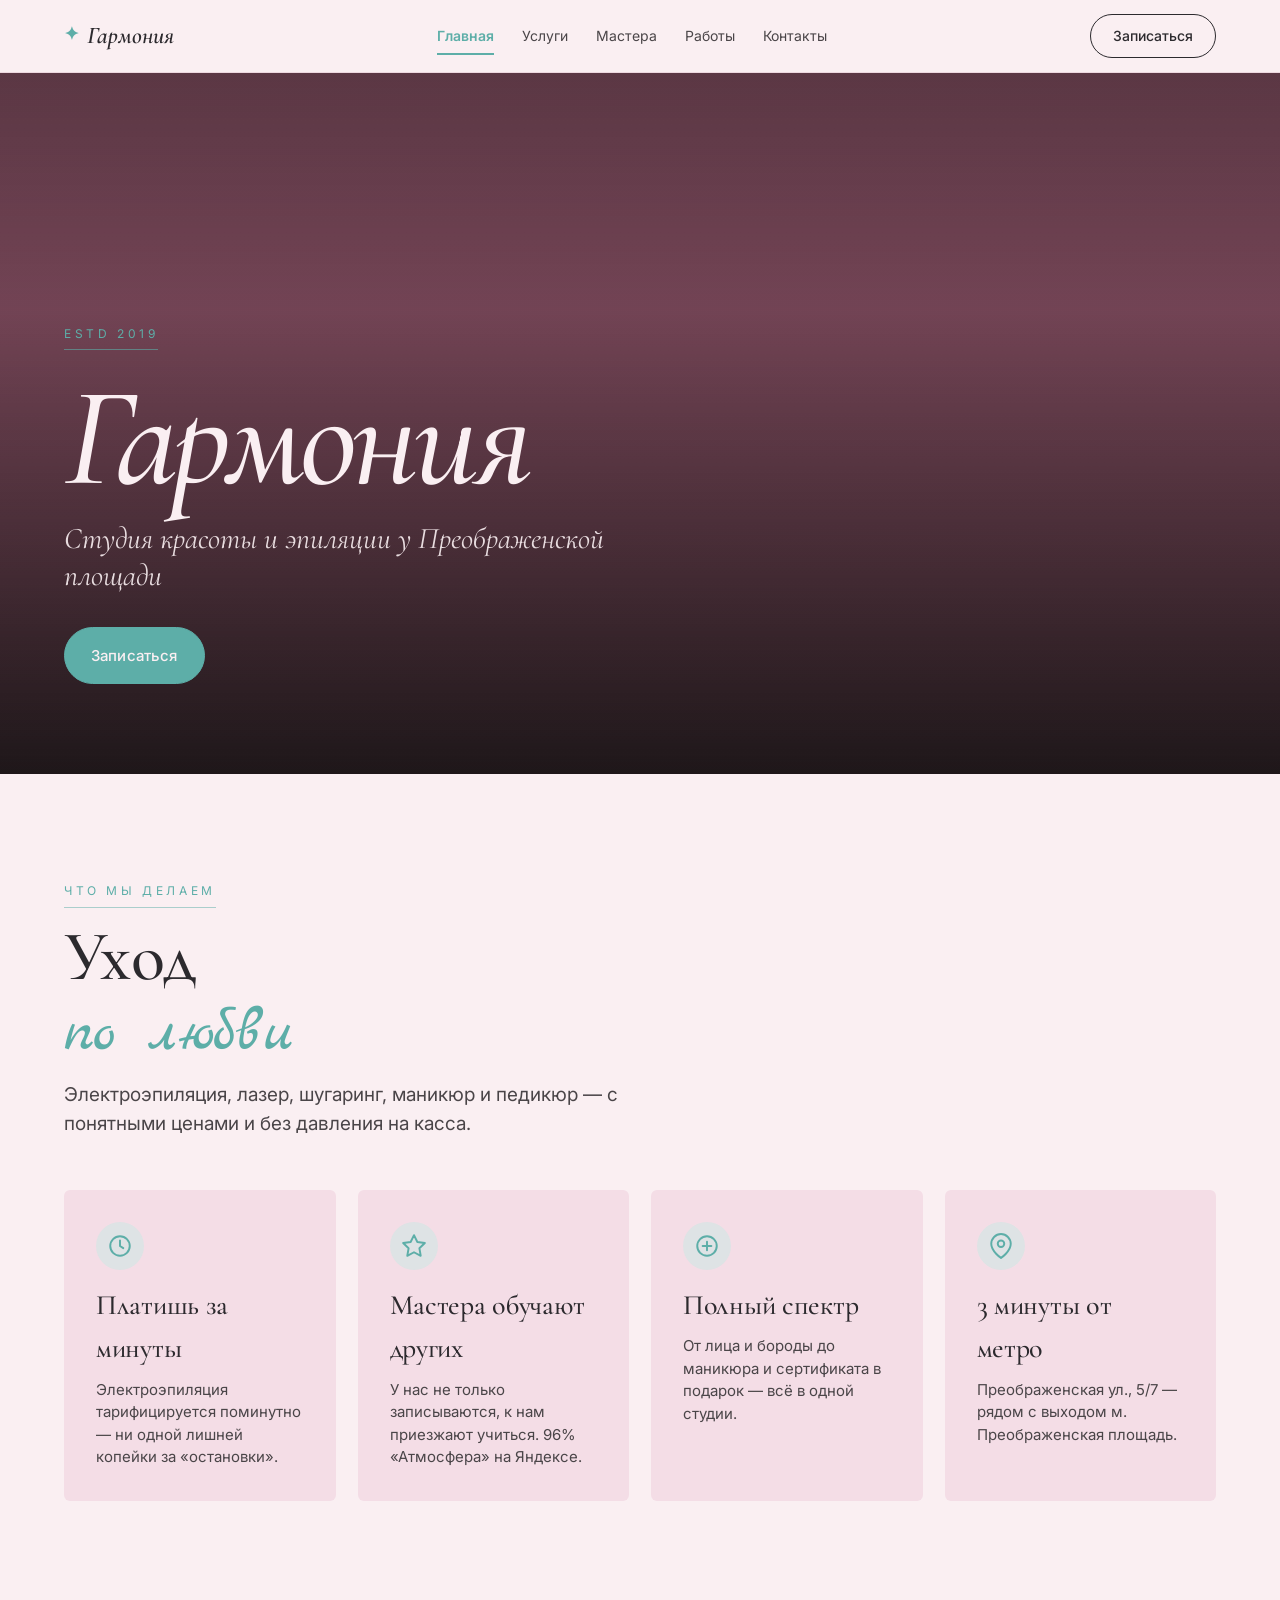
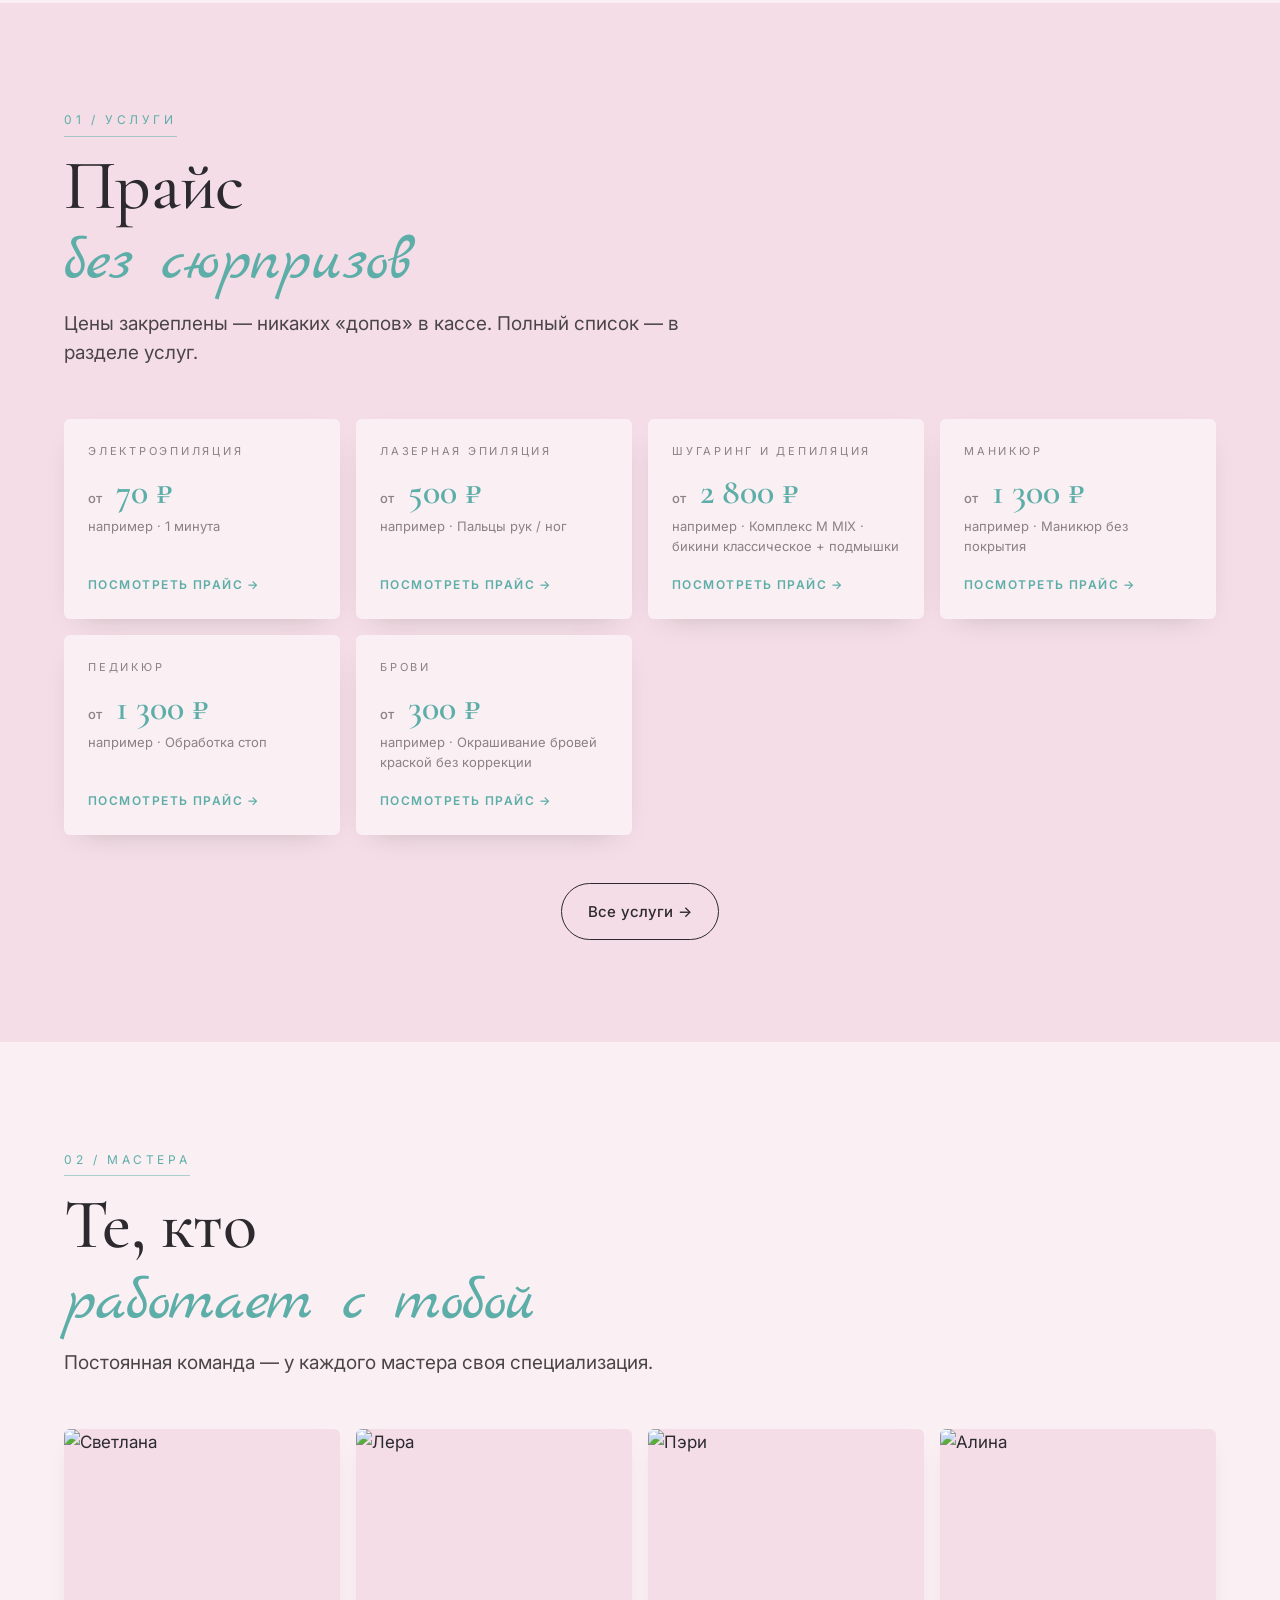
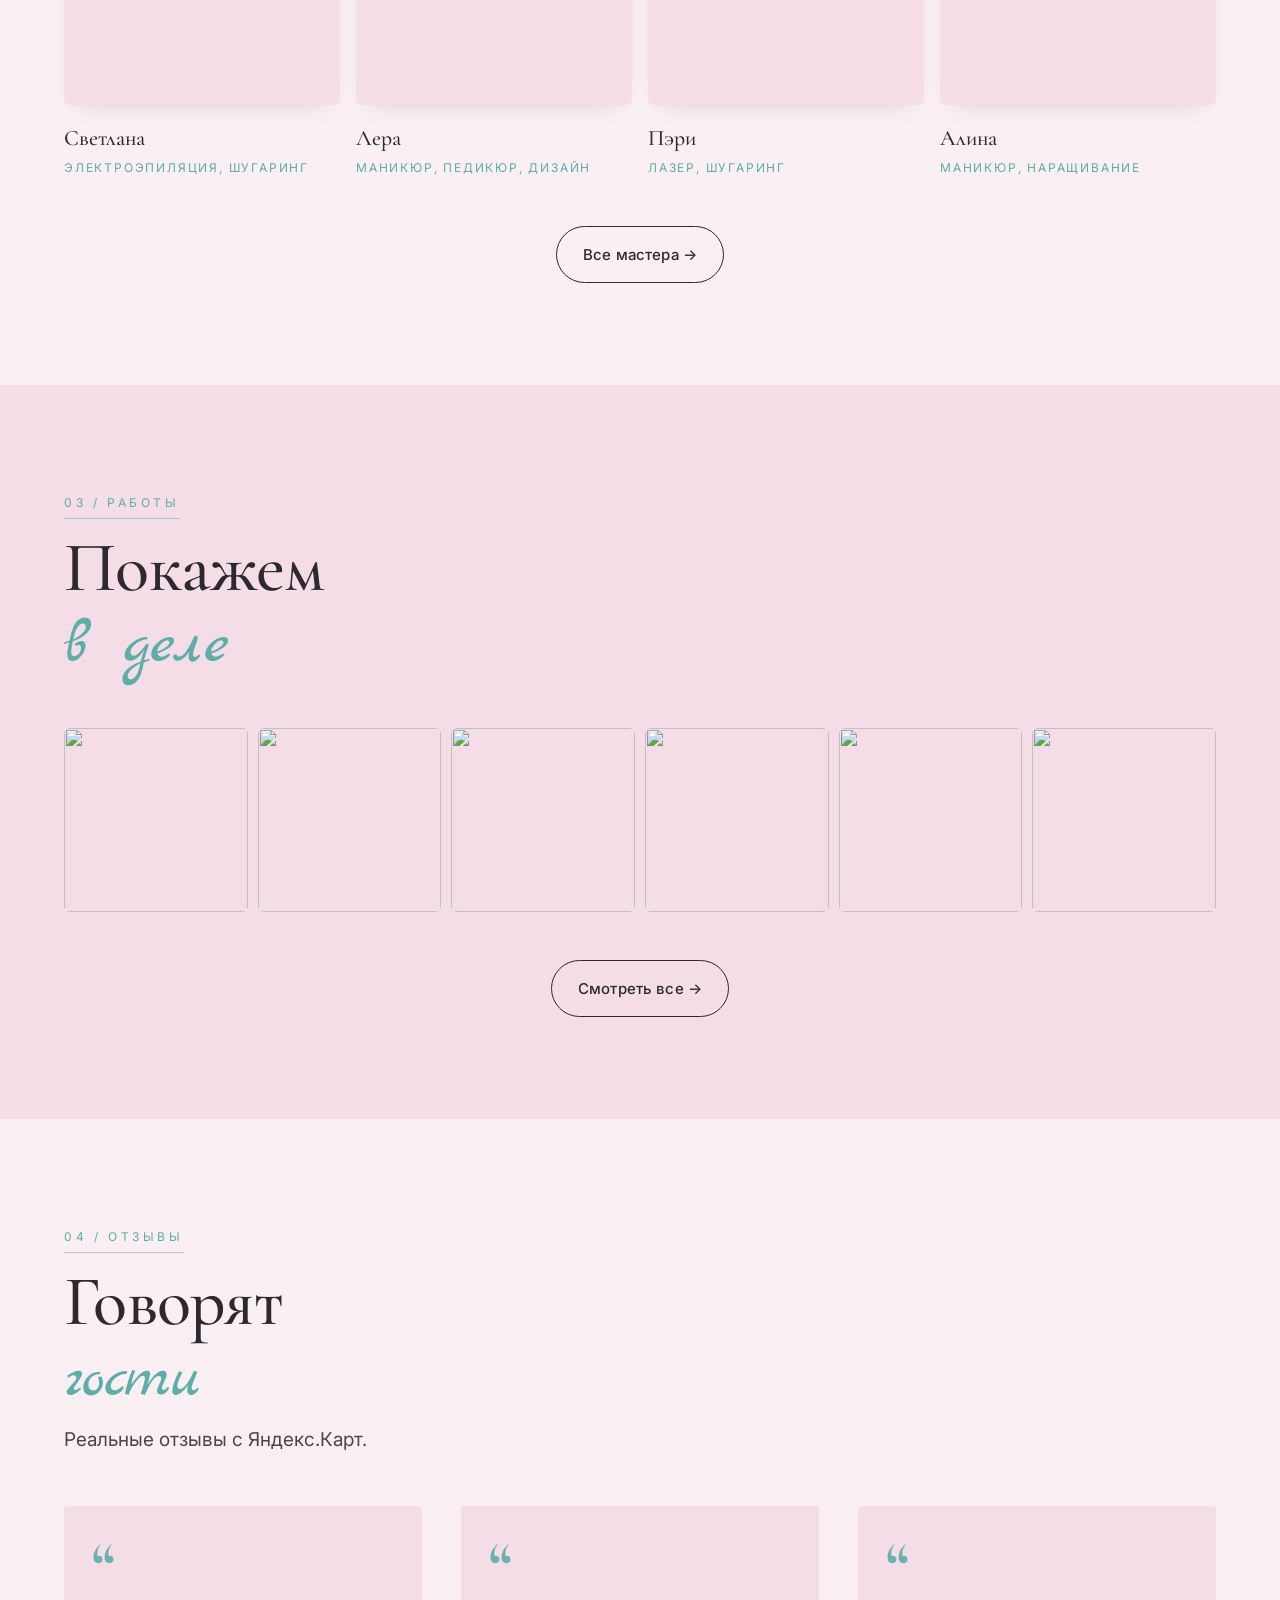
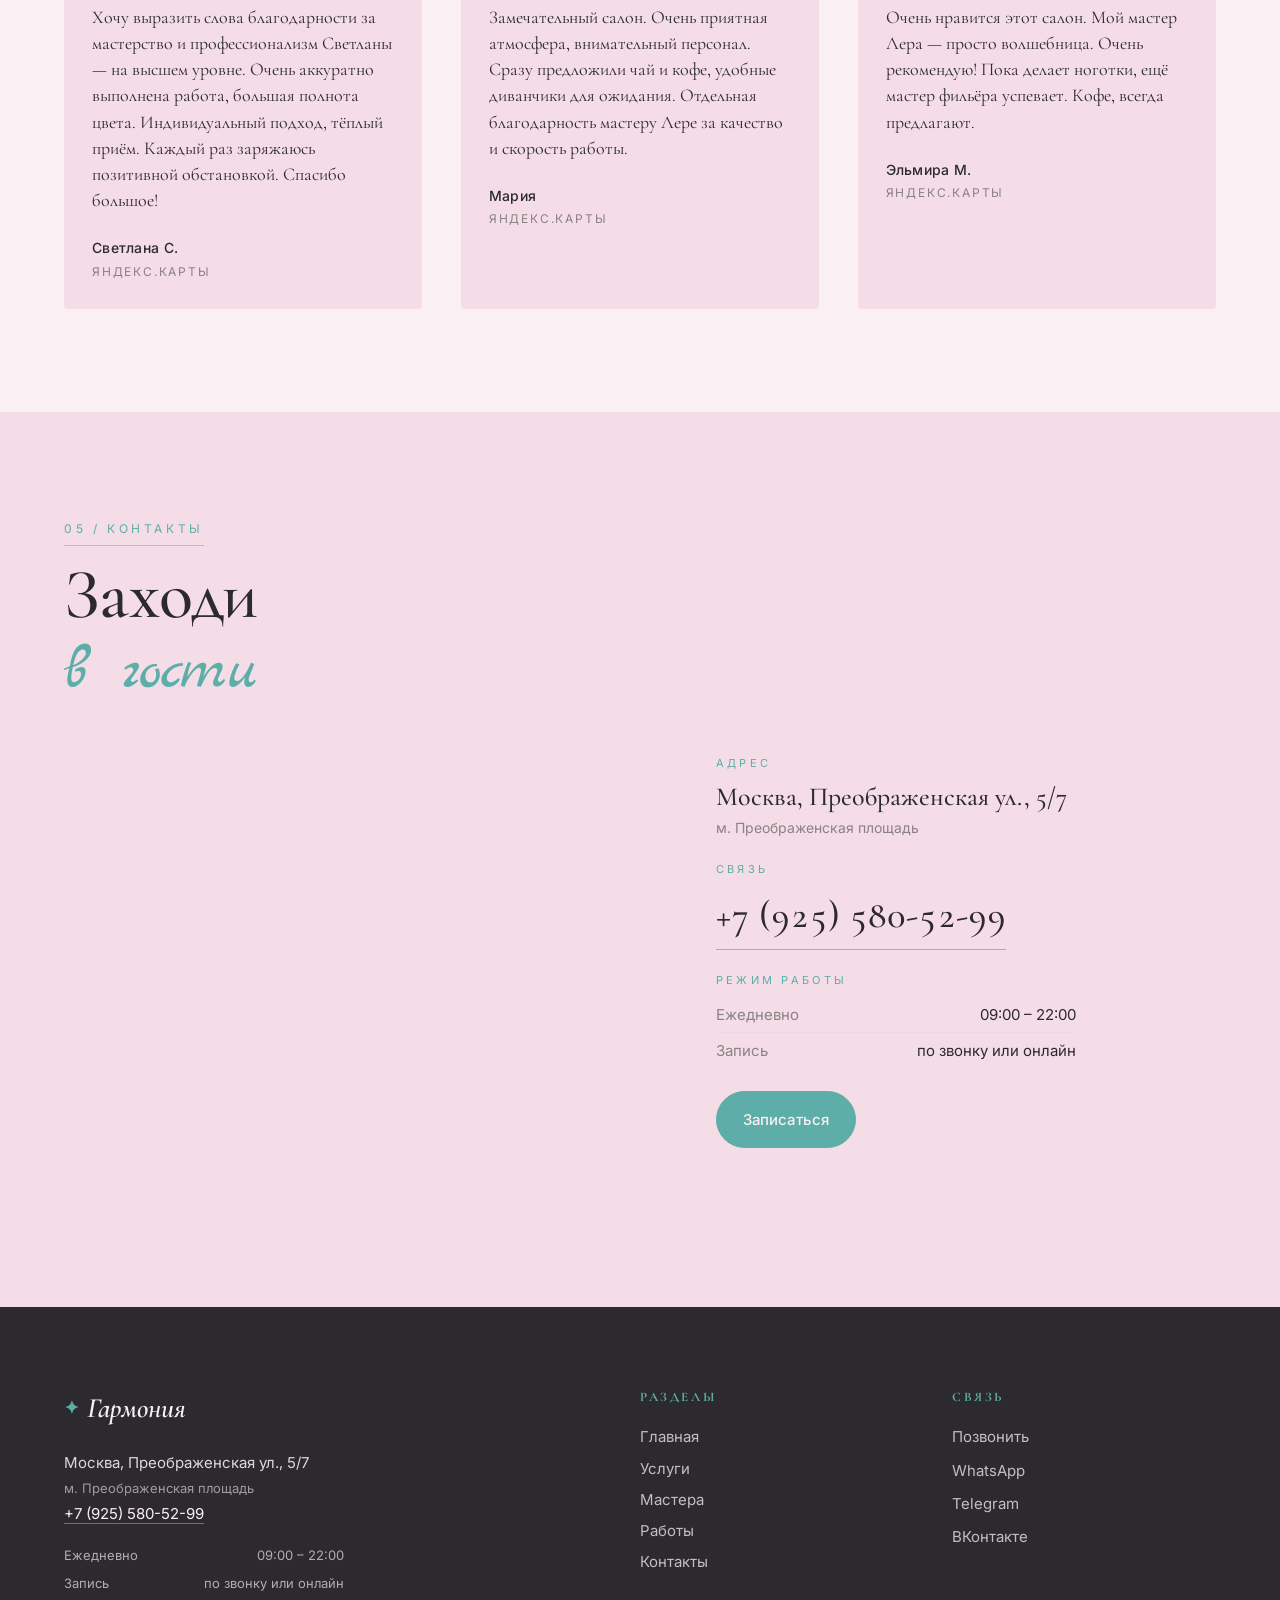
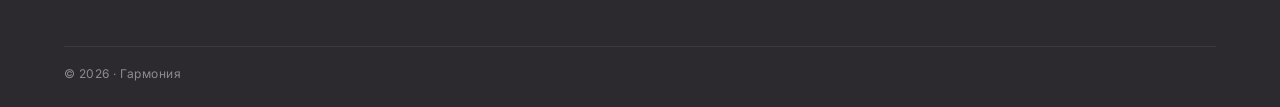
==== commit 79260caa: "v2.9: шапка position:fixed (как в одностраничнике) — фикс iOS-обреза - .site-header: position:fixed " ====
--- a/index.html
+++ b/index.html
@@ -18,7 +18,7 @@
   <link rel="preconnect" href="https://fonts.googleapis.com" />
   <link rel="preconnect" href="https://fonts.gstatic.com" crossorigin />
   <link href="https://fonts.googleapis.com/css2?family=Cormorant+Garamond:ital,wght@0,400;0,500;0,600;0,700;1,400;1,500&family=Marck+Script&family=Inter:wght@400;500;600;700&display=swap" rel="stylesheet" />
-  <link rel="stylesheet" href="style.css?v=14" />
+  <link rel="stylesheet" href="style.css?v=15" />
 </head>
 <body data-page="home">
 
--- a/style.css
+++ b/style.css
@@ -1016,14 +1016,16 @@
    ============================================================ */
 
 /* ===== SITE HEADER =====
-   ВНИМАНИЕ: фон СОЛИДНЫЙ (без backdrop-filter и без полупрозрачности).
-   Иначе на iOS Safari при position:sticky + env(safe-area-inset-top)
-   фильтр рендерится только в исходной высоте шапки, safe-area-падинг
-   становится отдельной зоной, и контент шапки визуально «обрезается». */
+   ВНИМАНИЕ: position:fixed (не sticky), как в старом топбаре одностраничника.
+   На iOS Safari sticky + safe-area создаёт «слипшийся» compositor-слой,
+   который пересоздаётся при reflow (открытии бургера) и снова ломается
+   при закрытии — отсюда визуальный «обрез» контента шапки. fixed этого
+   бага не имеет. Содержимое страниц компенсирует overlay через padding-top. */
 .site-header {
-  position: sticky; top: 0; z-index: 100;
+  position: fixed; top: 0; left: 0; right: 0; z-index: 100;
   background: var(--paper);
   border-bottom: 1px solid var(--line);
+  padding-top: env(safe-area-inset-top);
 }
 .site-header__inner {
   max-width: var(--max-w); margin: 0 auto;
@@ -1679,18 +1681,12 @@
    ============================================================ */
 
 /* Безопасная зона iOS (notch) — для шапки и для первой секции */
-/* iOS notch: фон шапки растёт вверх на высоту safe-area, прикрывает чёлку */
-.site-header {
-  padding-top: env(safe-area-inset-top);
-}
+/* Компенсация overlay-шапки (position:fixed): отступ сверху ≥ высоты шапки */
 .home-hero {
   padding-top: max(clamp(120px, 14vw, 180px), calc(env(safe-area-inset-top) + 80px));
 }
 .page-header {
-  padding-top: max(clamp(48px, 6vw, 80px), calc(env(safe-area-inset-top) + 24px));
-}
-@media (max-width: 600px) {
-  .page-header { padding-top: calc(env(safe-area-inset-top) + 64px); }
+  padding-top: calc(env(safe-area-inset-top) + clamp(96px, 12vw, 128px));
 }
 
 /* SVG-иконки в "что мы делаем" — единообразно на ПК и мобиле */
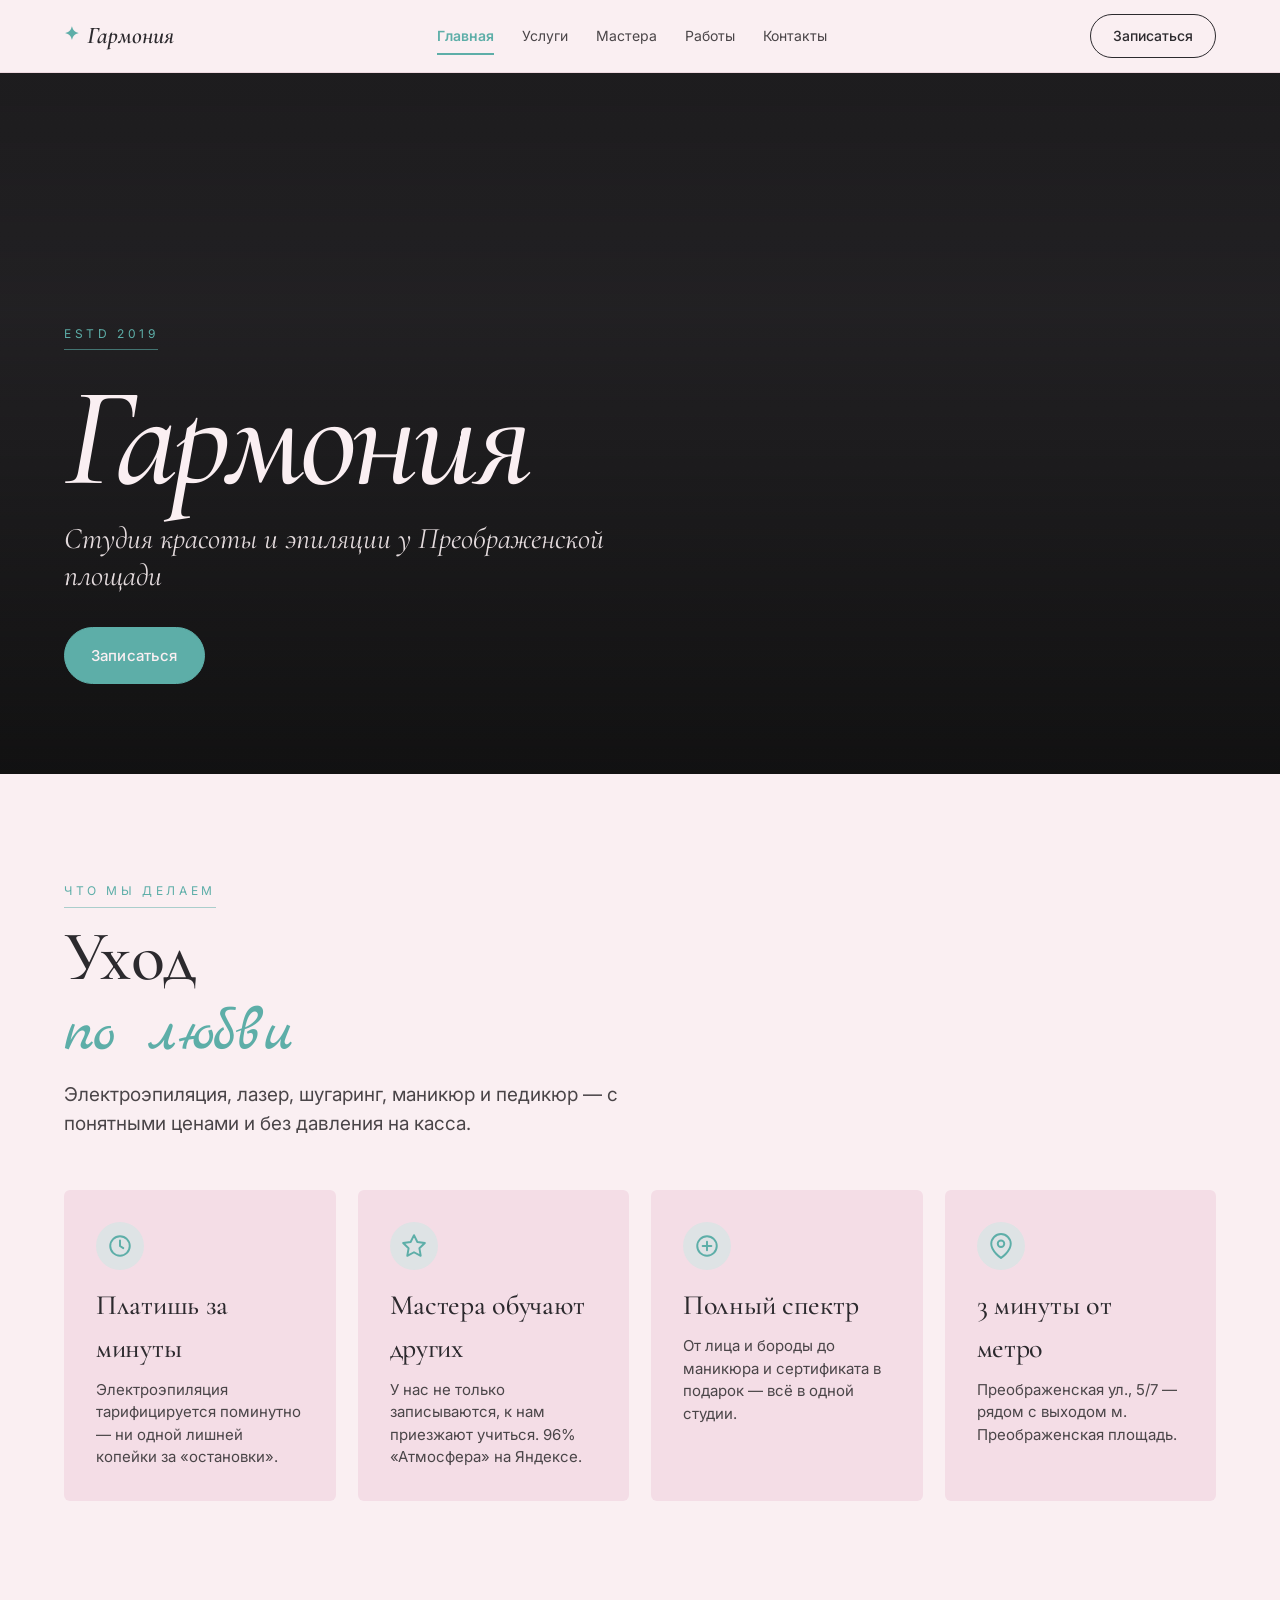
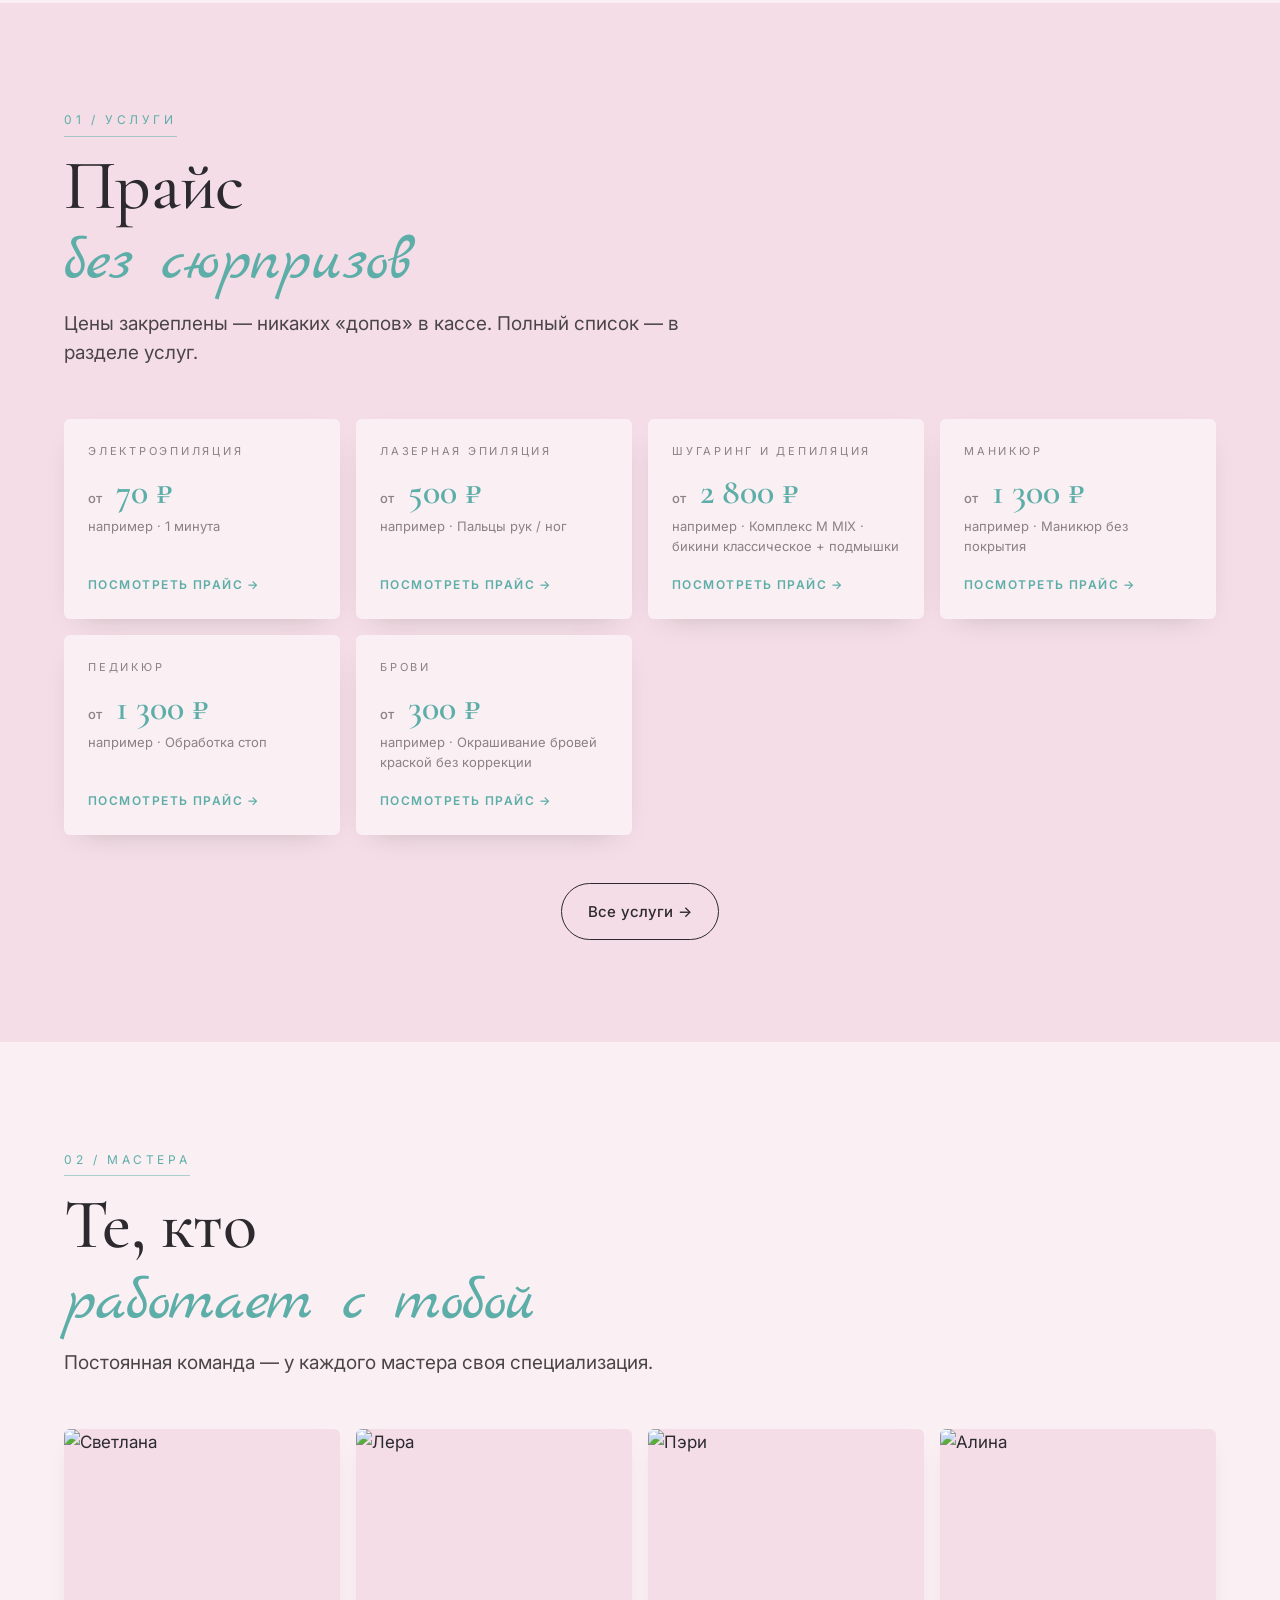
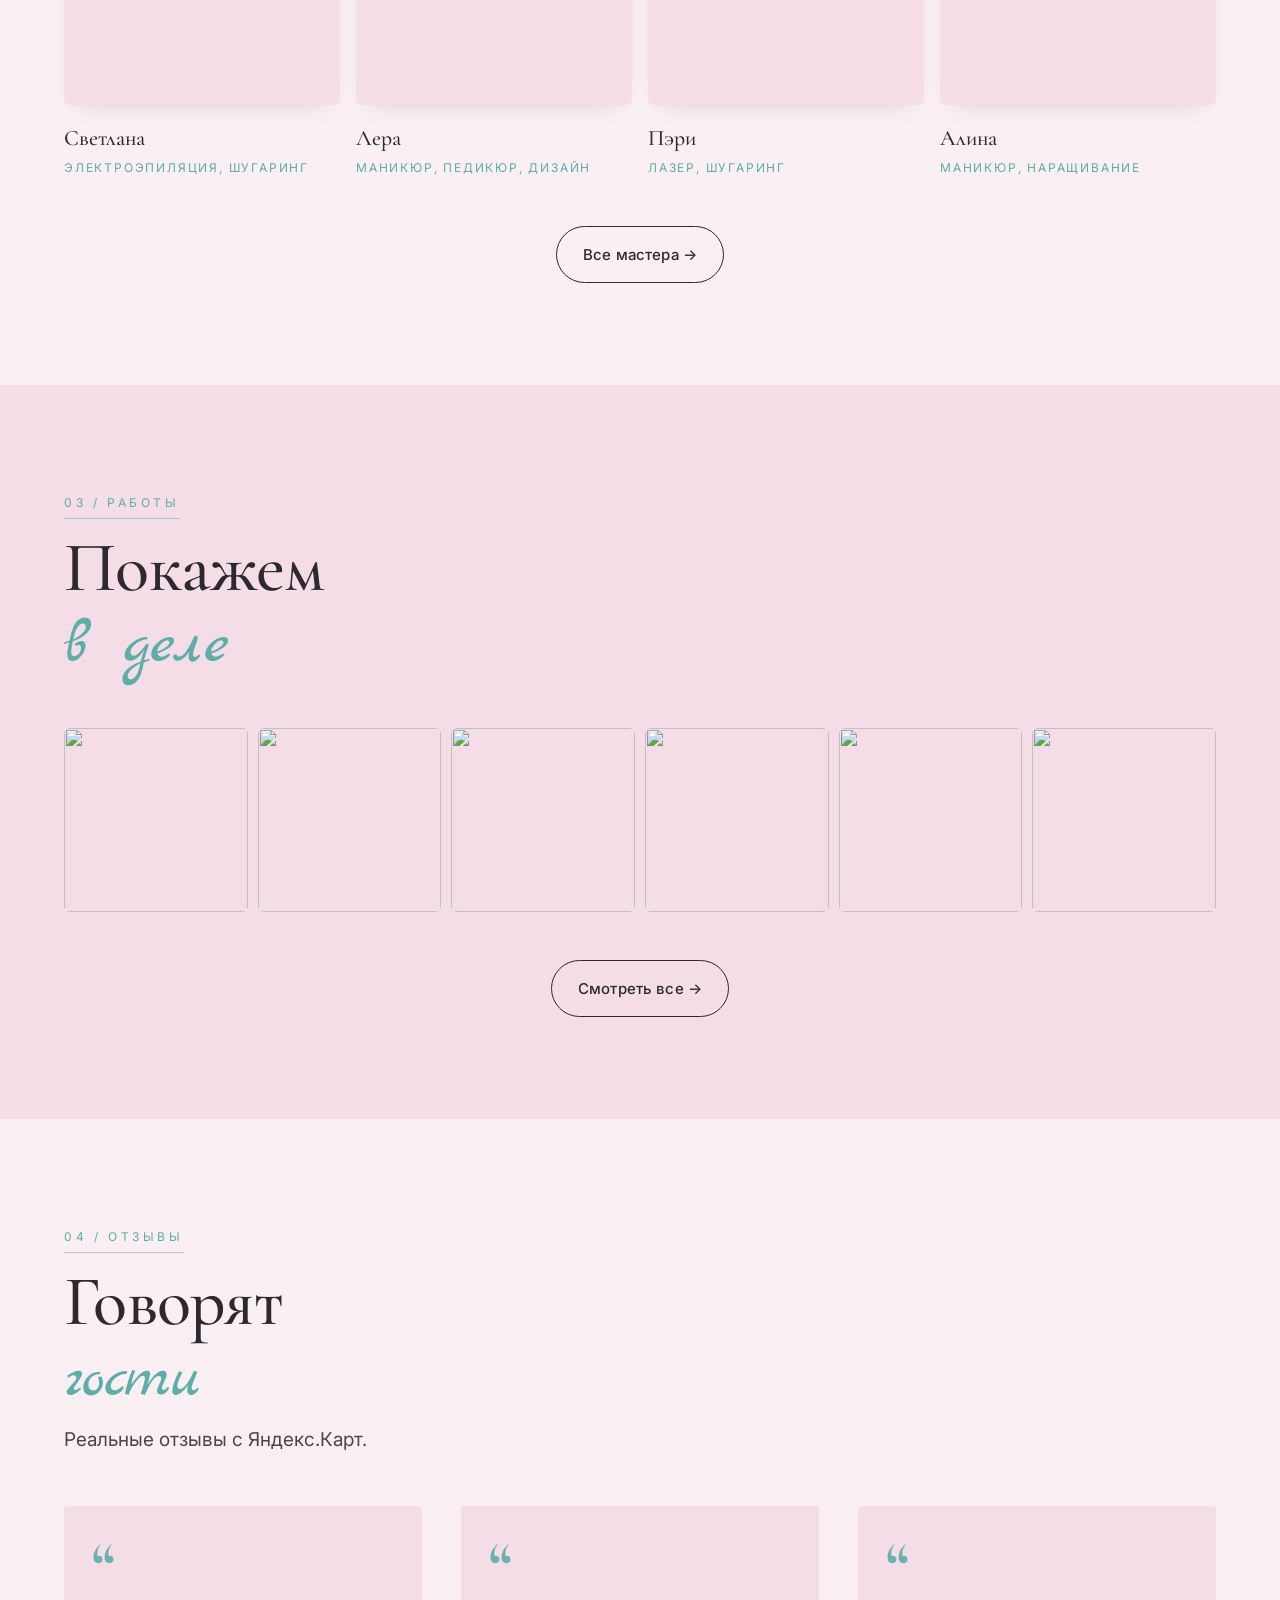
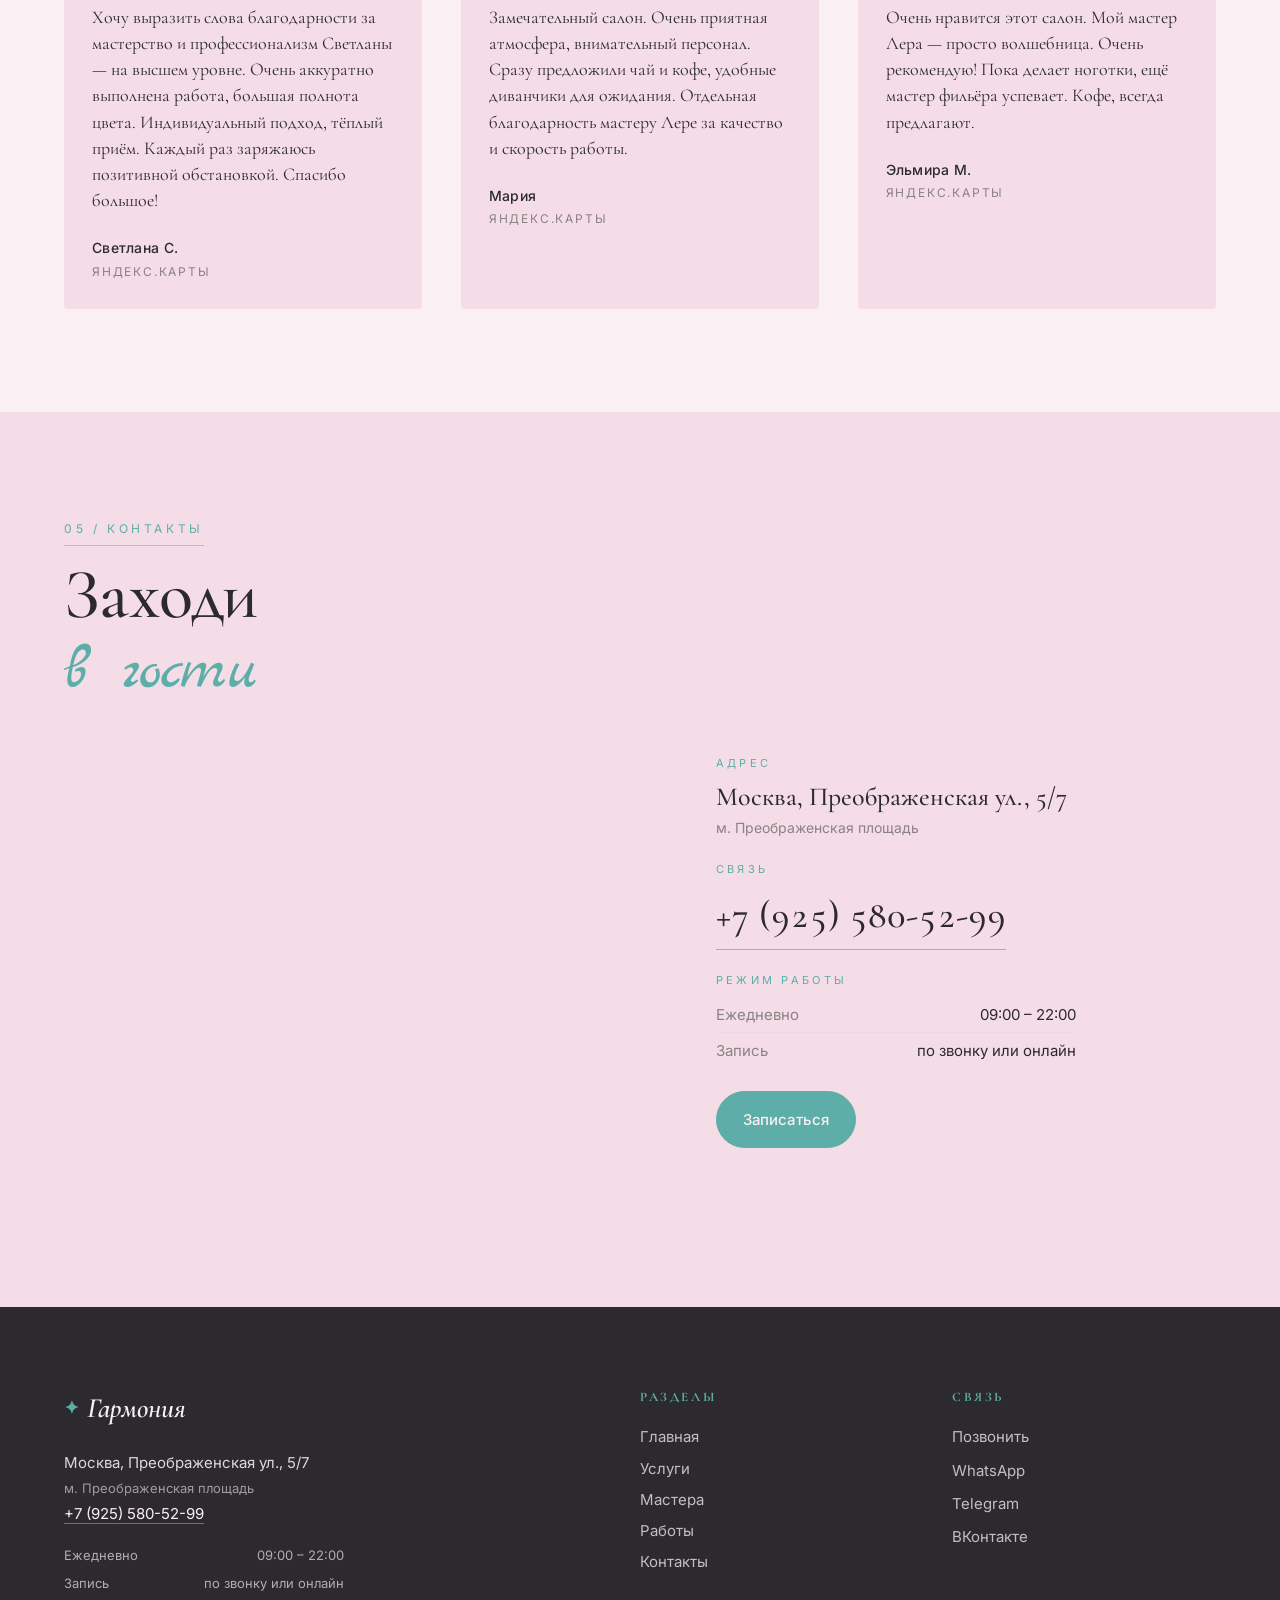
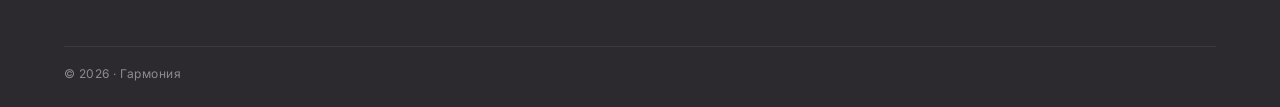
==== commit 0a3bfd3d: "v2.11: body bg = --ink, iOS safe-area снизу сливается с футером Раньше body имел --paper-dark (розов" ====
--- a/index.html
+++ b/index.html
@@ -18,7 +18,7 @@
   <link rel="preconnect" href="https://fonts.googleapis.com" />
   <link rel="preconnect" href="https://fonts.gstatic.com" crossorigin />
   <link href="https://fonts.googleapis.com/css2?family=Cormorant+Garamond:ital,wght@0,400;0,500;0,600;0,700;1,400;1,500&family=Marck+Script&family=Inter:wght@400;500;600;700&display=swap" rel="stylesheet" />
-  <link rel="stylesheet" href="style.css?v=15" />
+  <link rel="stylesheet" href="style.css?v=17" />
 </head>
 <body data-page="home">
 
--- a/style.css
+++ b/style.css
@@ -37,8 +37,9 @@
   font-size: 17px;
   line-height: 1.55;
   color: var(--ink);
-  /* Тёмный фон под всем сайтом — чтобы iOS safe-area сверху/снизу не была белой */
-  background: var(--paper-dark);
+  /* Тёмный фон под всем сайтом — чтобы iOS safe-area снизу сливалась с футером.
+     Сверху чёлку накрывает fixed-шапка (paper), так что body-фон там не виден. */
+  background: var(--ink);
   -webkit-font-smoothing: antialiased;
   text-rendering: optimizeLegibility;
 }
@@ -1067,11 +1068,16 @@
   .site-header__inner { gap: 12px; padding: 10px 16px; }
   .site-header__brand { font-size: 18px; }
   .site-header__nav {
-    position: fixed; inset: 60px 0 auto 0;
+    position: fixed;
+    /* привязка точно к низу шапки: safe-area + высота __inner на мобиле (~50px) */
+    top: calc(env(safe-area-inset-top) + 50px);
+    left: 0; right: 0; bottom: auto;
     background: var(--paper); border-bottom: 1px solid var(--line);
     flex-direction: column; gap: 0;
     padding: 8px var(--section-px) 20px;
-    transform: translateY(-110%);
+    /* увод НАД viewport с запасом, чтобы при закрытии полностью спрятаться
+       (учитываем и safe-area, и собственную высоту меню) */
+    transform: translateY(calc(-100% - env(safe-area-inset-top) - 60px));
     transition: transform .25s;
   }
   .site-header__nav.is-open { transform: translateY(0); }
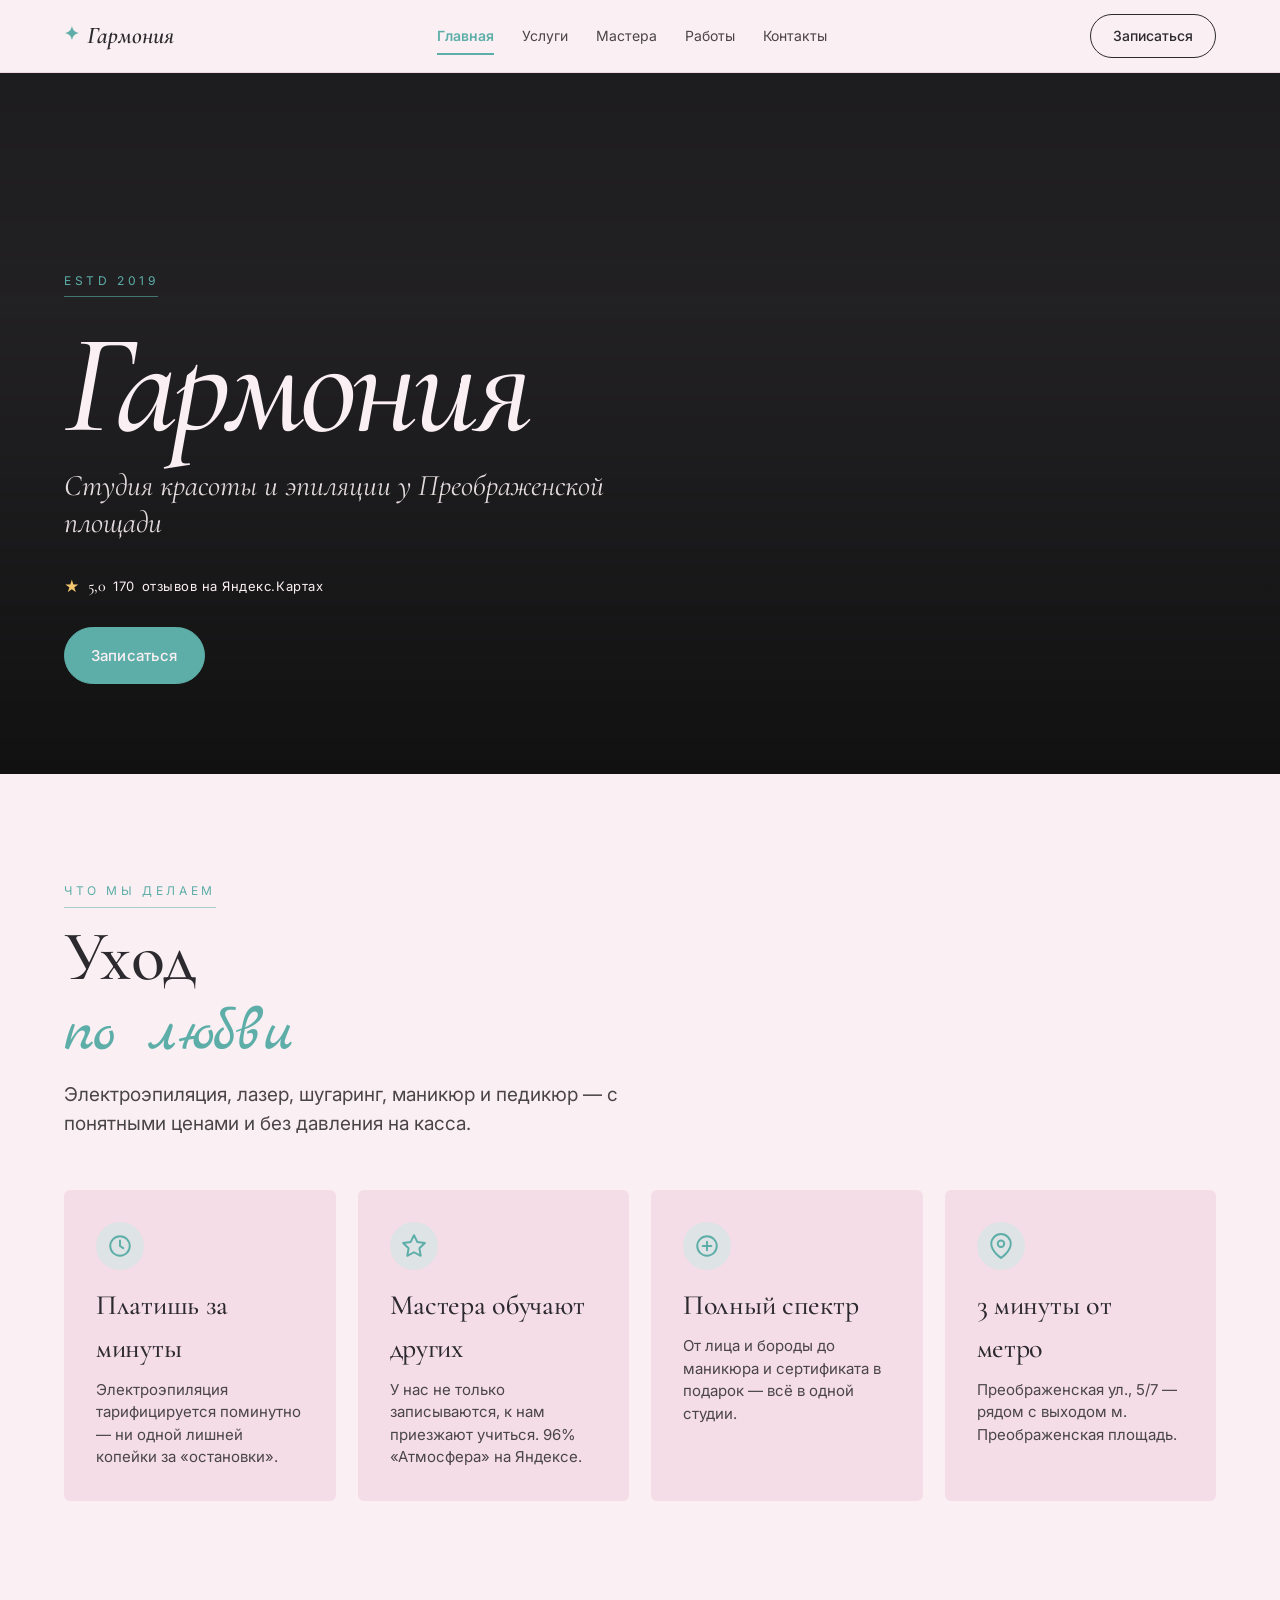
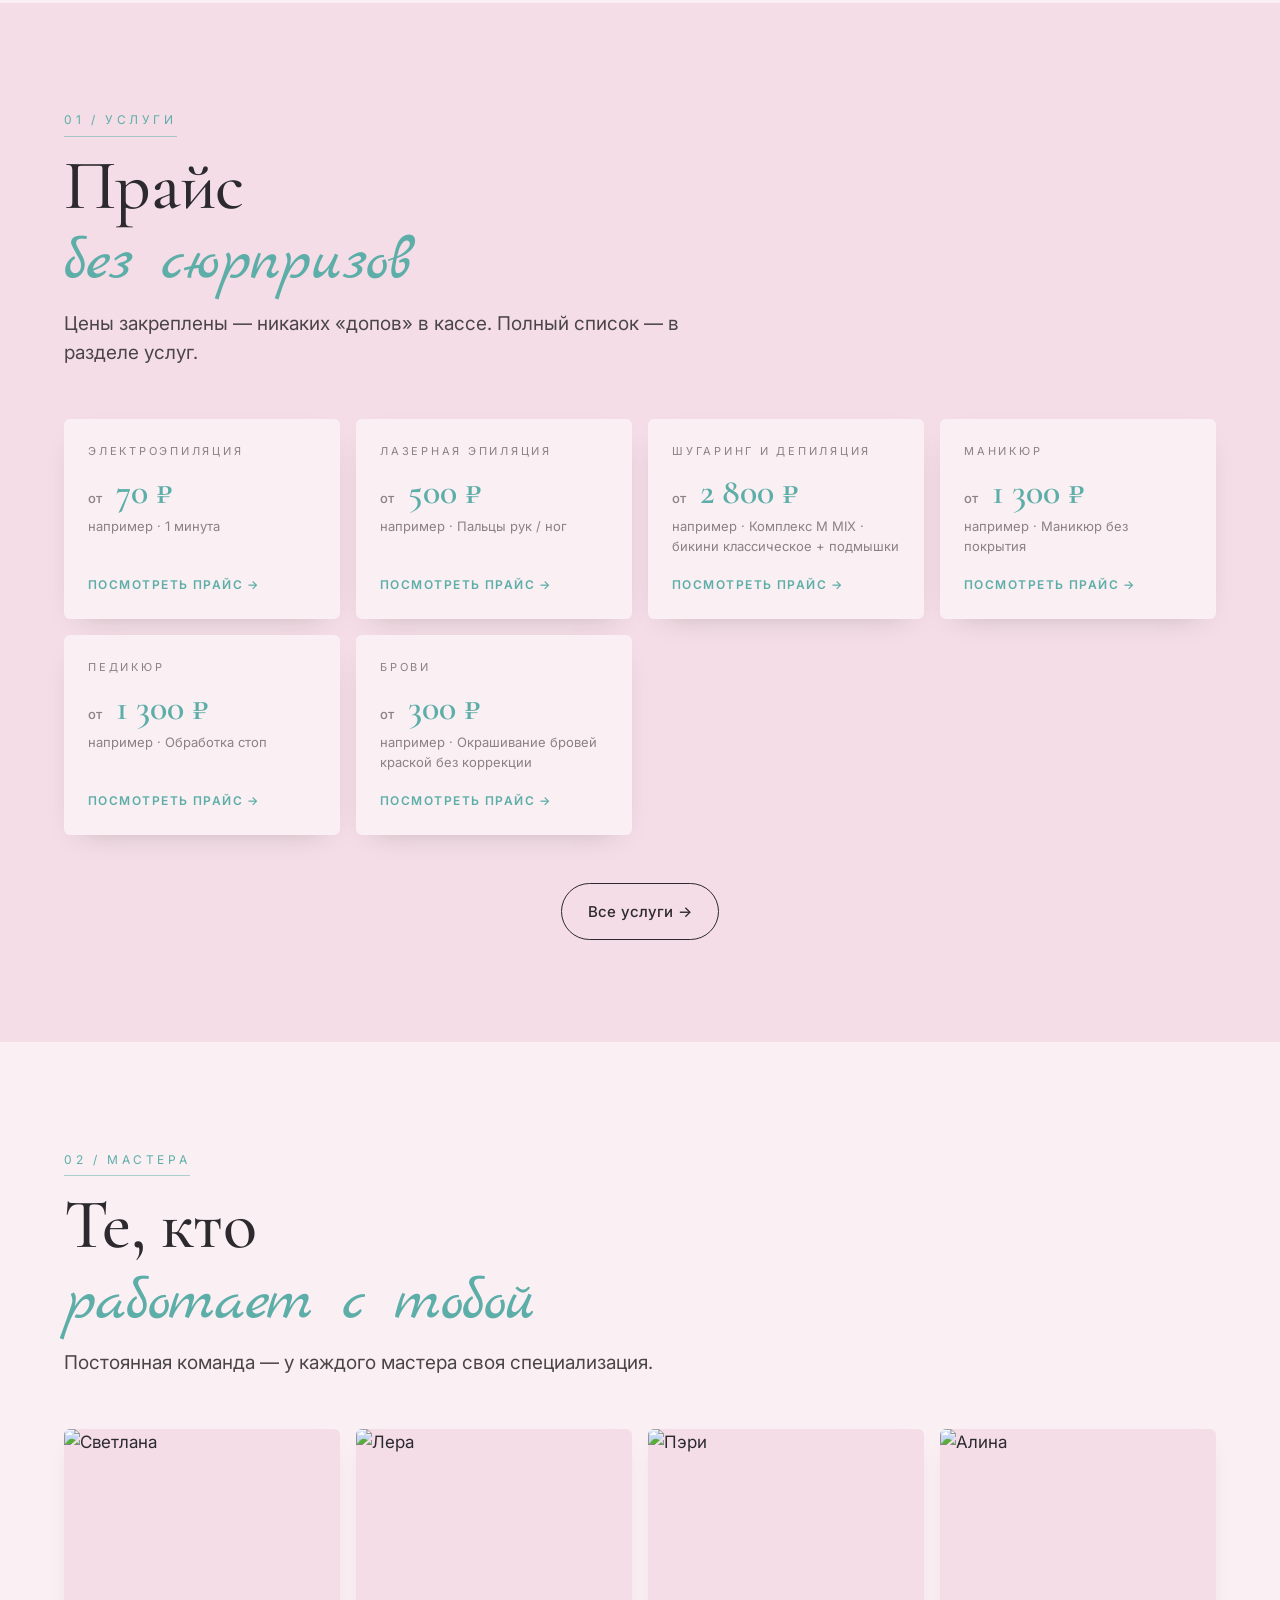
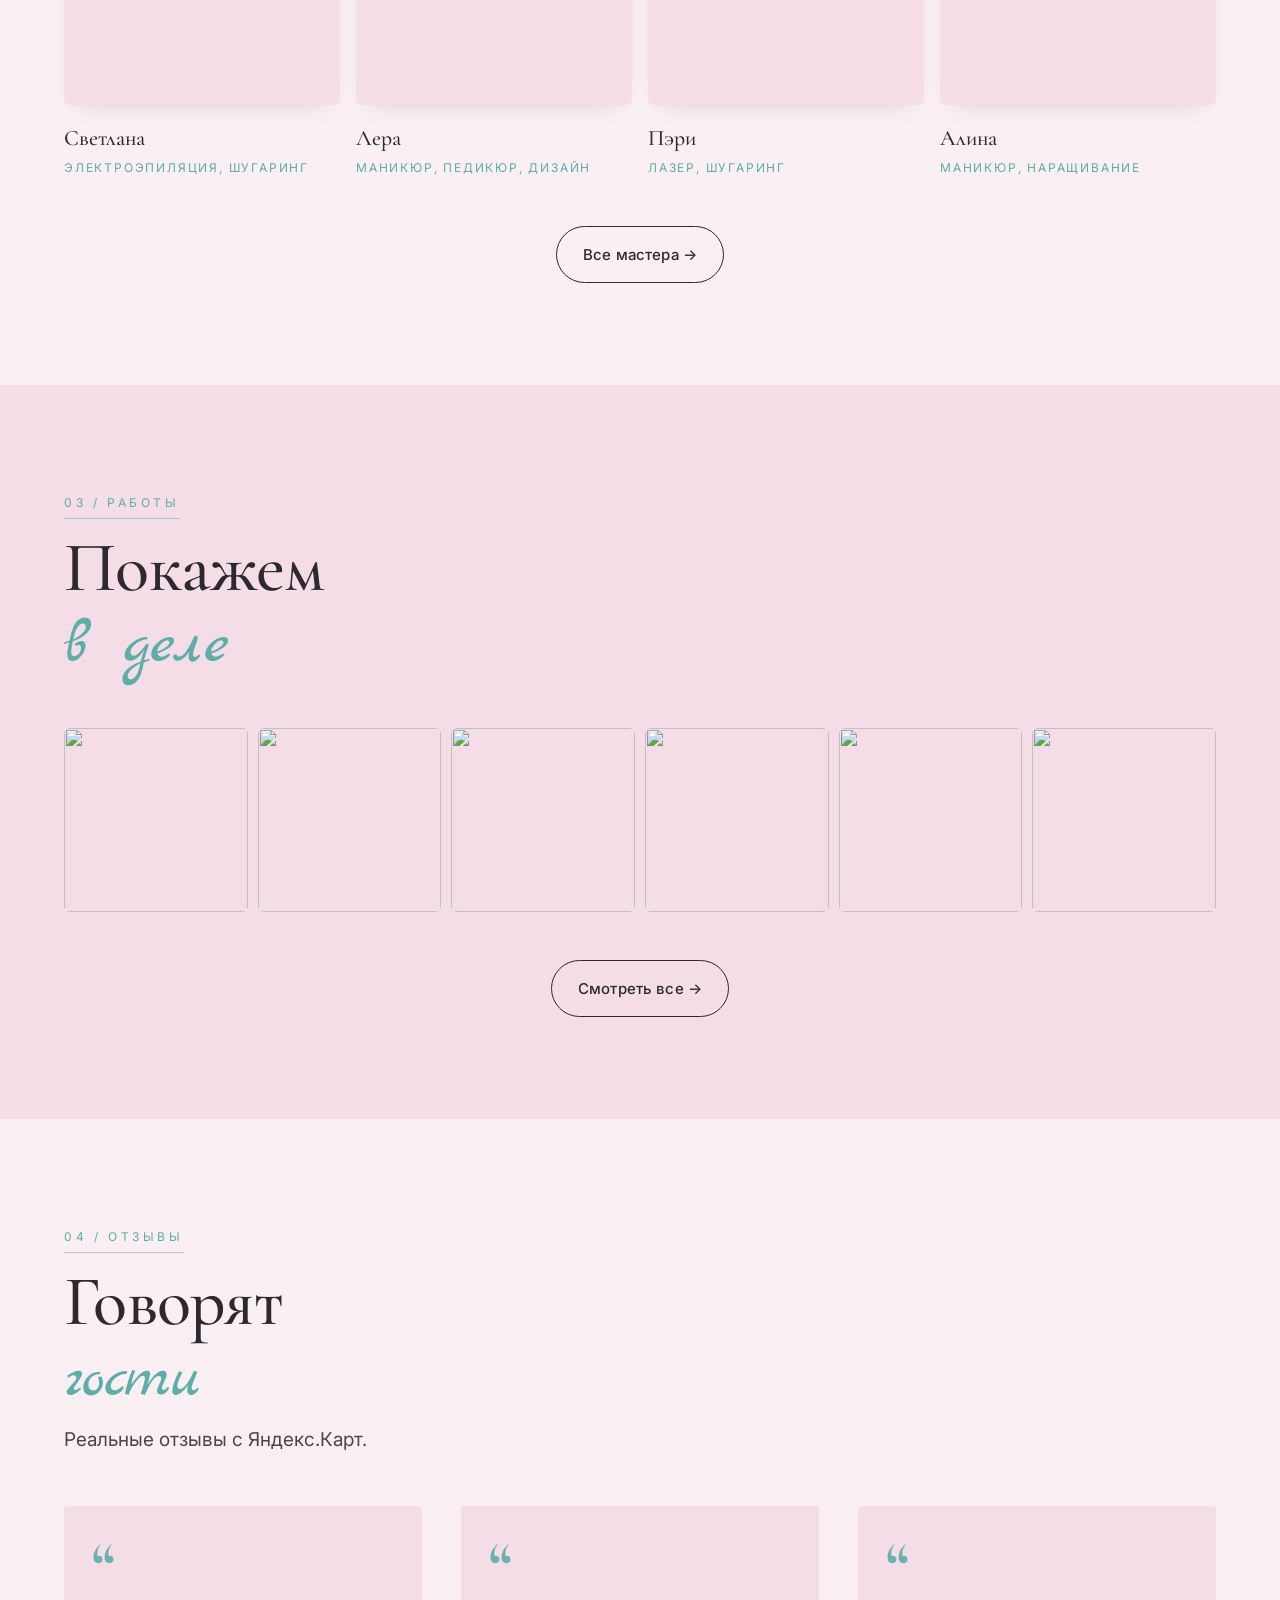
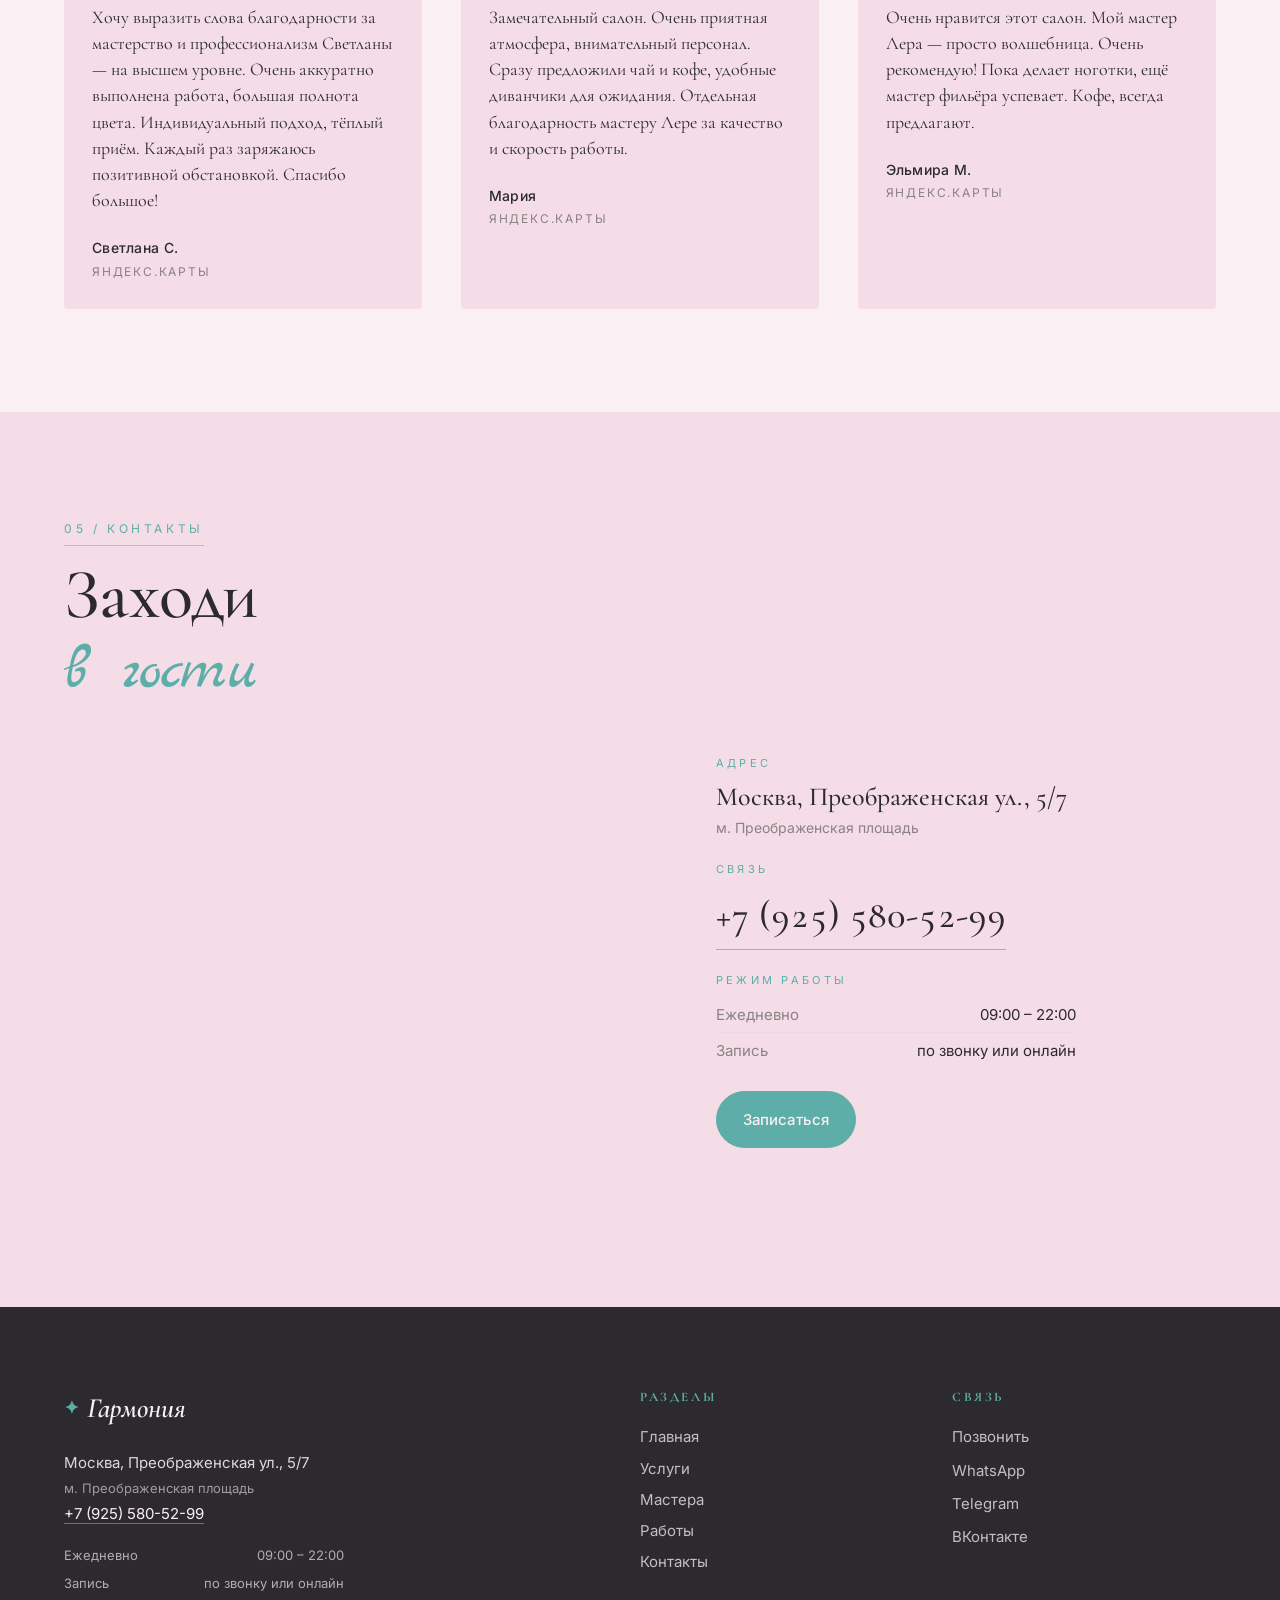
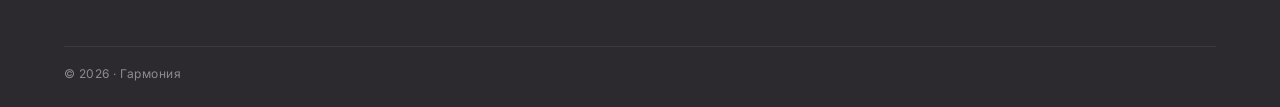
==== commit 9954bd7e: "v2.12: рейтинг в hero + префилл мастера + плейсхолдер-опции скрыты + disabled-стейт виден 1. Hero на" ====
--- a/index.html
+++ b/index.html
@@ -18,7 +18,7 @@
   <link rel="preconnect" href="https://fonts.googleapis.com" />
   <link rel="preconnect" href="https://fonts.gstatic.com" crossorigin />
   <link href="https://fonts.googleapis.com/css2?family=Cormorant+Garamond:ital,wght@0,400;0,500;0,600;0,700;1,400;1,500&family=Marck+Script&family=Inter:wght@400;500;600;700&display=swap" rel="stylesheet" />
-  <link rel="stylesheet" href="style.css?v=17" />
+  <link rel="stylesheet" href="style.css?v=18" />
 </head>
 <body data-page="home">
 
@@ -32,6 +32,14 @@
       <span class="home-hero__crumb">ESTD <span data-bind="est_year">—</span></span>
       <h1 class="home-hero__title"><span data-bind="name">Гармония</span></h1>
       <p class="home-hero__tagline" data-bind="tagline">Студия красоты и эпиляции у Преображенской площади</p>
+      <div class="hero__trust">
+        <span class="hero__trust-rating">
+          <span class="hero__trust-star" aria-hidden="true">★</span>
+          <strong data-bind="trust.rating">—</strong>
+          <span data-bind="trust.review_count">—</span>
+          <span data-bind="trust.review_label">отзывов</span>
+        </span>
+      </div>
       <div class="home-hero__cta">
         <button class="btn btn--solid" type="button" data-modal-open="booking">
           Записаться
@@ -173,8 +181,8 @@
 
   <script src="config.js?v=7"></script>
   <script src="include.js?v=1"></script>
-  <script src="page-fills.js?v=5"></script>
-  <script src="modal.js?v=3"></script>
-  <script src="script.js?v=2"></script>
+  <script src="page-fills.js?v=6"></script>
+  <script src="modal.js?v=4"></script>
+  <script src="script.js?v=3"></script>
 </body>
 </html>
--- a/style.css
+++ b/style.css
@@ -1215,6 +1215,18 @@
 .field__error { font-size: 12px; color: #C0392B; margin-top: 4px; min-height: 14px; }
 .field--invalid .field__input { border-color: #C0392B; box-shadow: 0 0 0 3px rgba(192,57,43,.12); }
 
+/* Заблокированный селект (например, «Длительность» пока услуга не выбрана) —
+   явно серый и на ПК, и на мобиле */
+.field__input:disabled,
+.field__select:disabled {
+  background: color-mix(in srgb, var(--paper-soft) 35%, var(--paper));
+  color: color-mix(in srgb, var(--muted) 70%, var(--ink-soft));
+  border-color: color-mix(in srgb, var(--line) 70%, transparent);
+  cursor: not-allowed;
+  opacity: .75;
+}
+.field__select-wrap:has(.field__select:disabled) .field__select-caret { opacity: .35; }
+
 .modal__success { text-align: center; padding: 12px 0; }
 .modal__success-mark {
   display: inline-block; font-size: 48px; color: var(--accent);
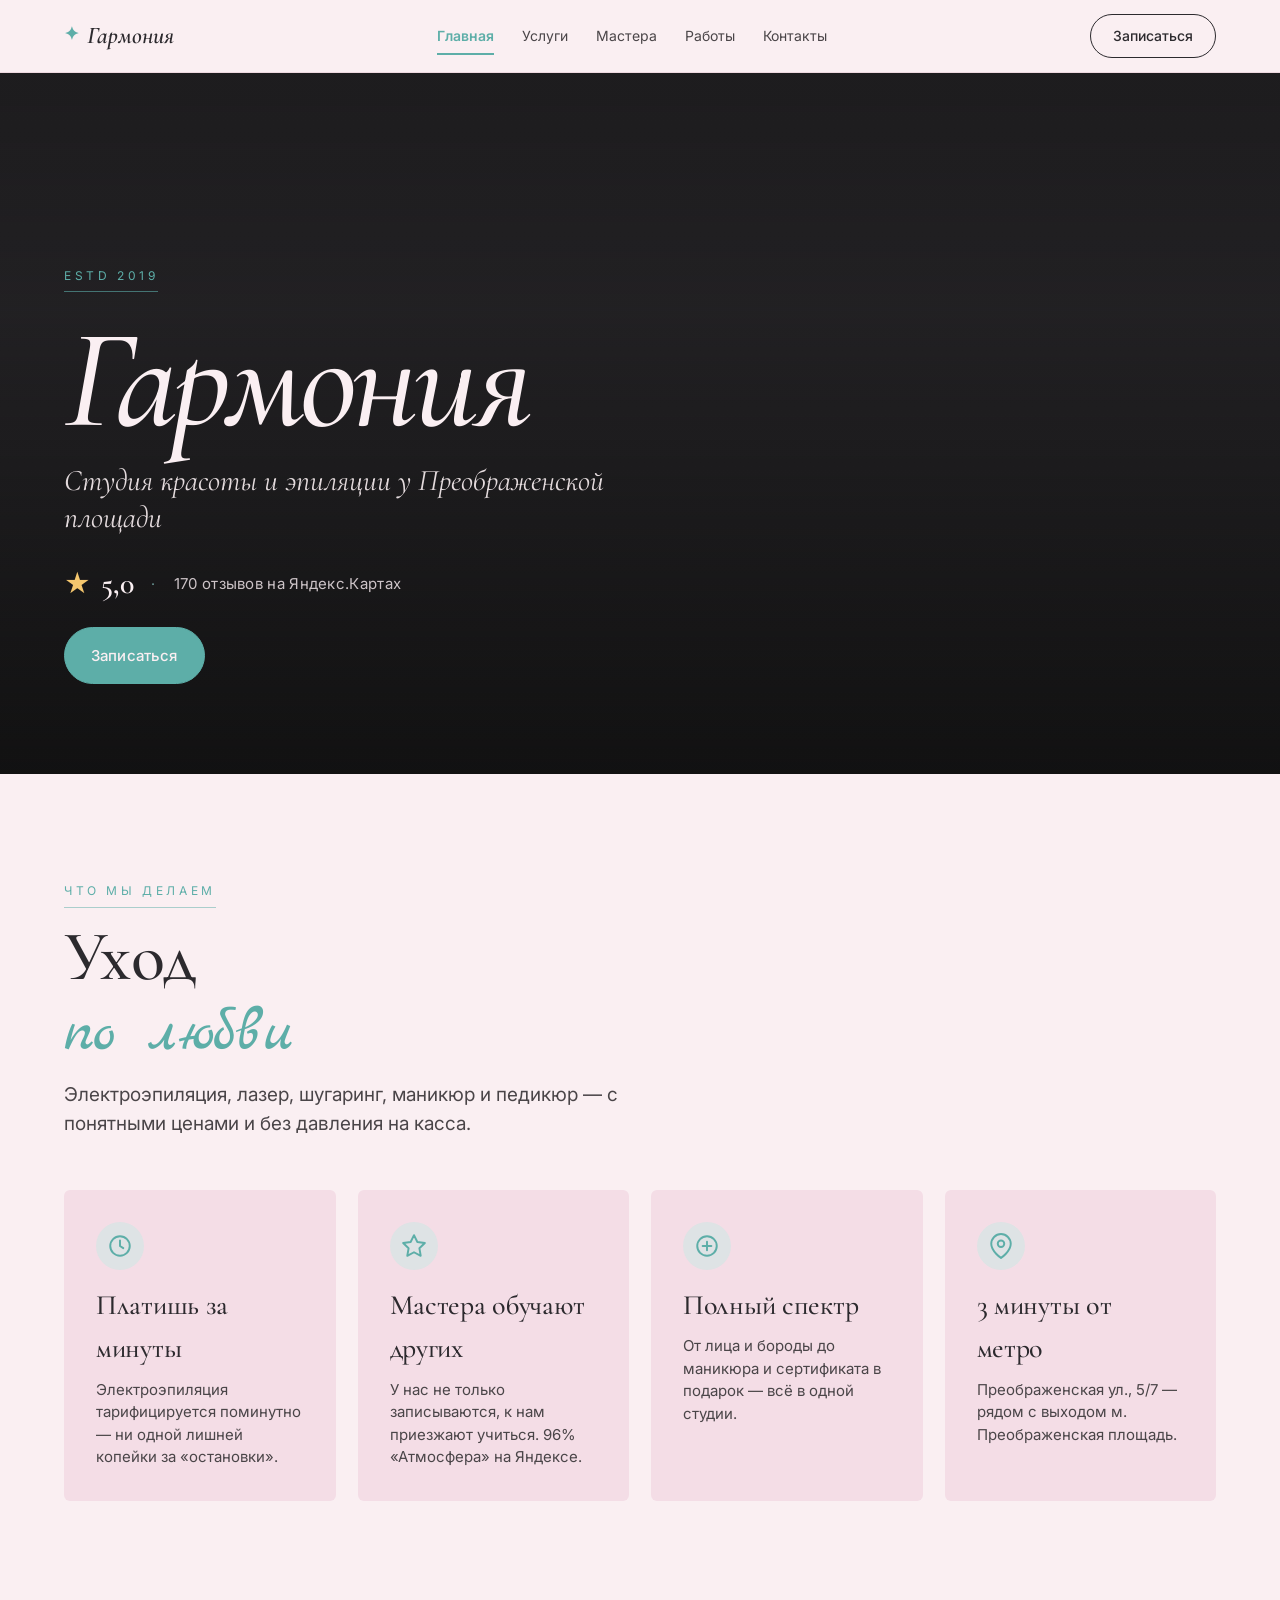
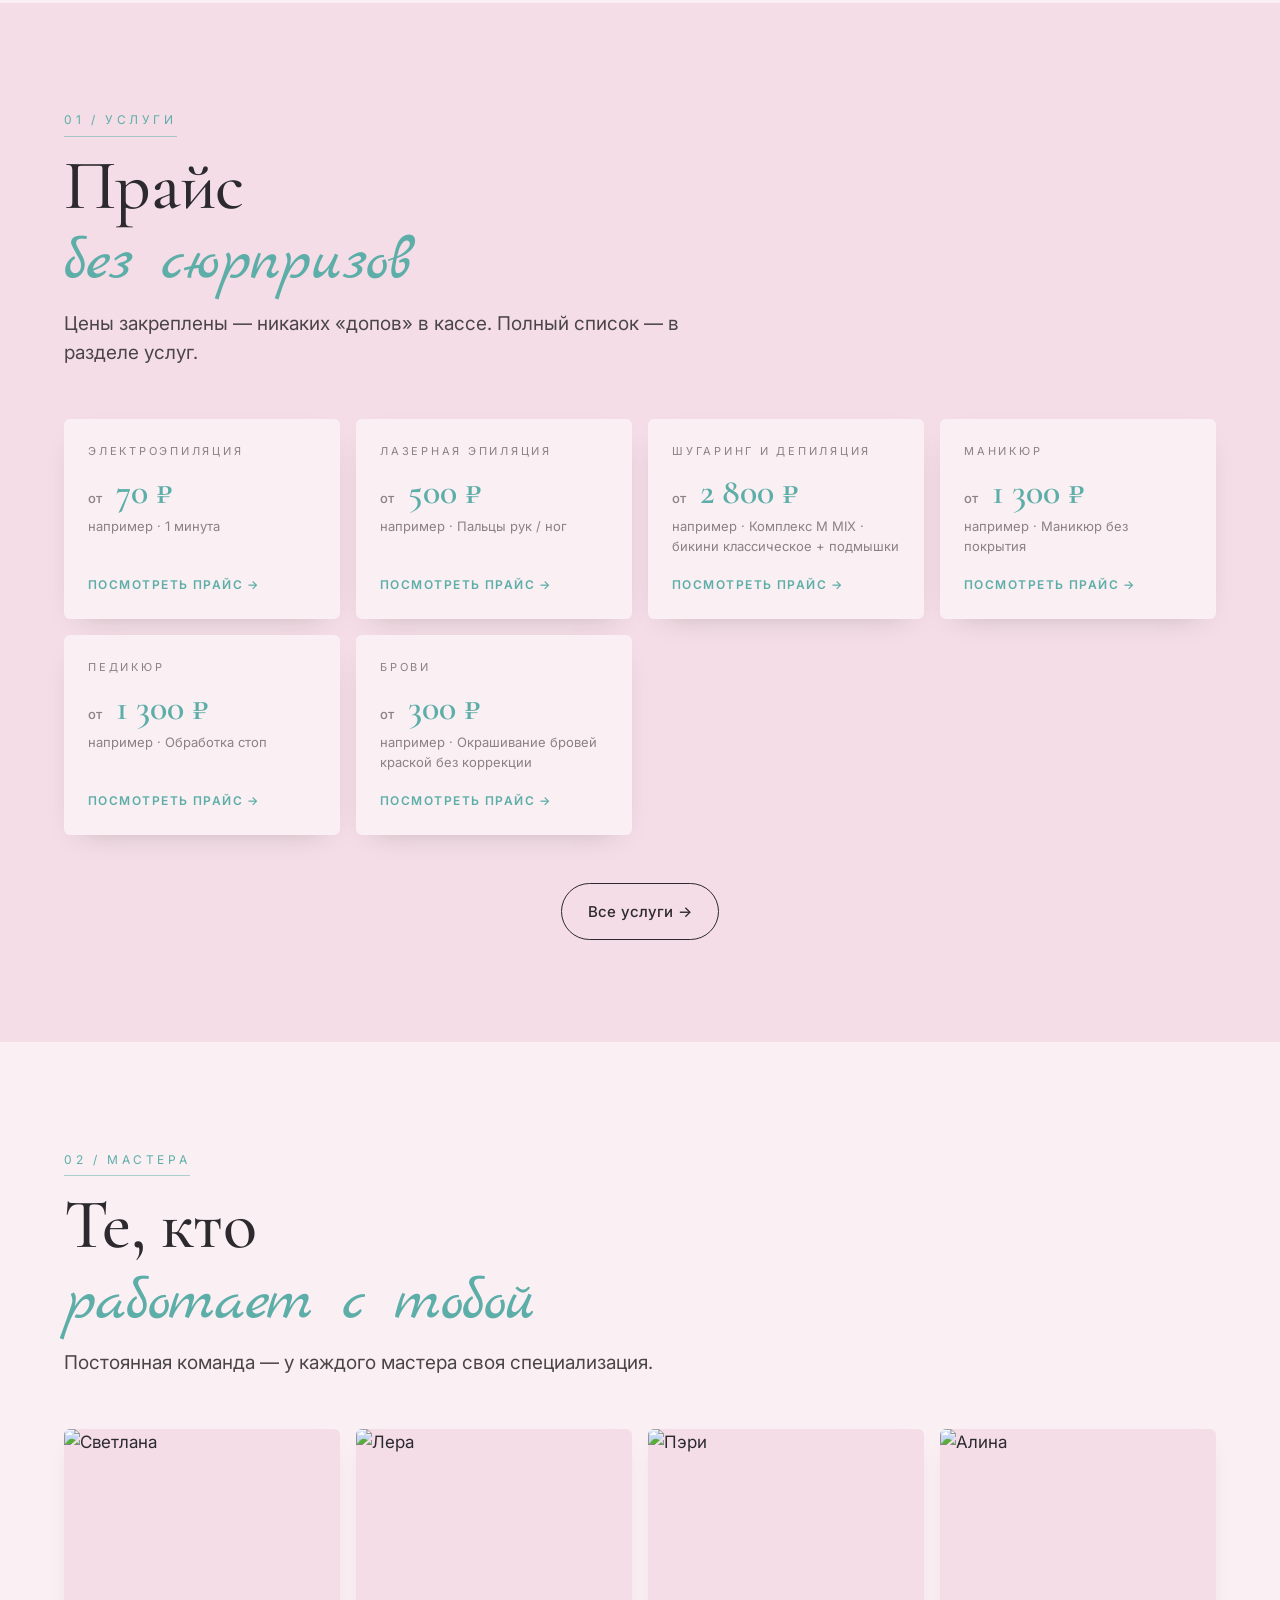
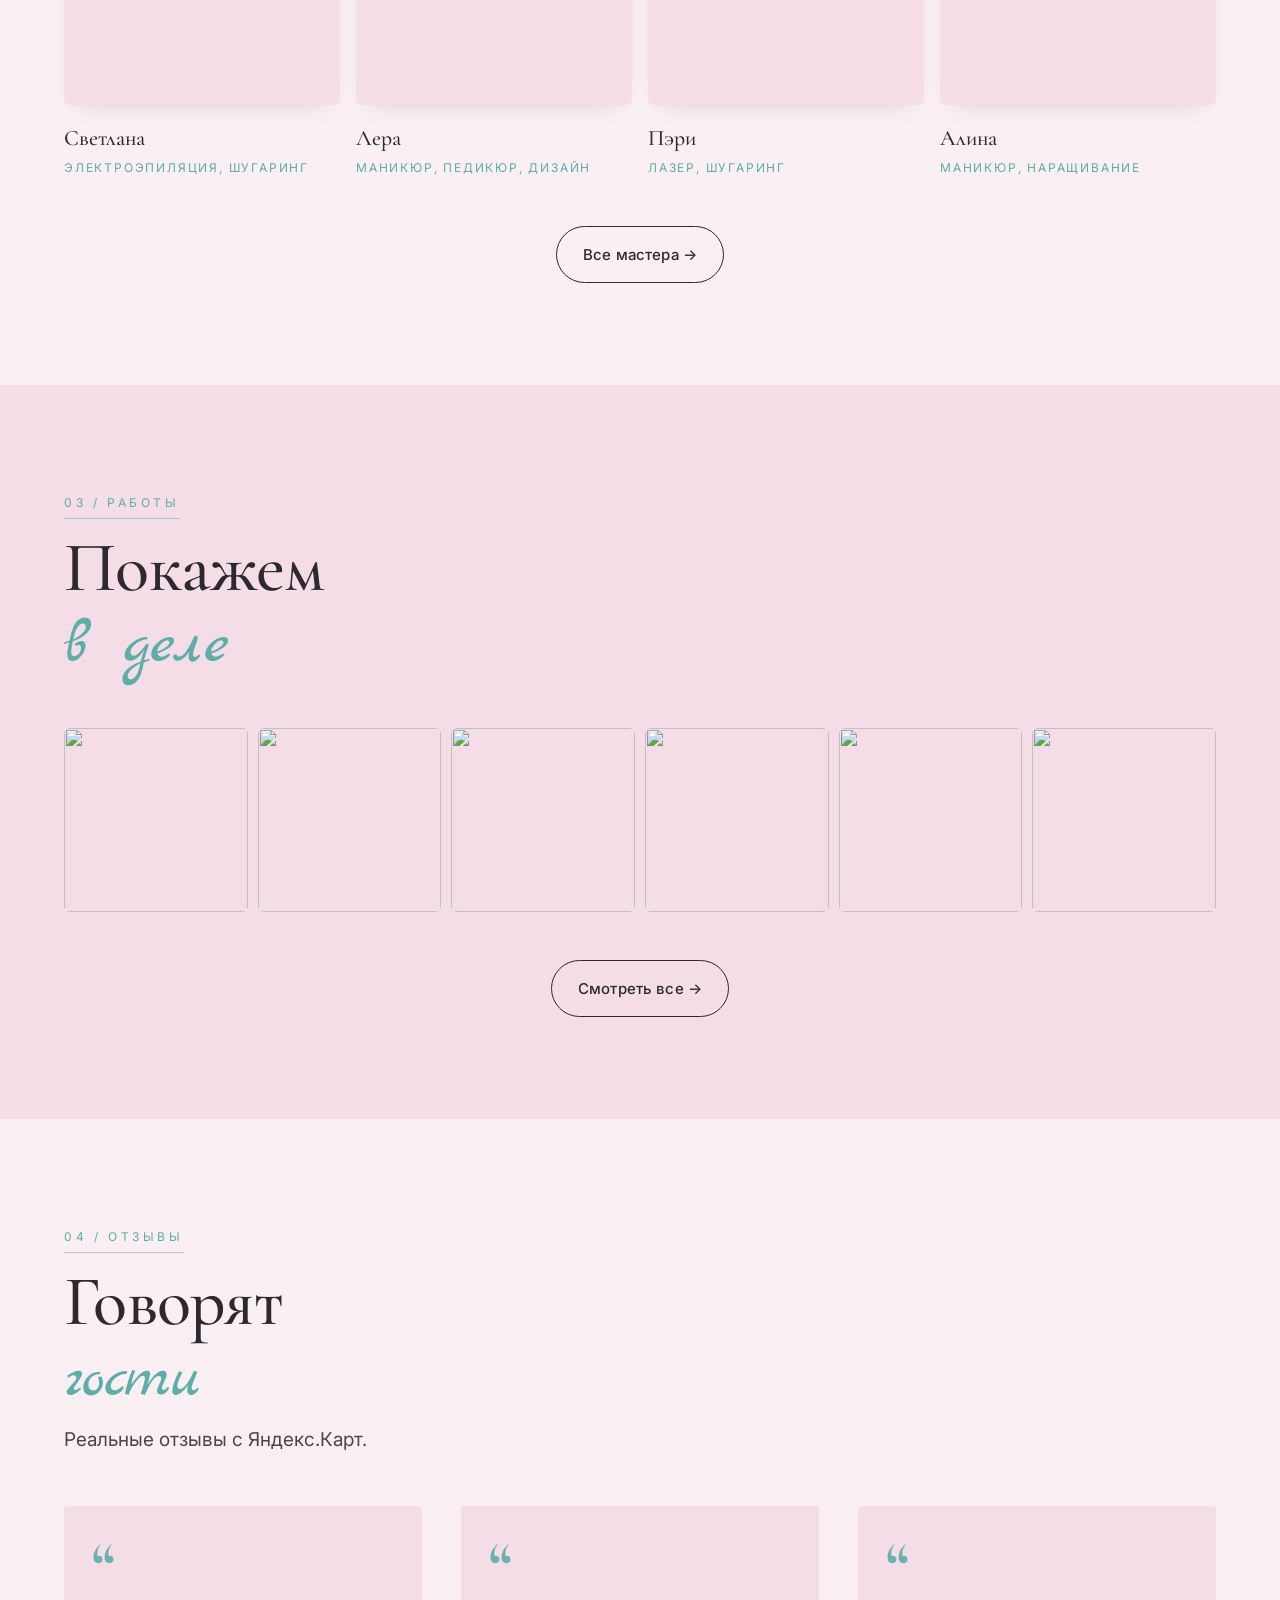
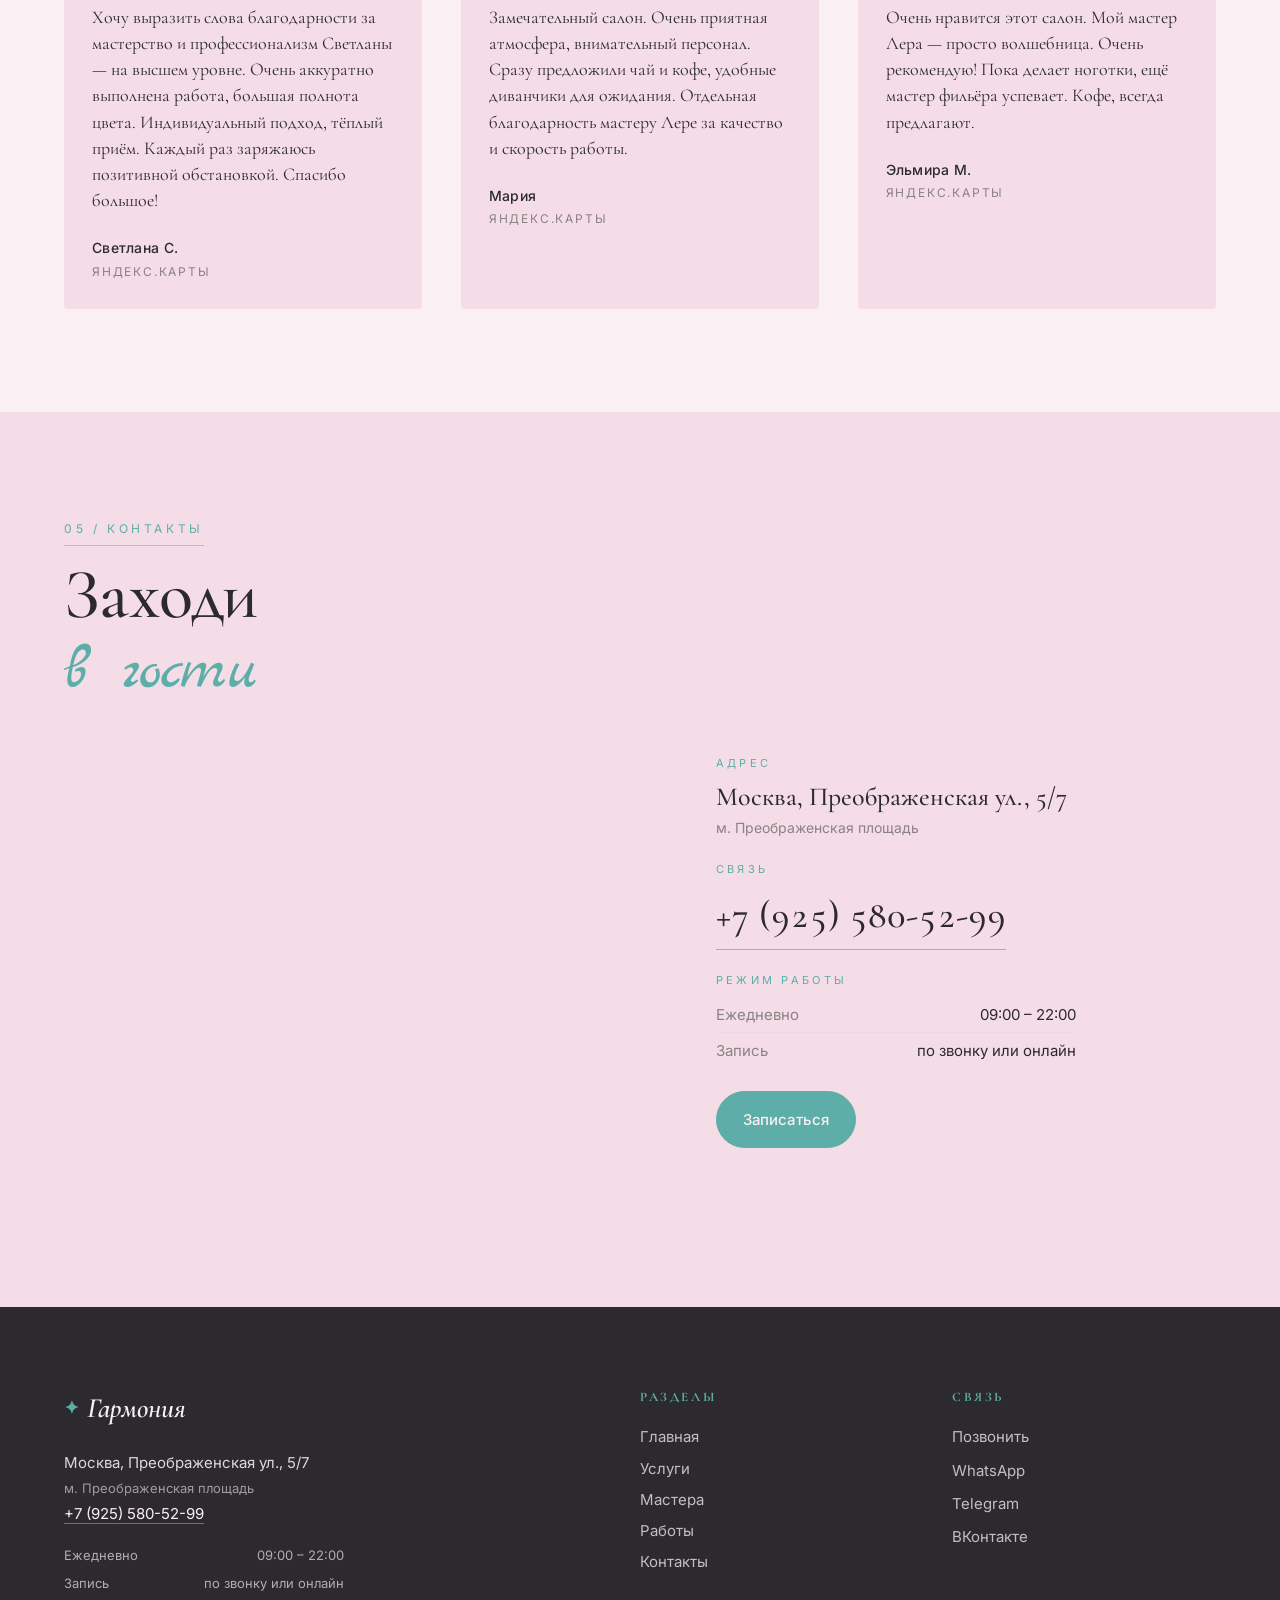
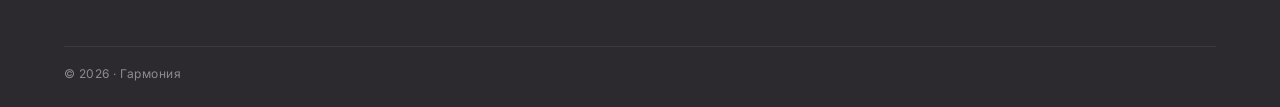
==== commit 06380c1f: "v2.13: учёт текущего времени для слотов + крупный рейтинг 1. Дата/время:    - На сегодня показываютс" ====
--- a/index.html
+++ b/index.html
@@ -18,7 +18,7 @@
   <link rel="preconnect" href="https://fonts.googleapis.com" />
   <link rel="preconnect" href="https://fonts.gstatic.com" crossorigin />
   <link href="https://fonts.googleapis.com/css2?family=Cormorant+Garamond:ital,wght@0,400;0,500;0,600;0,700;1,400;1,500&family=Marck+Script&family=Inter:wght@400;500;600;700&display=swap" rel="stylesheet" />
-  <link rel="stylesheet" href="style.css?v=18" />
+  <link rel="stylesheet" href="style.css?v=19" />
 </head>
 <body data-page="home">
 
@@ -36,6 +36,9 @@
         <span class="hero__trust-rating">
           <span class="hero__trust-star" aria-hidden="true">★</span>
           <strong data-bind="trust.rating">—</strong>
+        </span>
+        <span class="hero__trust-sep" aria-hidden="true">·</span>
+        <span class="hero__trust-reviews">
           <span data-bind="trust.review_count">—</span>
           <span data-bind="trust.review_label">отзывов</span>
         </span>
@@ -182,7 +185,7 @@
   <script src="config.js?v=7"></script>
   <script src="include.js?v=1"></script>
   <script src="page-fills.js?v=6"></script>
-  <script src="modal.js?v=4"></script>
+  <script src="modal.js?v=5"></script>
   <script src="script.js?v=3"></script>
 </body>
 </html>
--- a/style.css
+++ b/style.css
@@ -165,22 +165,23 @@
 }
 .hero__trust {
   display: flex; flex-wrap: wrap; align-items: center;
-  gap: 14px;
+  gap: 18px;
   margin: 0 0 28px;
-  font-size: 13px;
-  letter-spacing: .04em;
+  font-size: 15px;
+  letter-spacing: .02em;
   color: color-mix(in srgb, var(--paper) 80%, transparent);
   animation: fadeUp .9s .5s both;
 }
 .hero__trust:empty { display: none; }
 .hero__trust-rating {
-  display: inline-flex; align-items: center; gap: 7px;
+  display: inline-flex; align-items: baseline; gap: 10px;
   color: var(--paper);
 }
-.hero__trust-star { color: #F5C76E; font-size: 15px; line-height: 1; }
+.hero__trust-star { color: #F5C76E; font-size: 26px; line-height: 1; align-self: center; }
 .hero__trust-rating strong {
-  font-family: var(--display); font-weight: 500;
-  font-size: 16px; letter-spacing: -.01em;
+  font-family: var(--display); font-weight: 600;
+  font-size: 30px; line-height: 1; letter-spacing: -.01em;
+  color: var(--paper);
 }
 .hero__trust-sep {
   color: color-mix(in srgb, var(--accent) 75%, var(--paper));
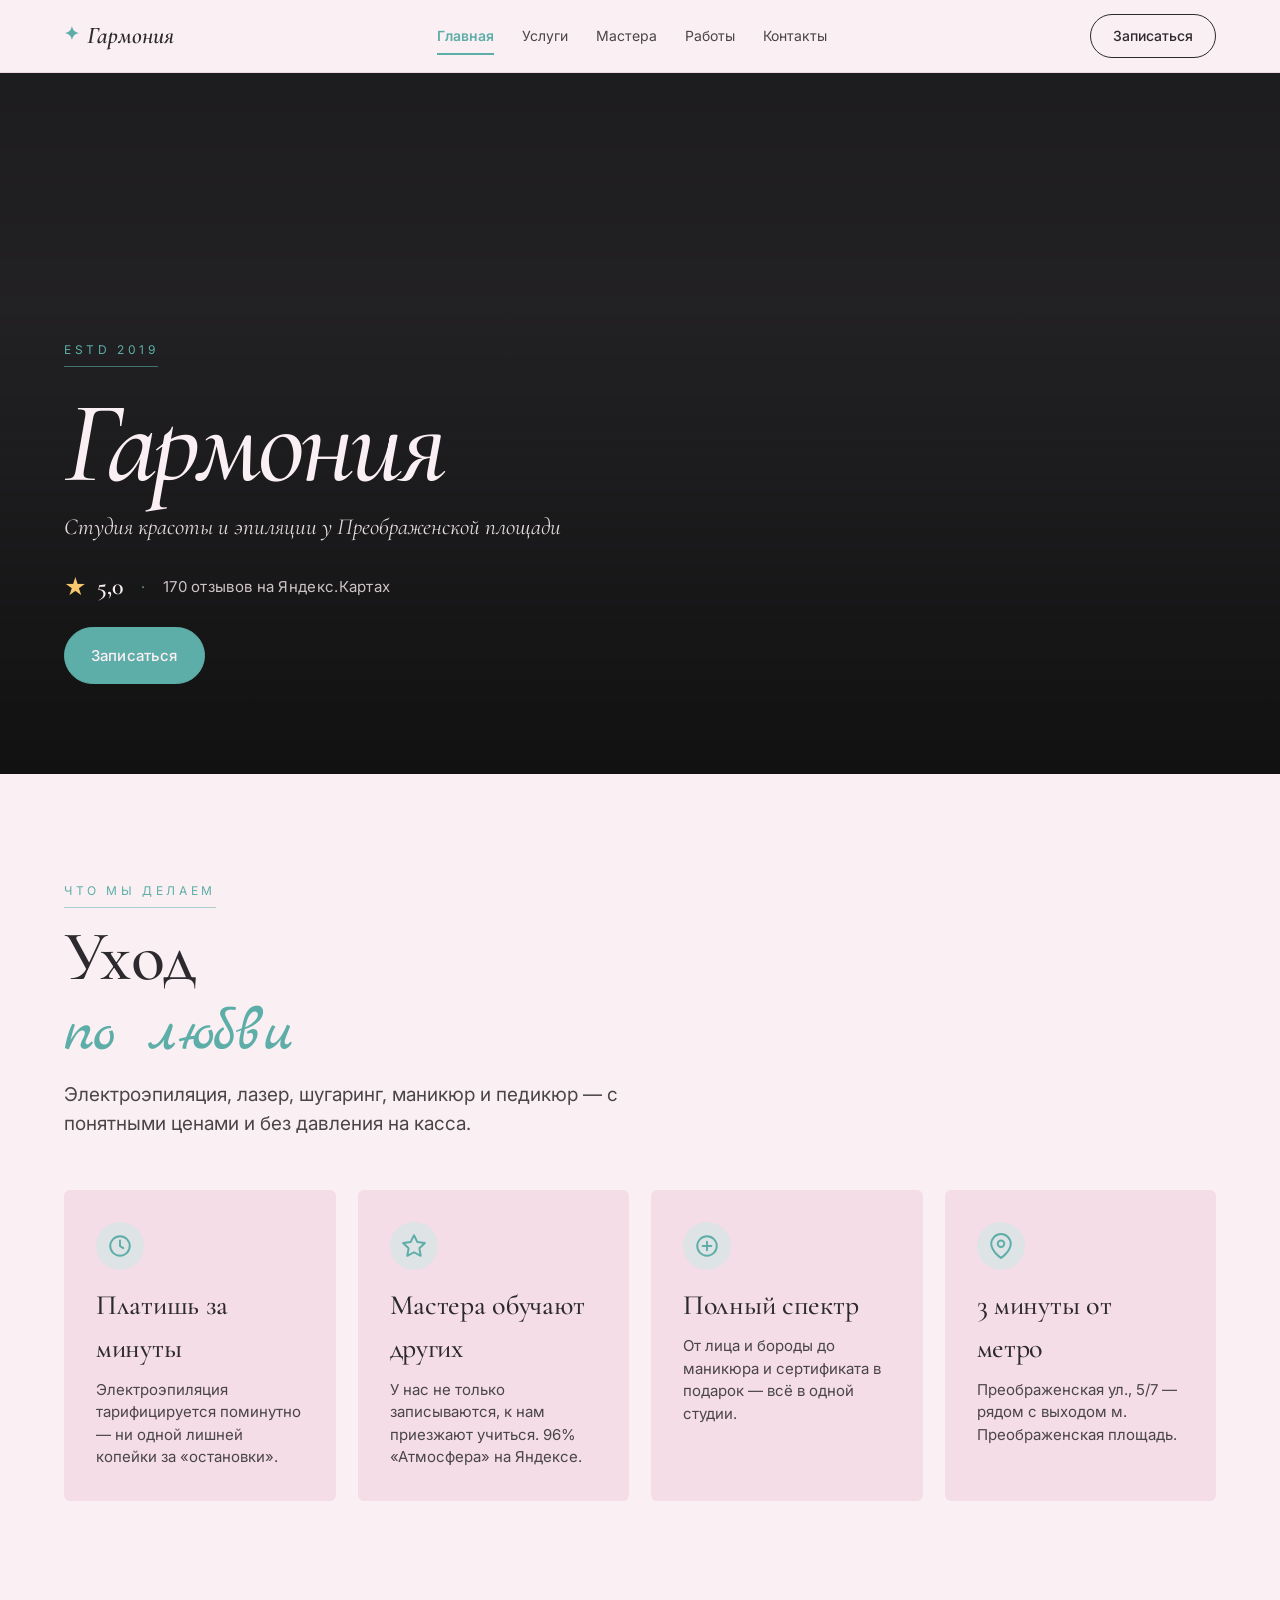
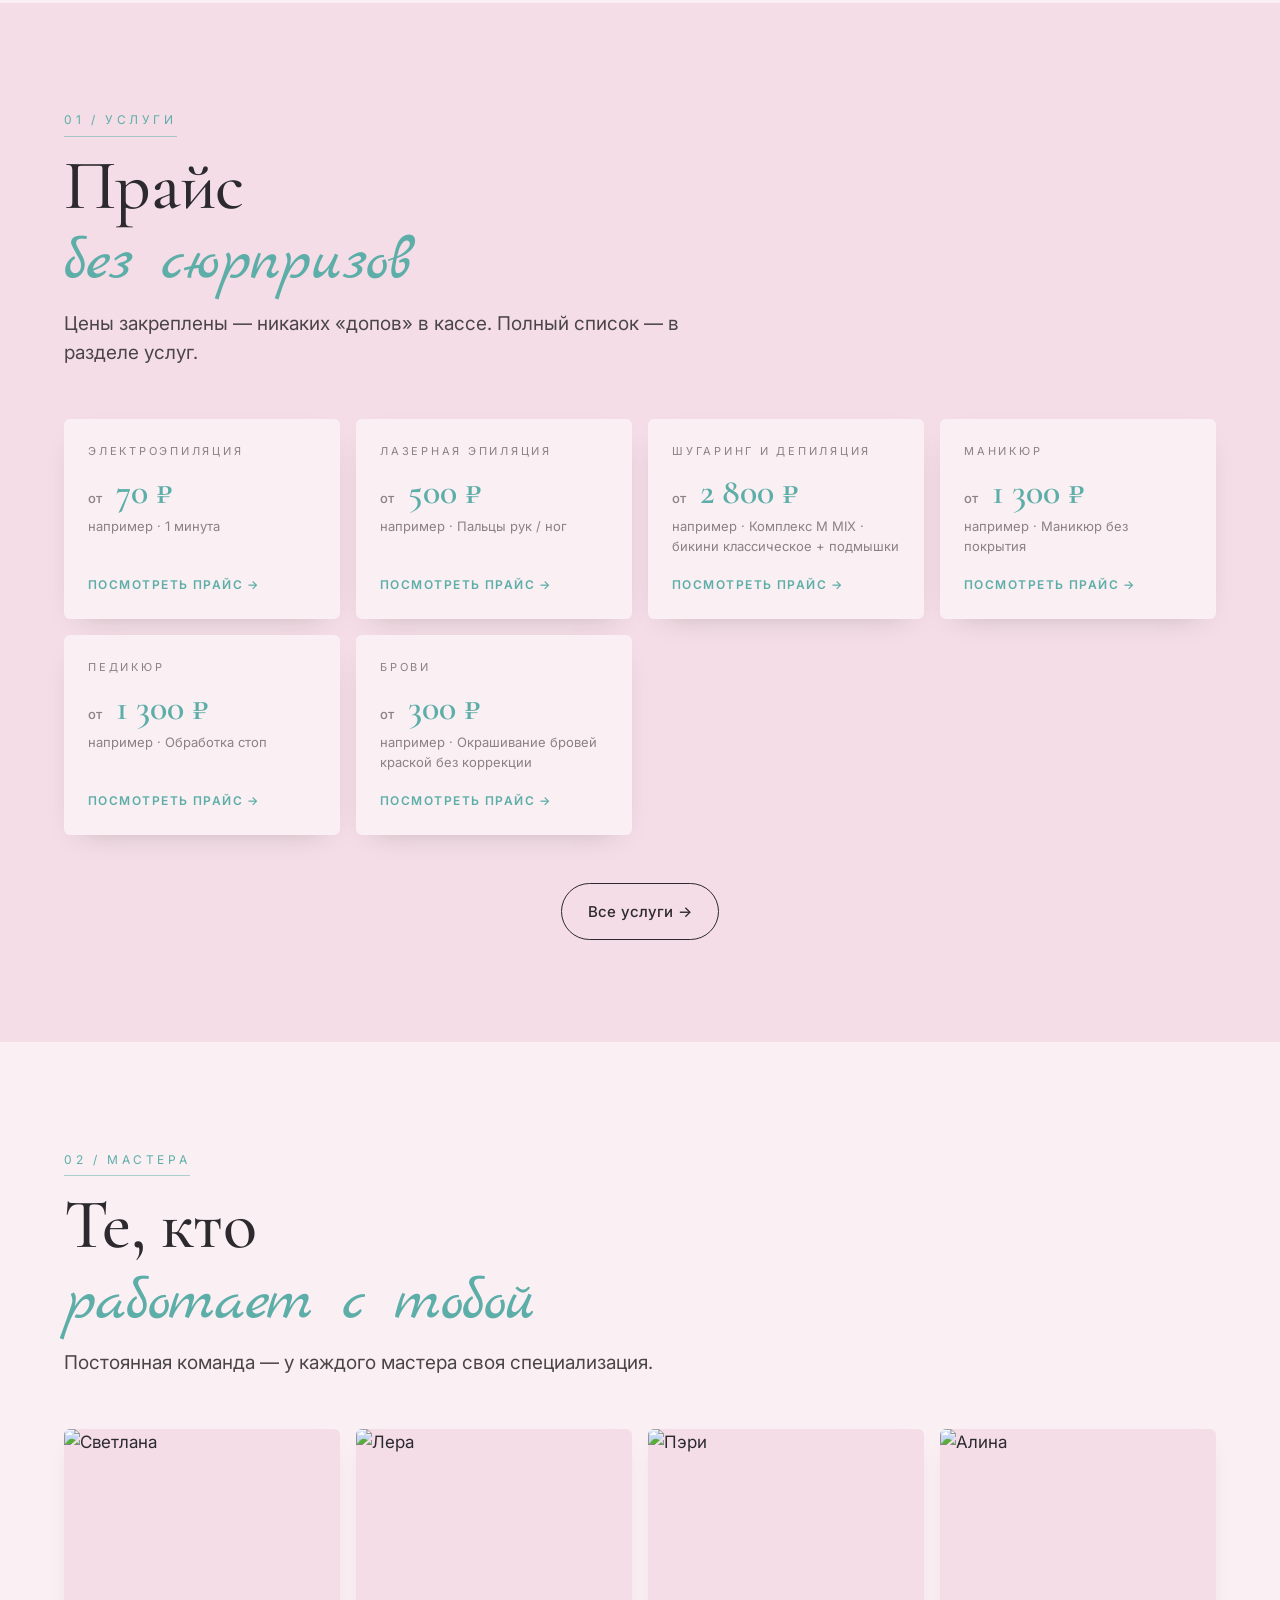
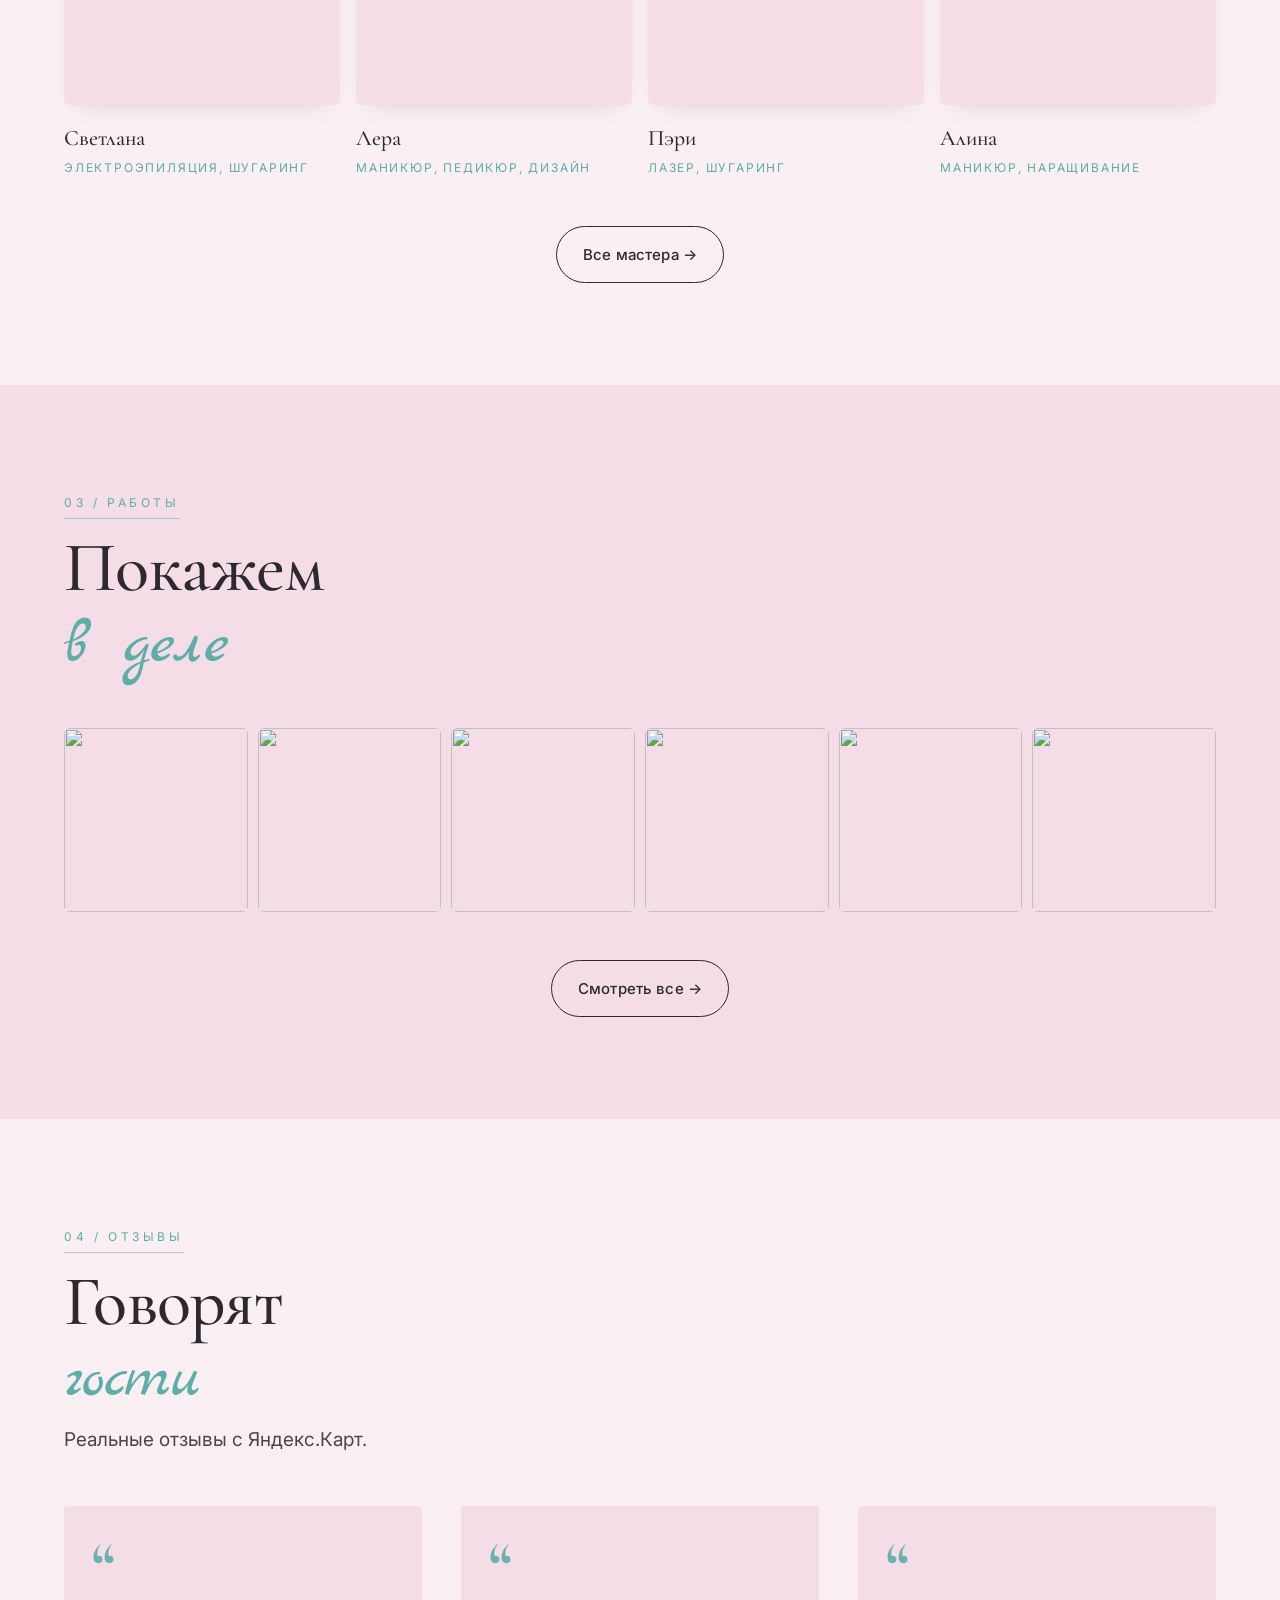
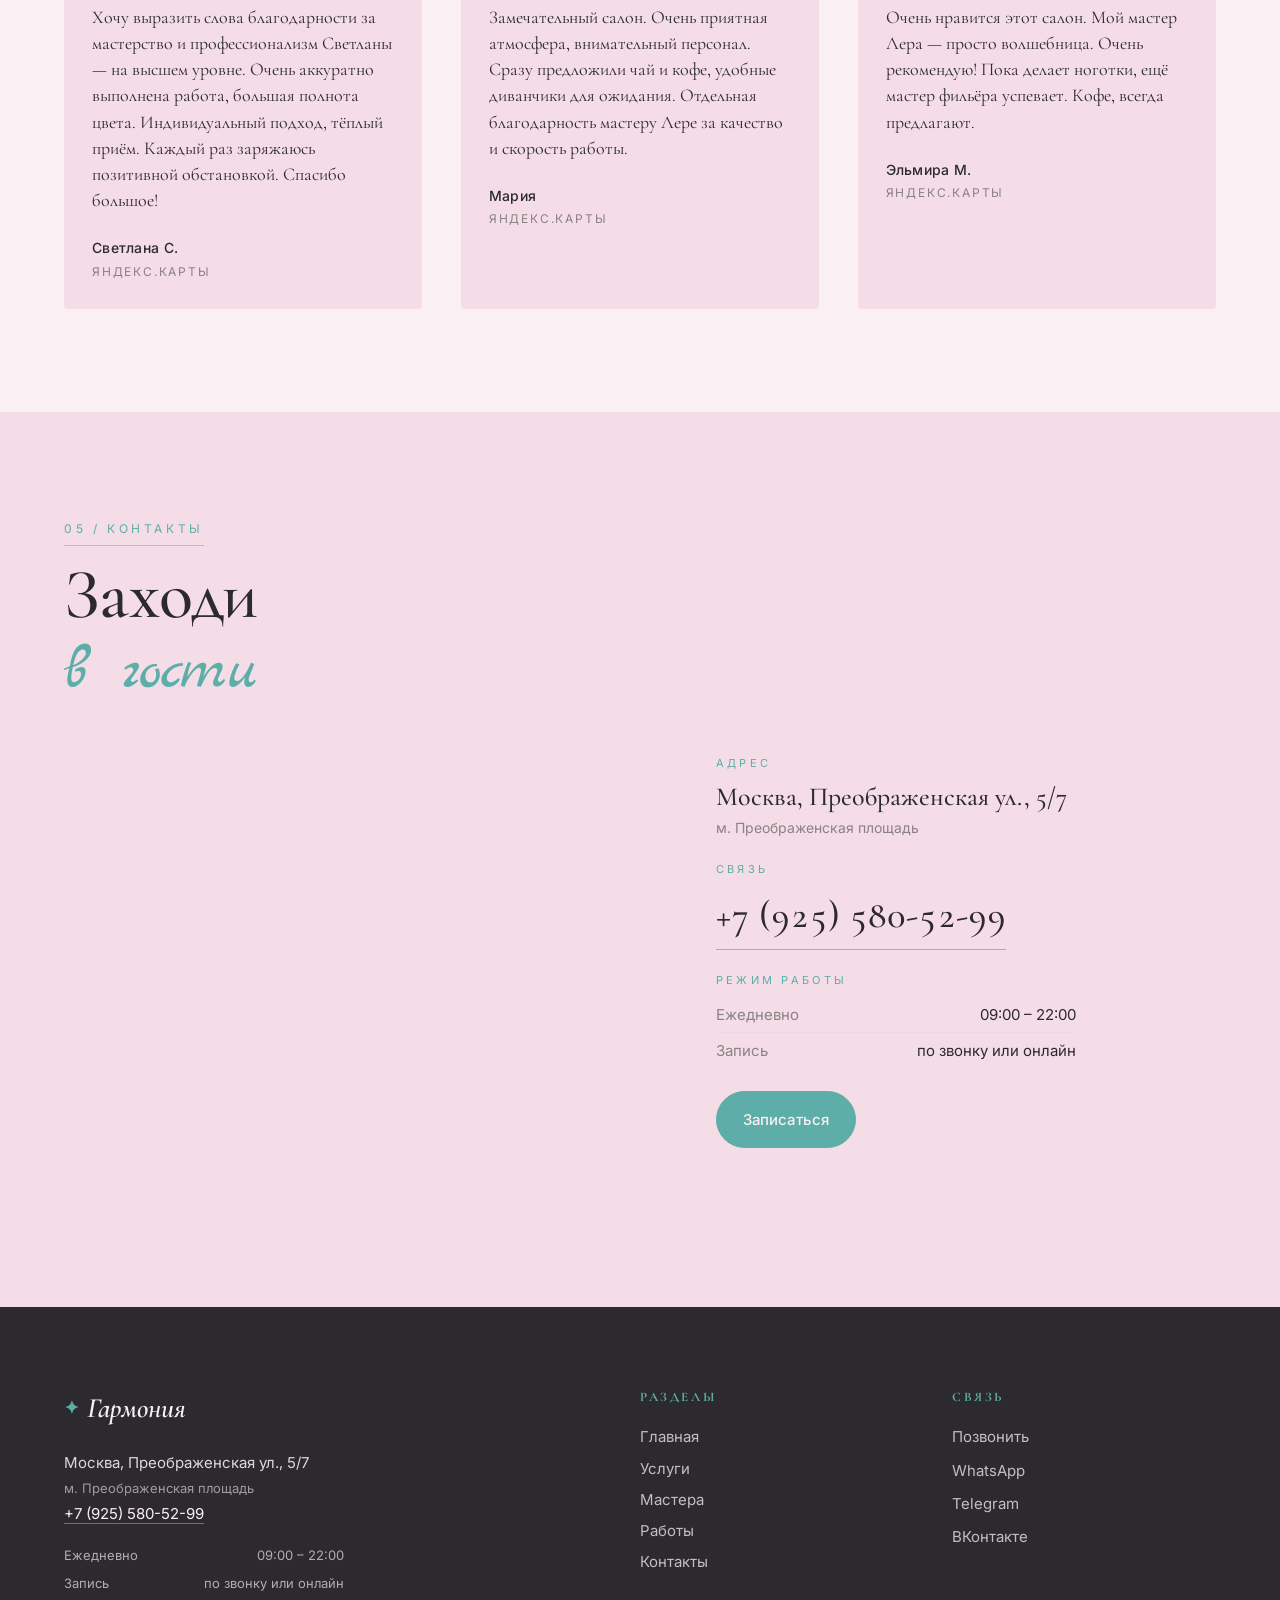
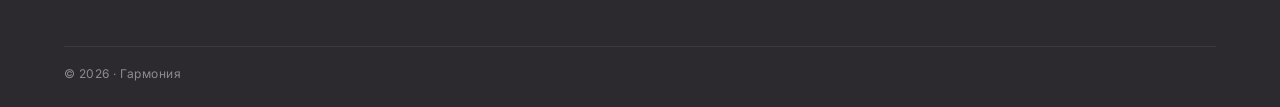
==== commit dbd89270: "v2.14: МСК-время + слоты, hero крупнее (но в меру) и фото со смещением 1. Слоты времени:    - Считае" ====
--- a/index.html
+++ b/index.html
@@ -18,7 +18,7 @@
   <link rel="preconnect" href="https://fonts.googleapis.com" />
   <link rel="preconnect" href="https://fonts.gstatic.com" crossorigin />
   <link href="https://fonts.googleapis.com/css2?family=Cormorant+Garamond:ital,wght@0,400;0,500;0,600;0,700;1,400;1,500&family=Marck+Script&family=Inter:wght@400;500;600;700&display=swap" rel="stylesheet" />
-  <link rel="stylesheet" href="style.css?v=19" />
+  <link rel="stylesheet" href="style.css?v=20" />
 </head>
 <body data-page="home">
 
@@ -185,7 +185,7 @@
   <script src="config.js?v=7"></script>
   <script src="include.js?v=1"></script>
   <script src="page-fills.js?v=6"></script>
-  <script src="modal.js?v=5"></script>
+  <script src="modal.js?v=6"></script>
   <script src="script.js?v=3"></script>
 </body>
 </html>
--- a/style.css
+++ b/style.css
@@ -177,10 +177,10 @@
   display: inline-flex; align-items: baseline; gap: 10px;
   color: var(--paper);
 }
-.hero__trust-star { color: #F5C76E; font-size: 26px; line-height: 1; align-self: center; }
+.hero__trust-star { color: #F5C76E; font-size: 22px; line-height: 1; align-self: center; }
 .hero__trust-rating strong {
   font-family: var(--display); font-weight: 600;
-  font-size: 30px; line-height: 1; letter-spacing: -.01em;
+  font-size: 24px; line-height: 1; letter-spacing: -.01em;
   color: var(--paper);
 }
 .hero__trust-sep {
@@ -1305,7 +1305,10 @@
 }
 .home-hero__media {
   position: absolute; inset: 0;
-  background-size: cover; background-position: center;
+  background-size: cover;
+  /* по горизонтали центр, по вертикали — ближе к верху, чтобы шапка
+     не «срезала» лицо/глаза модели */
+  background-position: center 22%;
   transform: scale(1.04);
   animation: heroZoom 18s ease-out forwards;
 }
@@ -1325,16 +1328,16 @@
 }
 .home-hero__title {
   font-family: var(--display); font-weight: 500; font-style: italic;
-  font-size: clamp(56px, 11vw, 168px);
+  font-size: clamp(56px, 9vw, 132px);
   line-height: .92; letter-spacing: -.035em;
   margin: 0 0 16px;
   animation: fadeUp .9s .25s both;
 }
 .home-hero__tagline {
   font-family: var(--display); font-style: italic;
-  font-size: clamp(20px, 2.4vw, 30px);
-  line-height: 1.25;
-  max-width: 620px;
+  font-size: clamp(18px, 1.8vw, 24px);
+  line-height: 1.3;
+  max-width: 560px;
   margin: 0 0 32px;
   color: color-mix(in srgb, var(--paper) 90%, transparent);
   animation: fadeUp .9s .4s both;
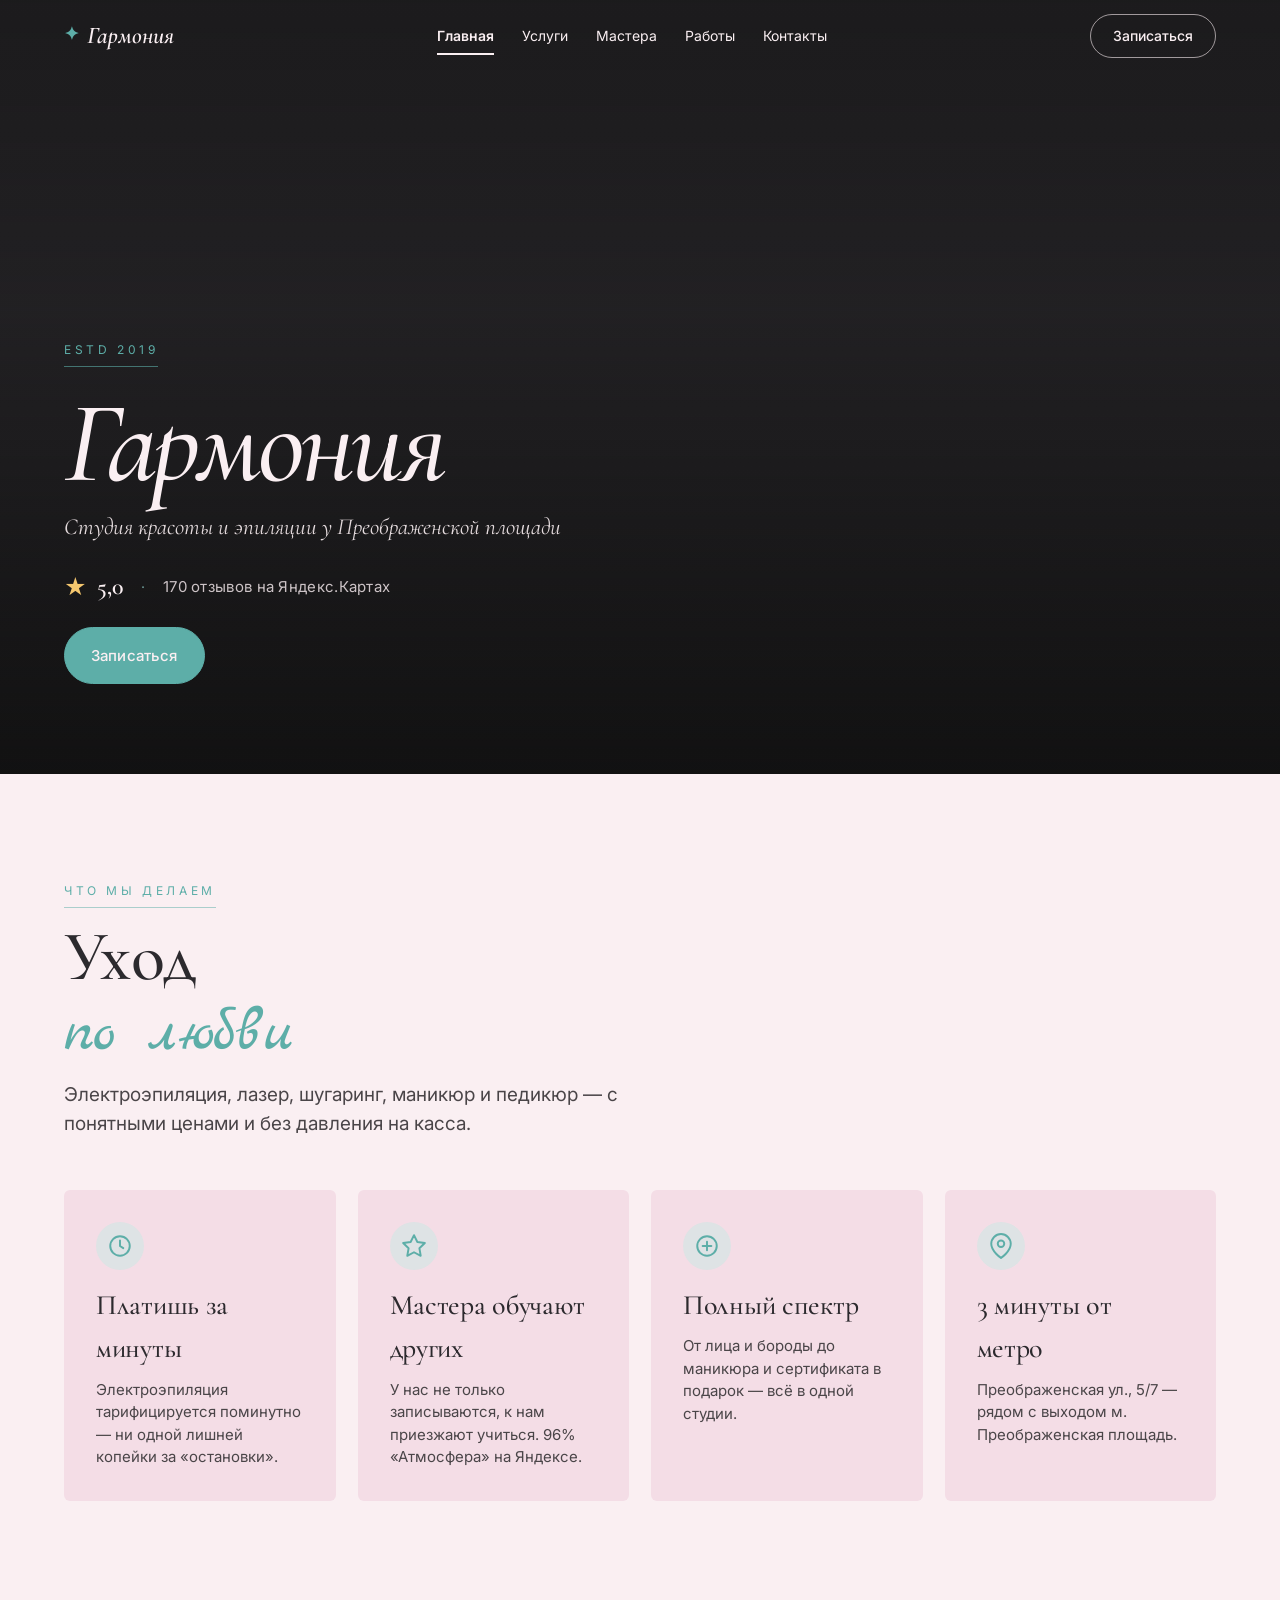
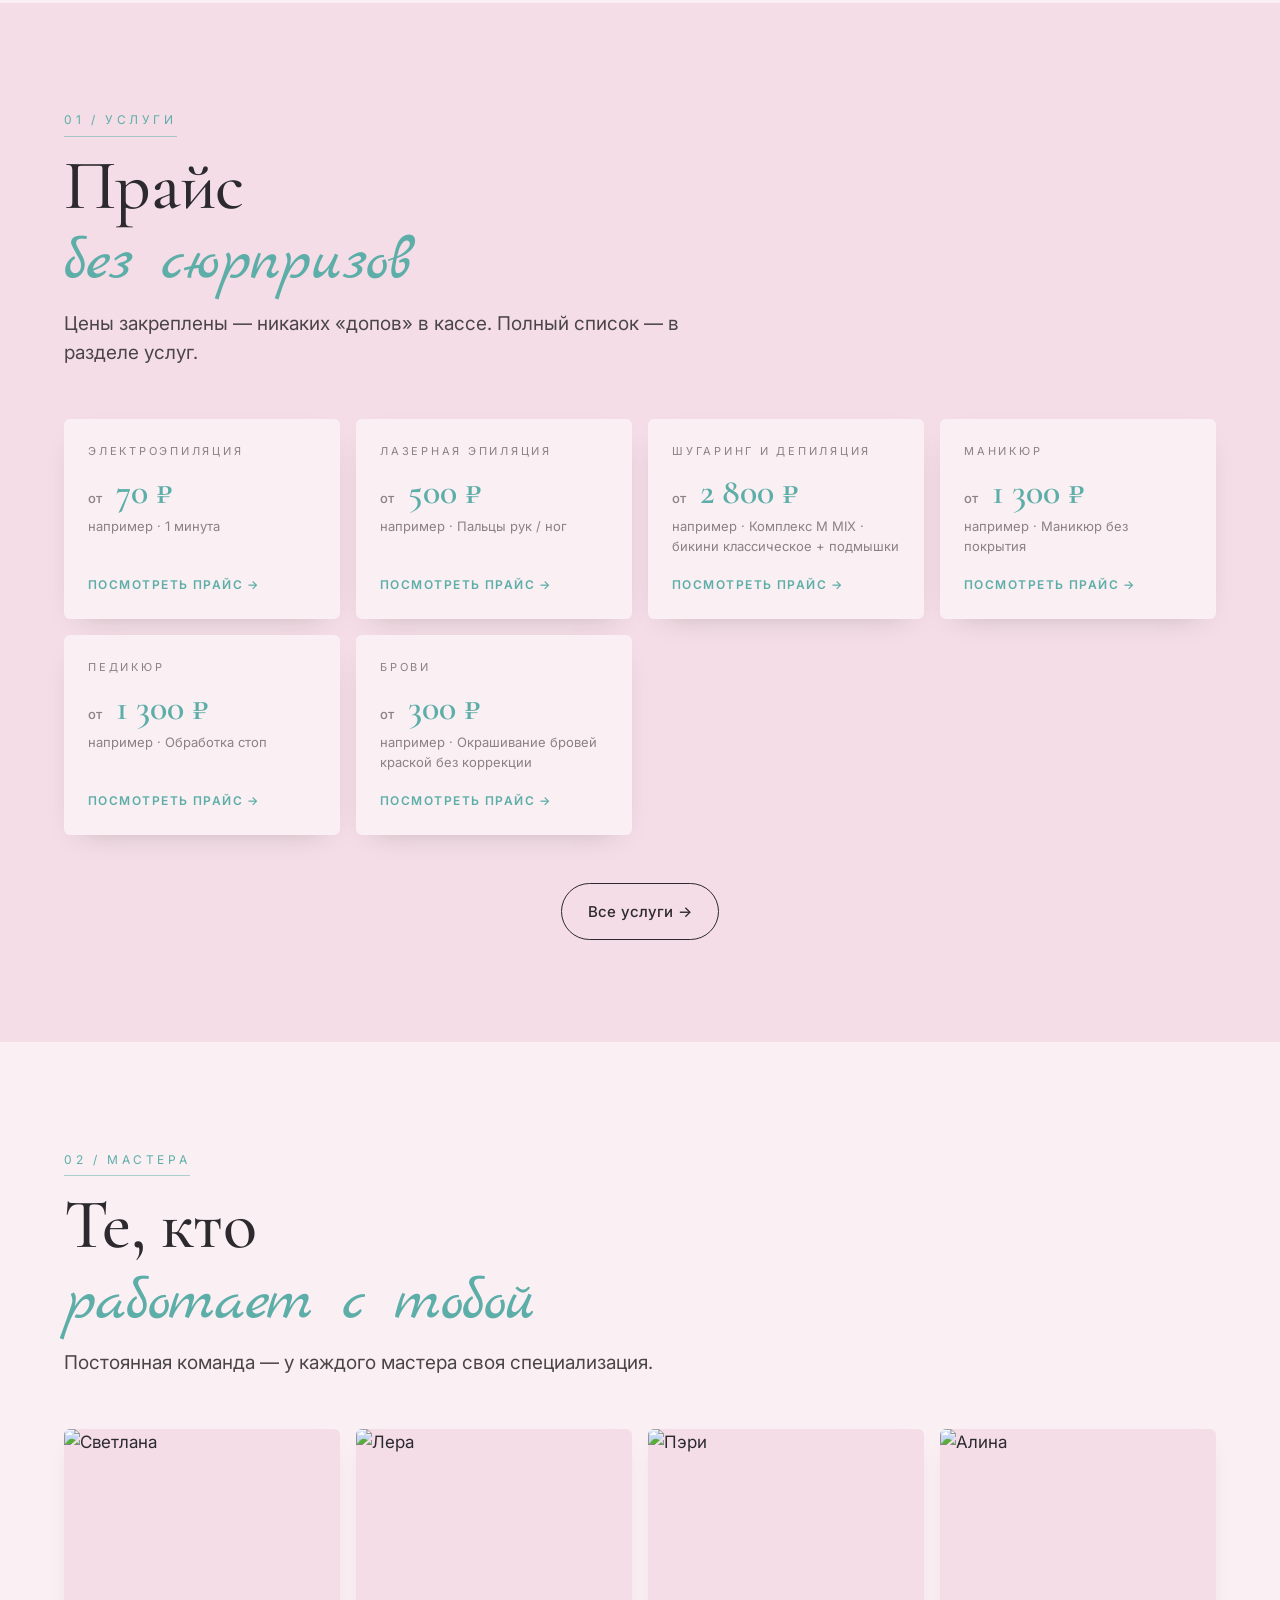
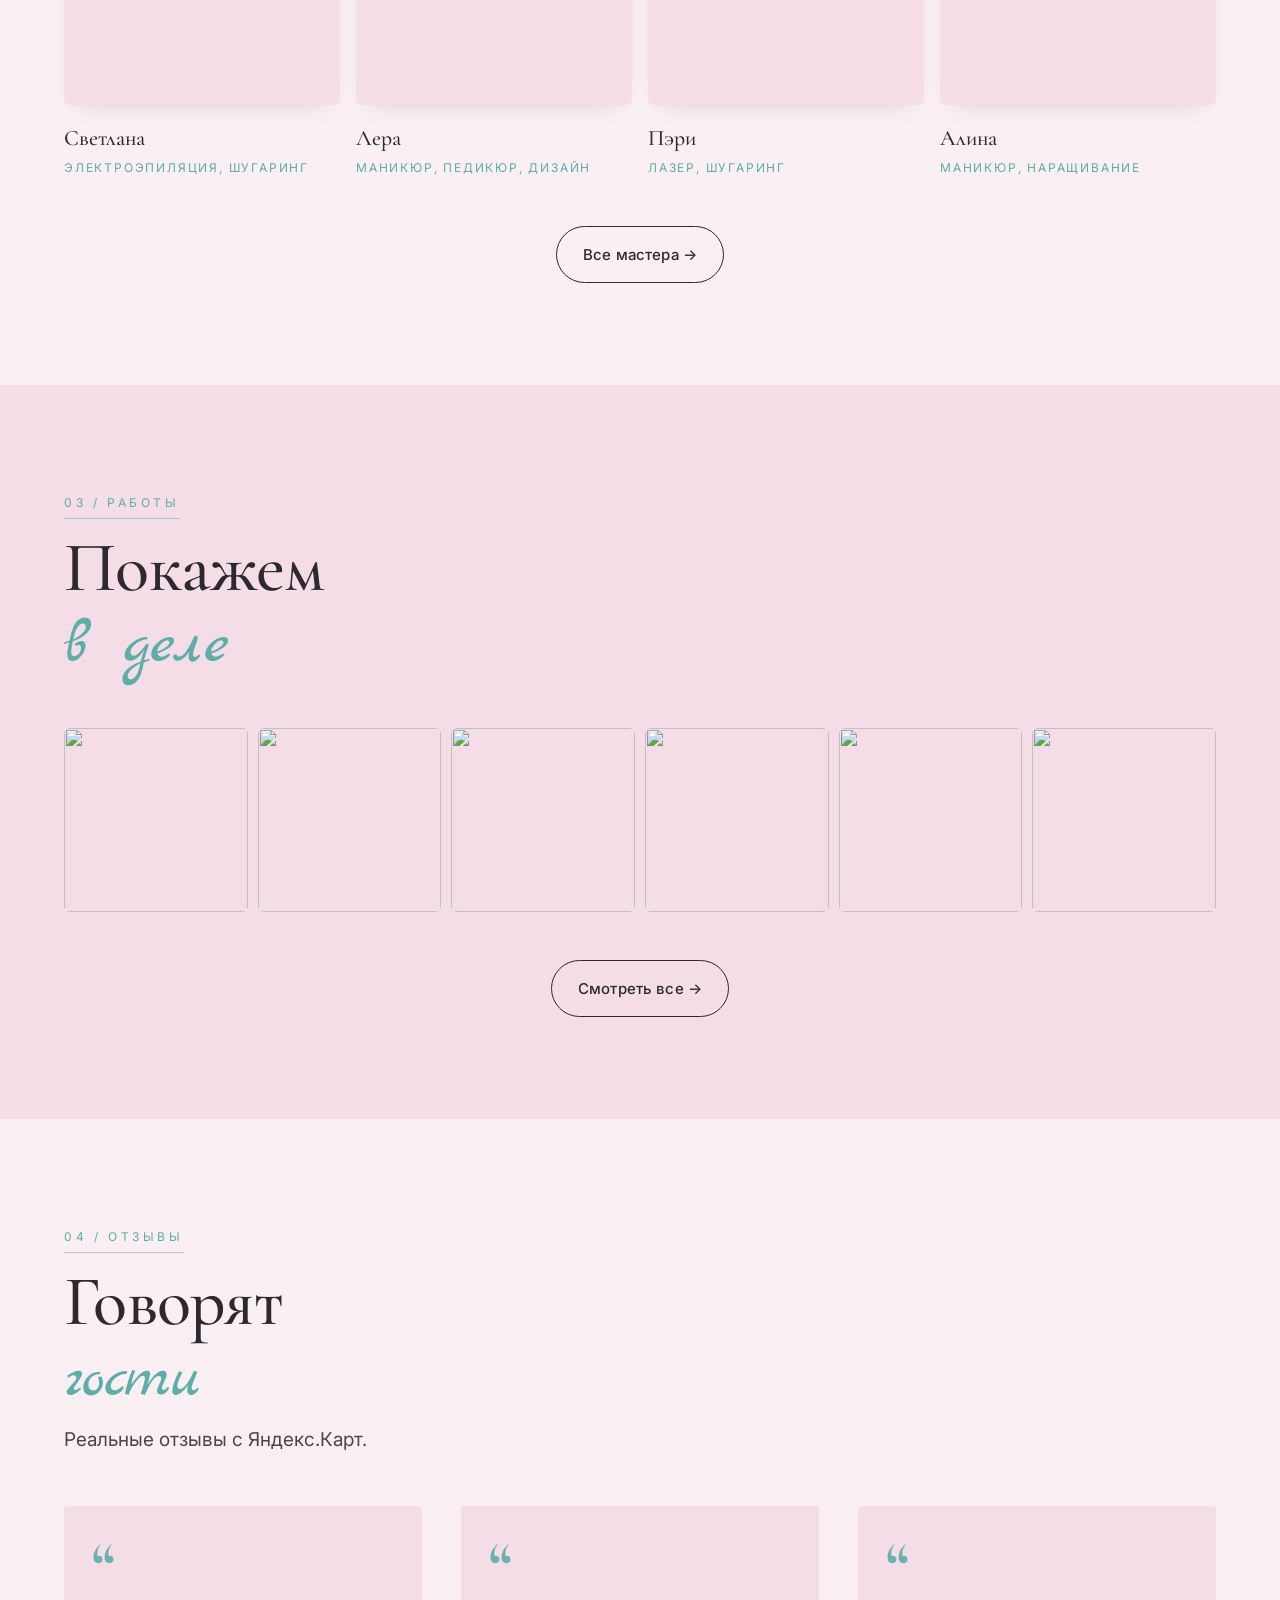
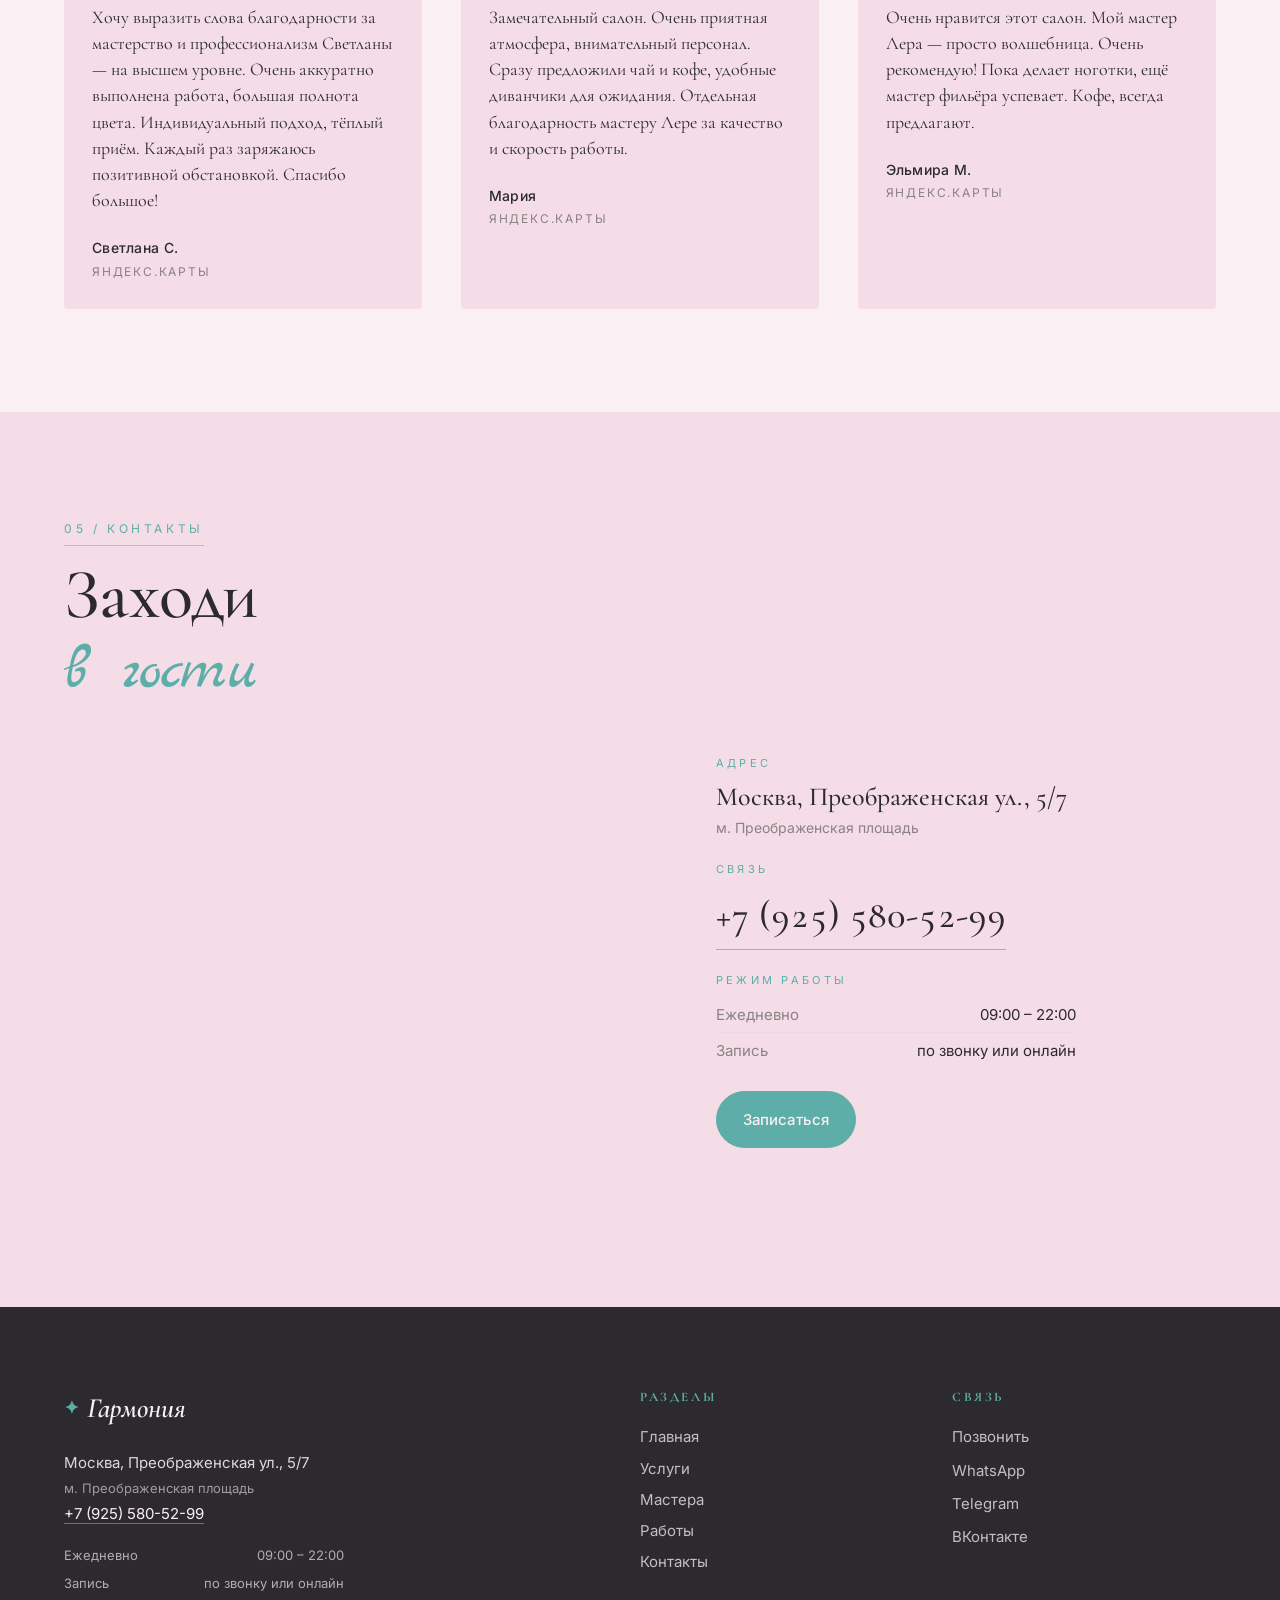
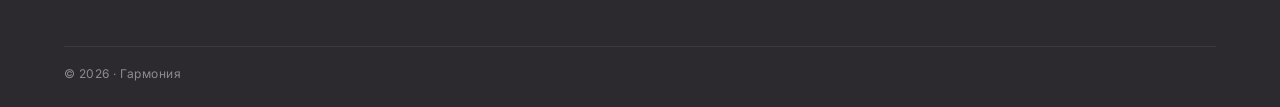
==== commit 3e1c1deb: "v2.15: прозрачная шапка на главной + корректное поведение с бургер-меню - На главной (data-page="hom" ====
--- a/index.html
+++ b/index.html
@@ -18,7 +18,7 @@
   <link rel="preconnect" href="https://fonts.googleapis.com" />
   <link rel="preconnect" href="https://fonts.gstatic.com" crossorigin />
   <link href="https://fonts.googleapis.com/css2?family=Cormorant+Garamond:ital,wght@0,400;0,500;0,600;0,700;1,400;1,500&family=Marck+Script&family=Inter:wght@400;500;600;700&display=swap" rel="stylesheet" />
-  <link rel="stylesheet" href="style.css?v=20" />
+  <link rel="stylesheet" href="style.css?v=22" />
 </head>
 <body data-page="home">
 
@@ -183,9 +183,9 @@
   <div data-include="modal-booking"></div>
 
   <script src="config.js?v=7"></script>
-  <script src="include.js?v=1"></script>
+  <script src="include.js?v=2"></script>
   <script src="page-fills.js?v=6"></script>
   <script src="modal.js?v=6"></script>
-  <script src="script.js?v=3"></script>
+  <script src="script.js?v=4"></script>
 </body>
 </html>
--- a/style.css
+++ b/style.css
@@ -1702,6 +1702,61 @@
    v2.3 mobile fixes
    ============================================================ */
 
+/* Прозрачная шапка над hero (только на главной), плавный переход в paper при скролле.
+   Класс .site-header--over-hero ставится из script.js, .is-scrolled — оттуда же. */
+.site-header { transition: background .25s, border-color .25s, color .25s; }
+.site-header--over-hero:not(.is-scrolled) {
+  background: transparent;
+  border-bottom-color: transparent;
+}
+.site-header--over-hero:not(.is-scrolled) .site-header__brand,
+.site-header--over-hero:not(.is-scrolled) .site-header__nav a {
+  color: var(--paper);
+}
+.site-header--over-hero:not(.is-scrolled) .site-header__nav a:hover,
+.site-header--over-hero:not(.is-scrolled) .site-header__nav a.is-active {
+  color: var(--paper);
+}
+.site-header--over-hero:not(.is-scrolled) .site-header__nav a.is-active::after {
+  background: var(--paper);
+}
+.site-header--over-hero:not(.is-scrolled) .site-header__cta {
+  color: var(--paper);
+  border-color: color-mix(in srgb, var(--paper) 60%, transparent);
+}
+.site-header--over-hero:not(.is-scrolled) .site-header__cta:hover {
+  background: var(--paper); color: var(--ink); border-color: var(--paper);
+}
+.site-header--over-hero:not(.is-scrolled) .site-header__burger span {
+  background: var(--paper);
+}
+.site-header--over-hero:not(.is-scrolled) .site-header__mark {
+  color: var(--accent);
+}
+/* Когда бургер-меню открыто — шапка временно solid, как при скролле,
+   чтобы навигация-плашка и шапка визуально слились в одно целое.
+   ВАЖНО: перекрываем правило .is-active из transparent-over-hero
+   (у того специфичность выше), поэтому явно добавляем .is-active. */
+.site-header--over-hero.is-menu-open {
+  background: var(--paper);
+  border-bottom-color: var(--line);
+}
+.site-header--over-hero.is-menu-open .site-header__brand,
+.site-header--over-hero.is-menu-open .site-header__nav a,
+.site-header--over-hero.is-menu-open .site-header__nav a:hover {
+  color: var(--ink);
+}
+.site-header--over-hero.is-menu-open .site-header__nav a.is-active {
+  color: var(--accent);
+}
+.site-header--over-hero.is-menu-open .site-header__cta {
+  color: var(--ink);
+  border-color: var(--ink);
+}
+.site-header--over-hero.is-menu-open .site-header__burger span {
+  background: var(--ink);
+}
+
 /* Безопасная зона iOS (notch) — для шапки и для первой секции */
 /* Компенсация overlay-шапки (position:fixed): отступ сверху ≥ высоты шапки */
 .home-hero {
